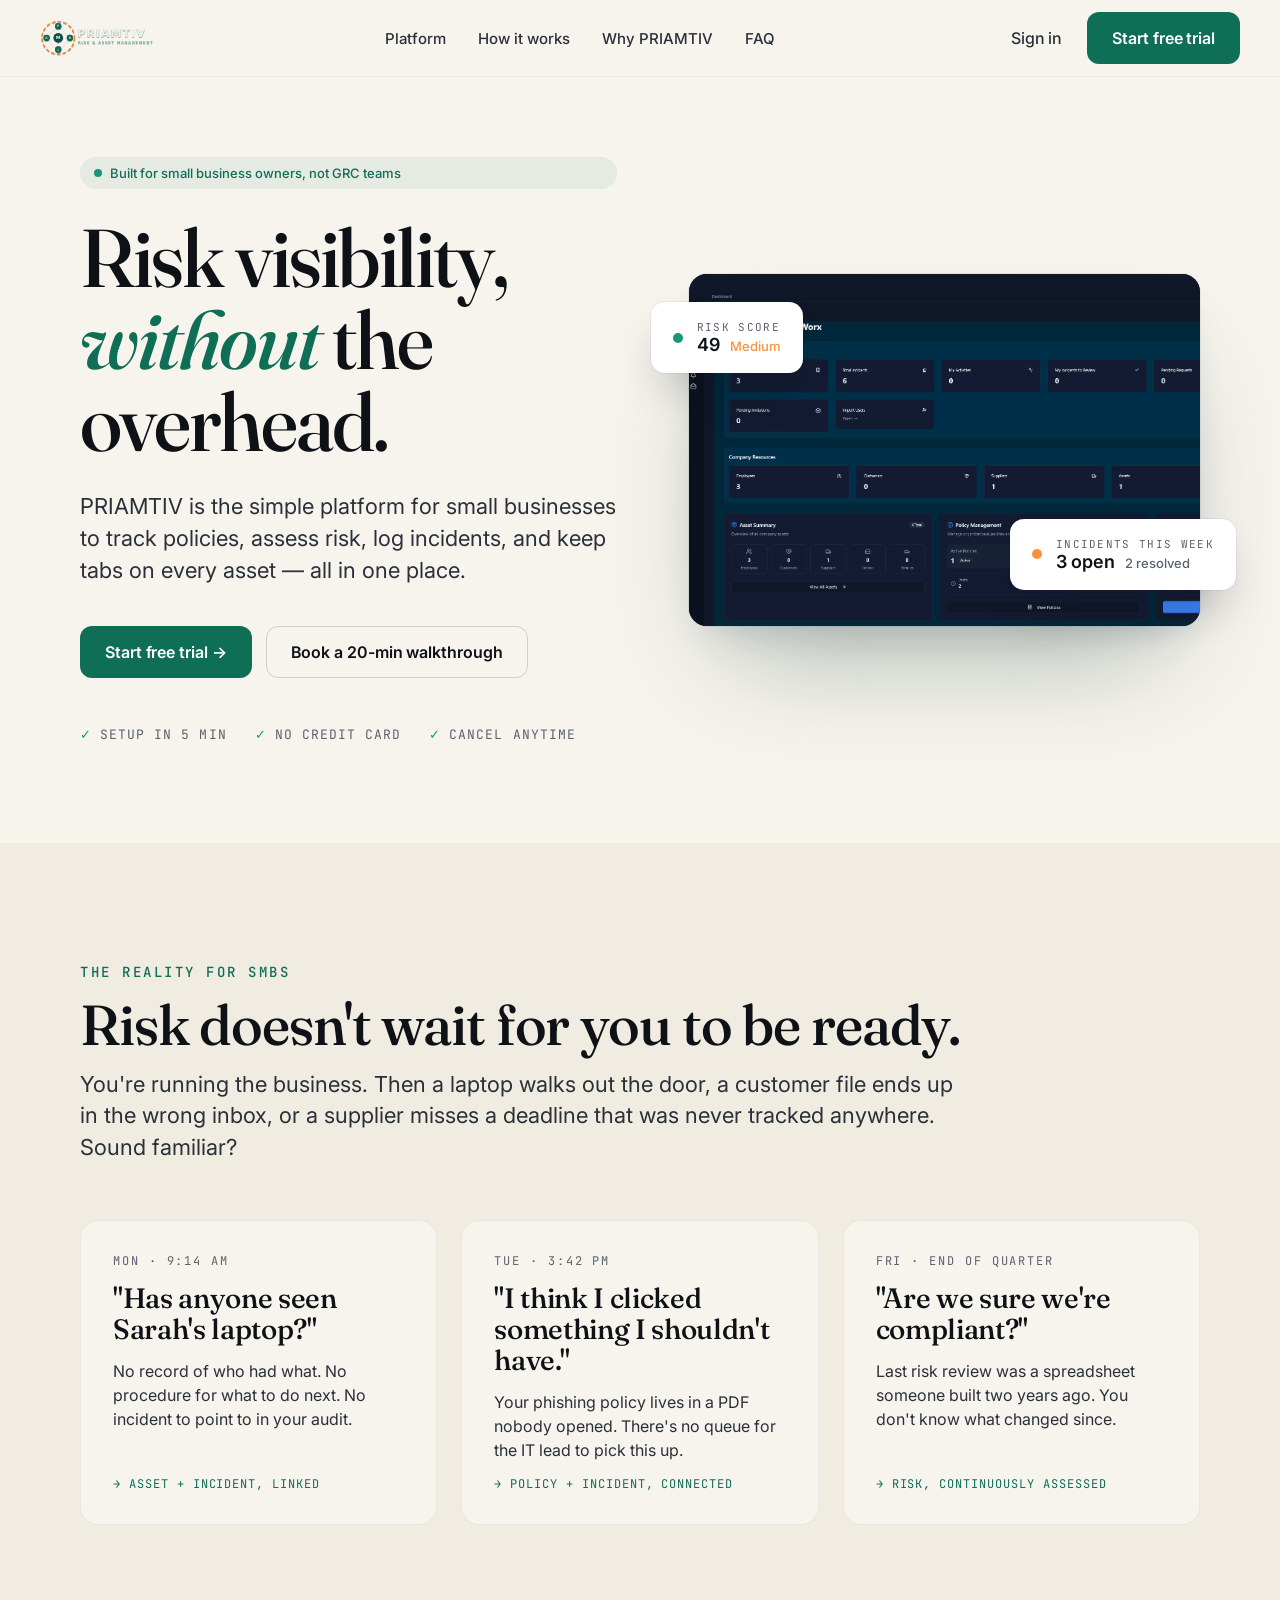
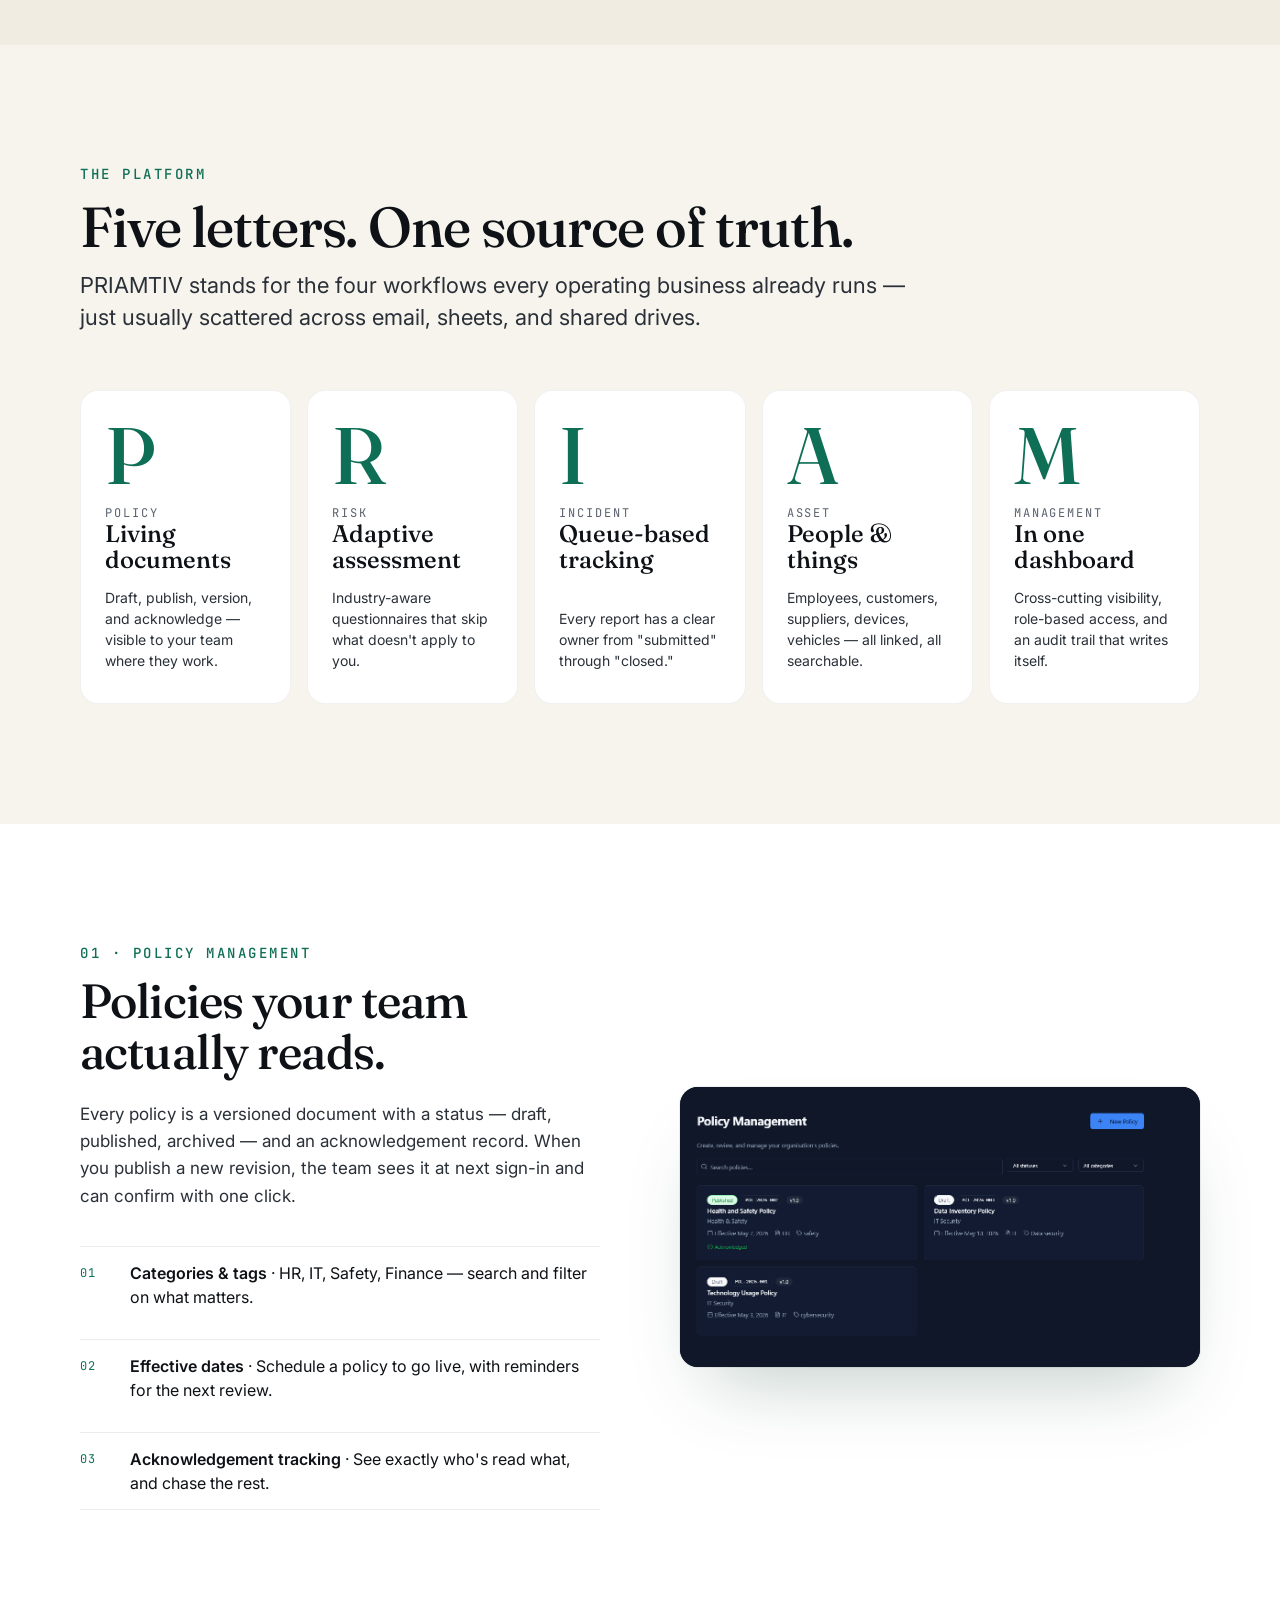
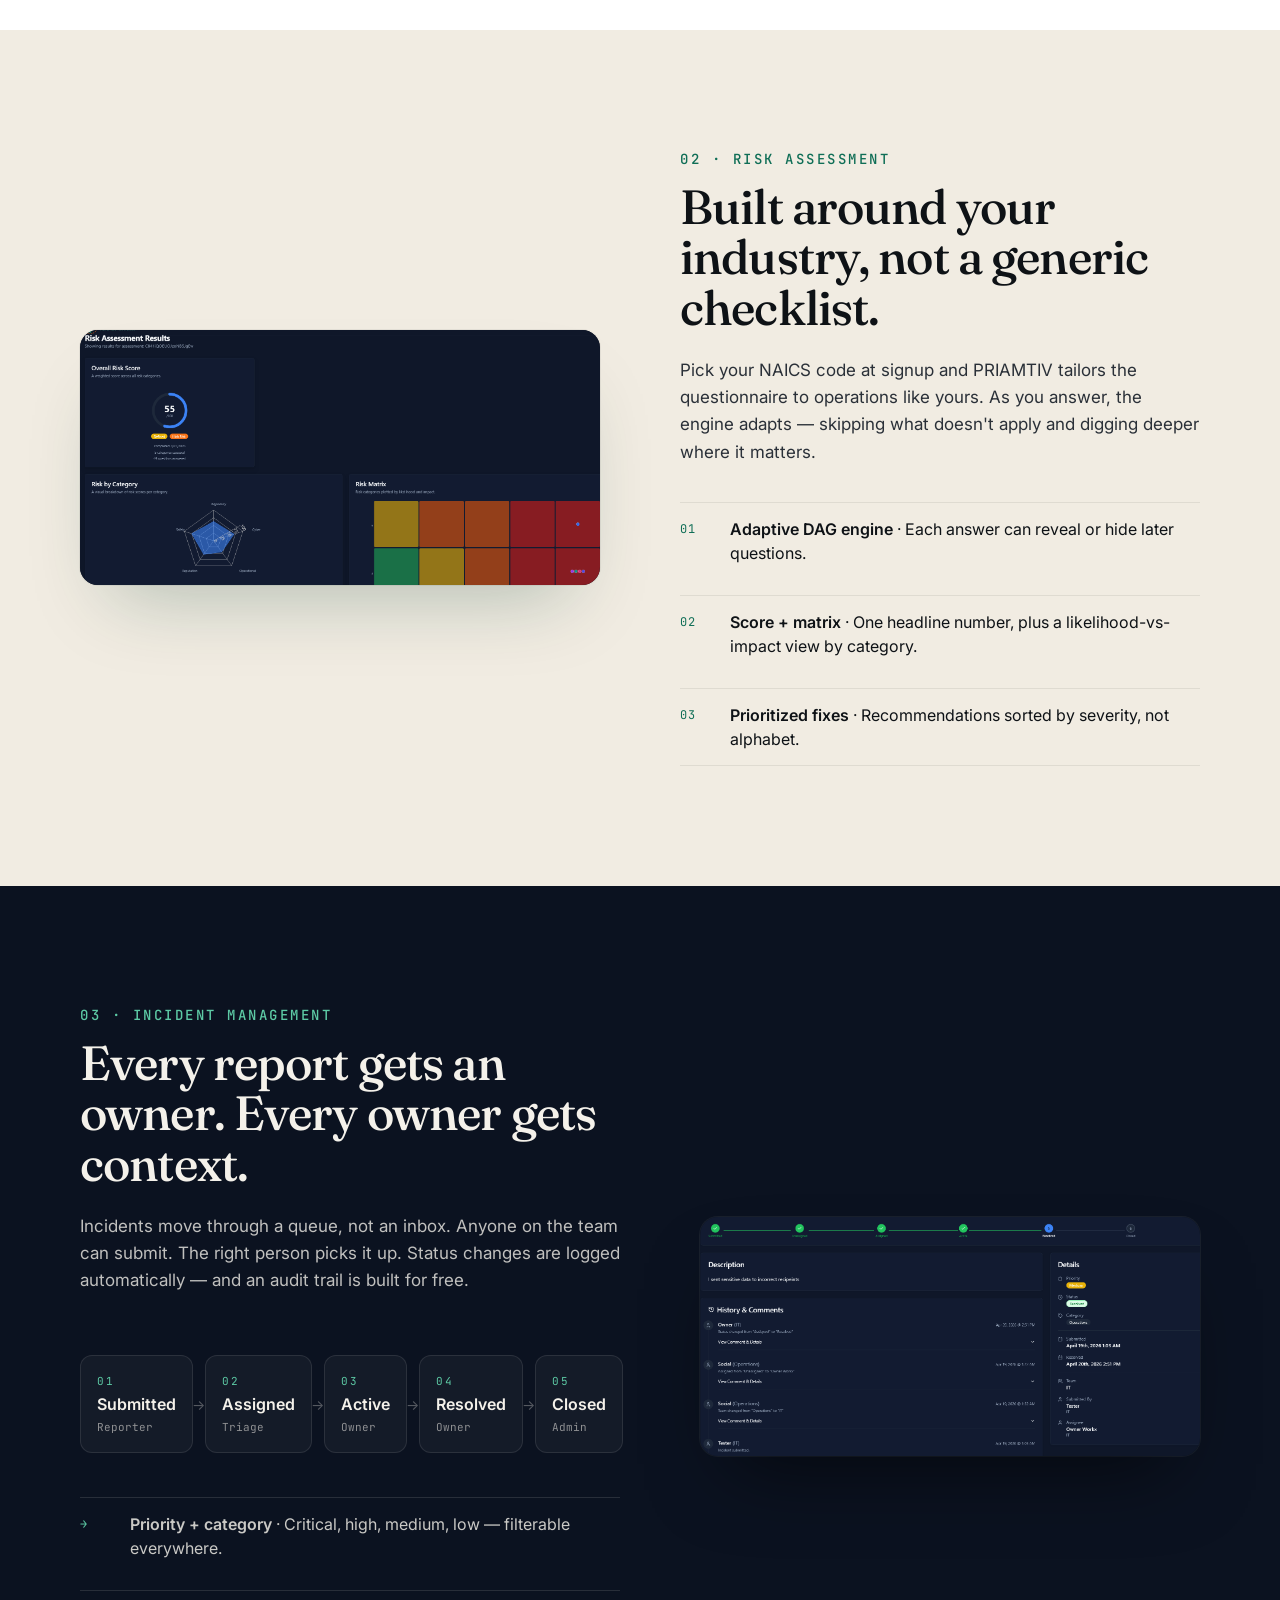
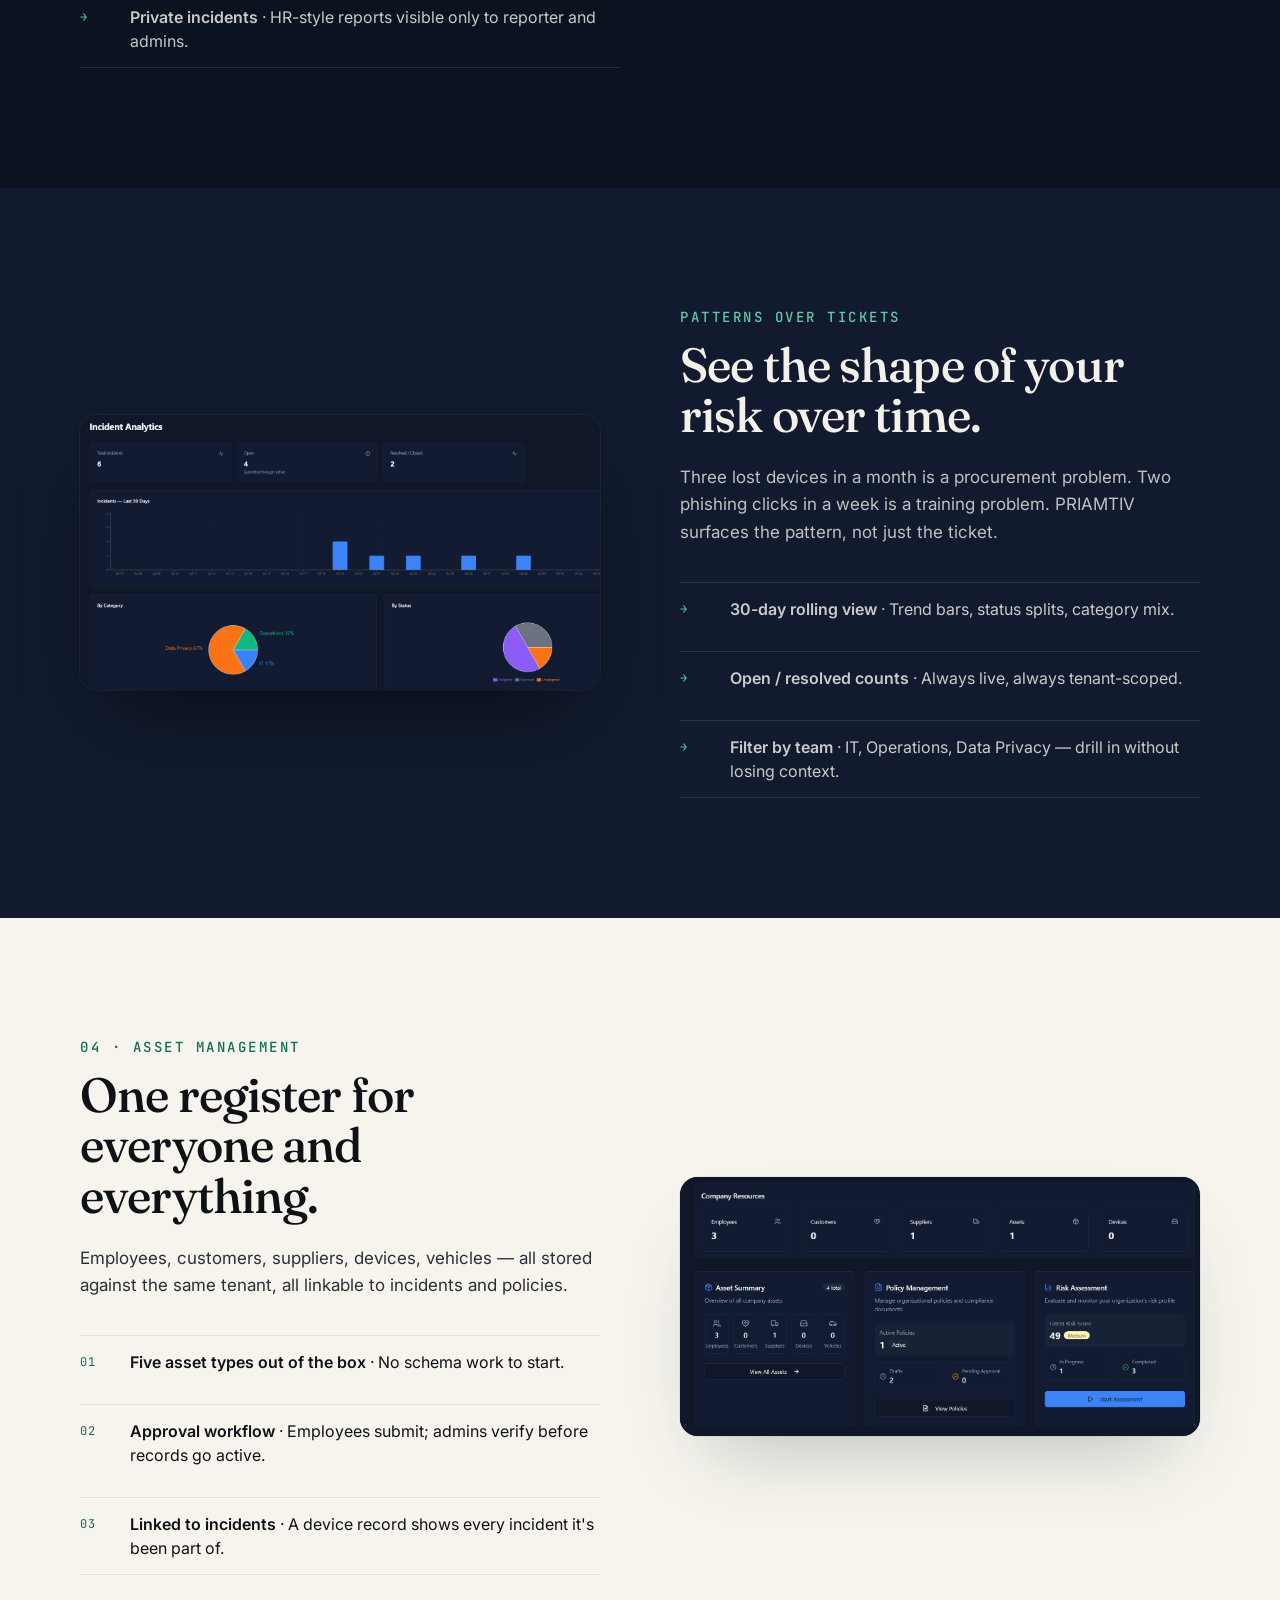
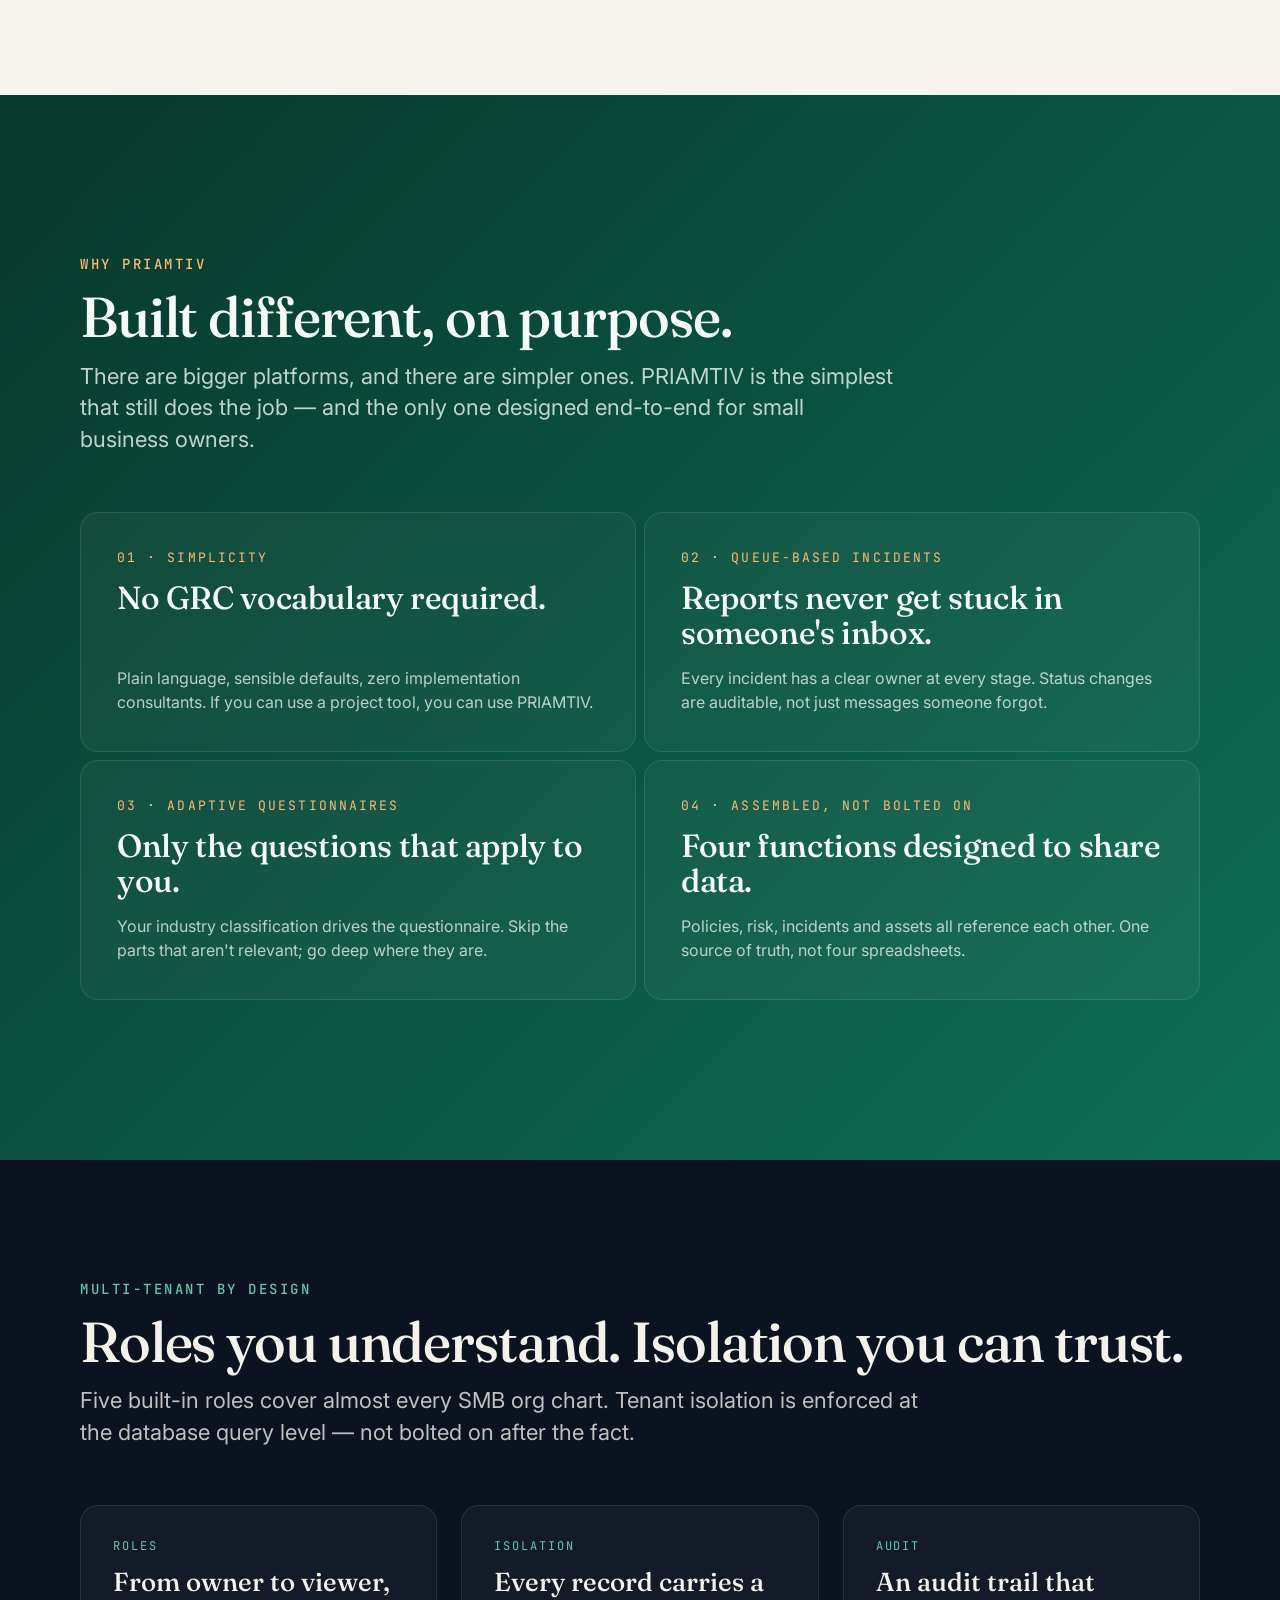
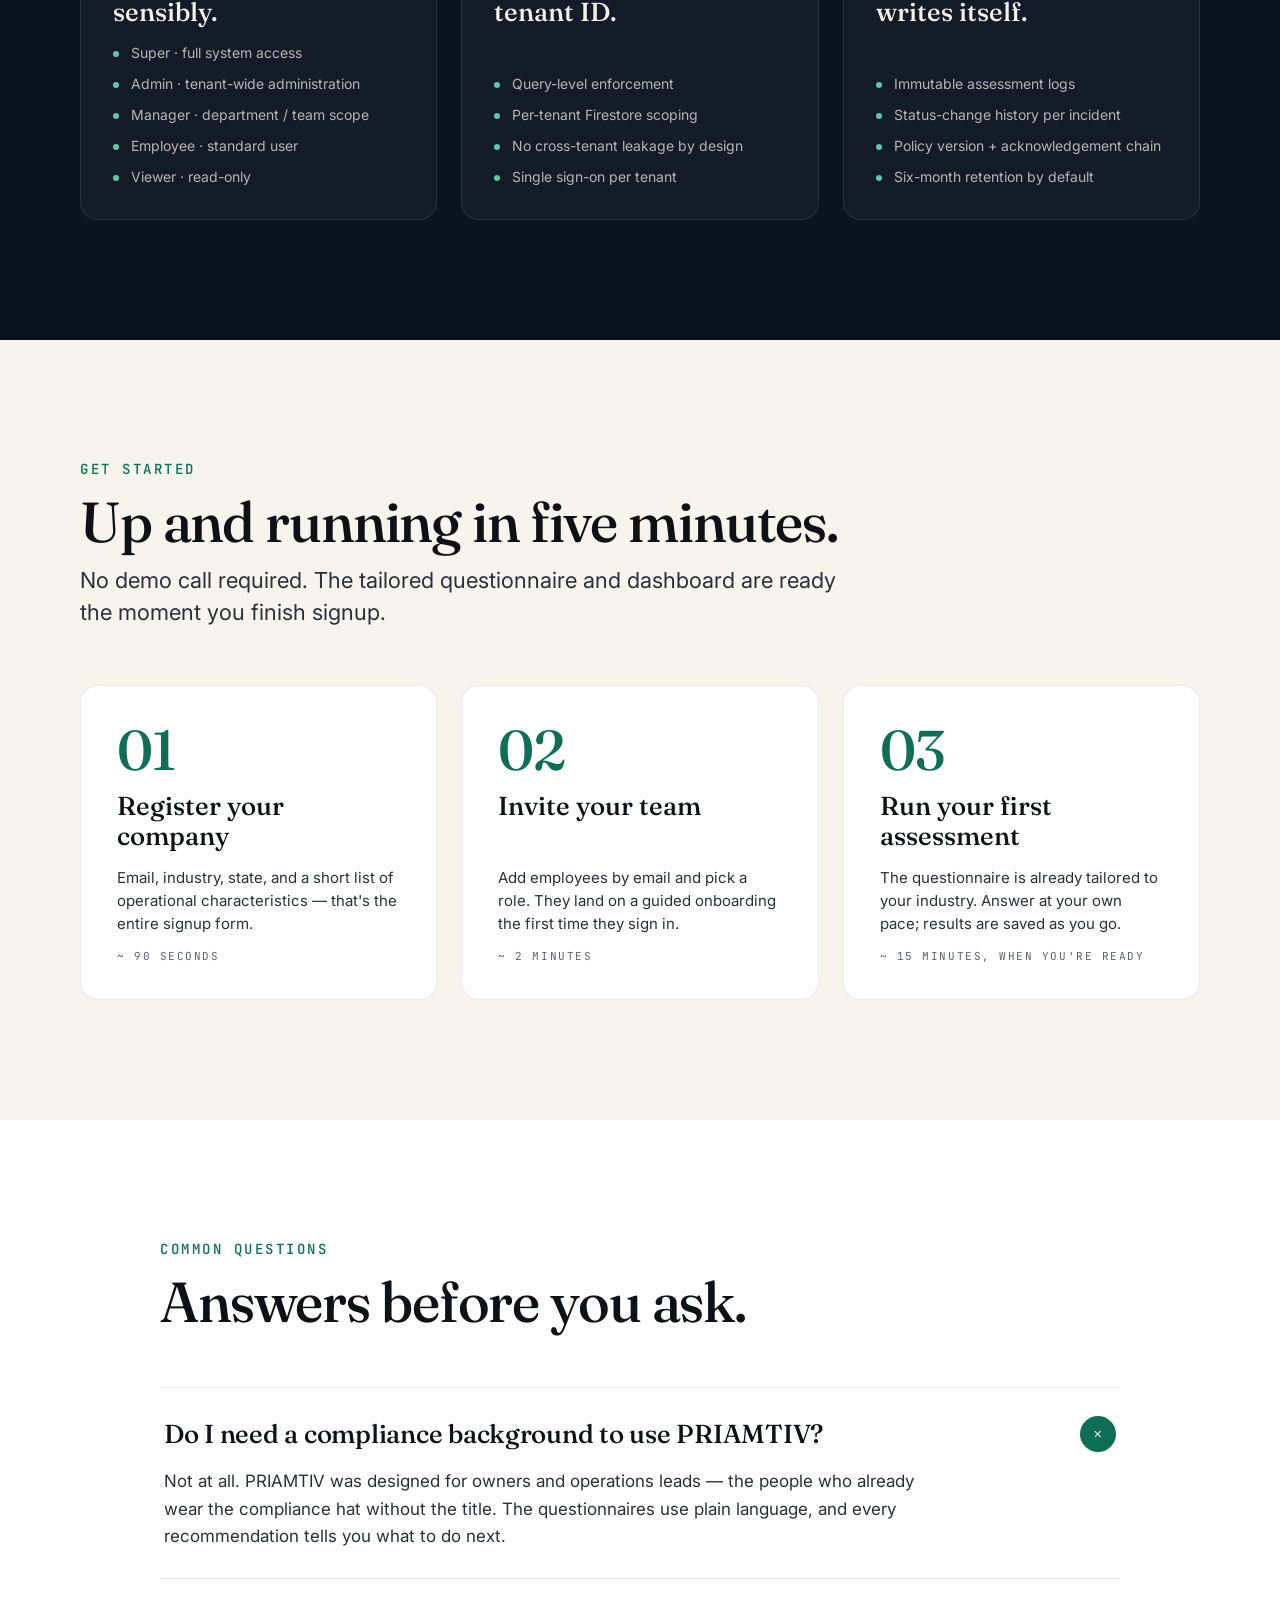
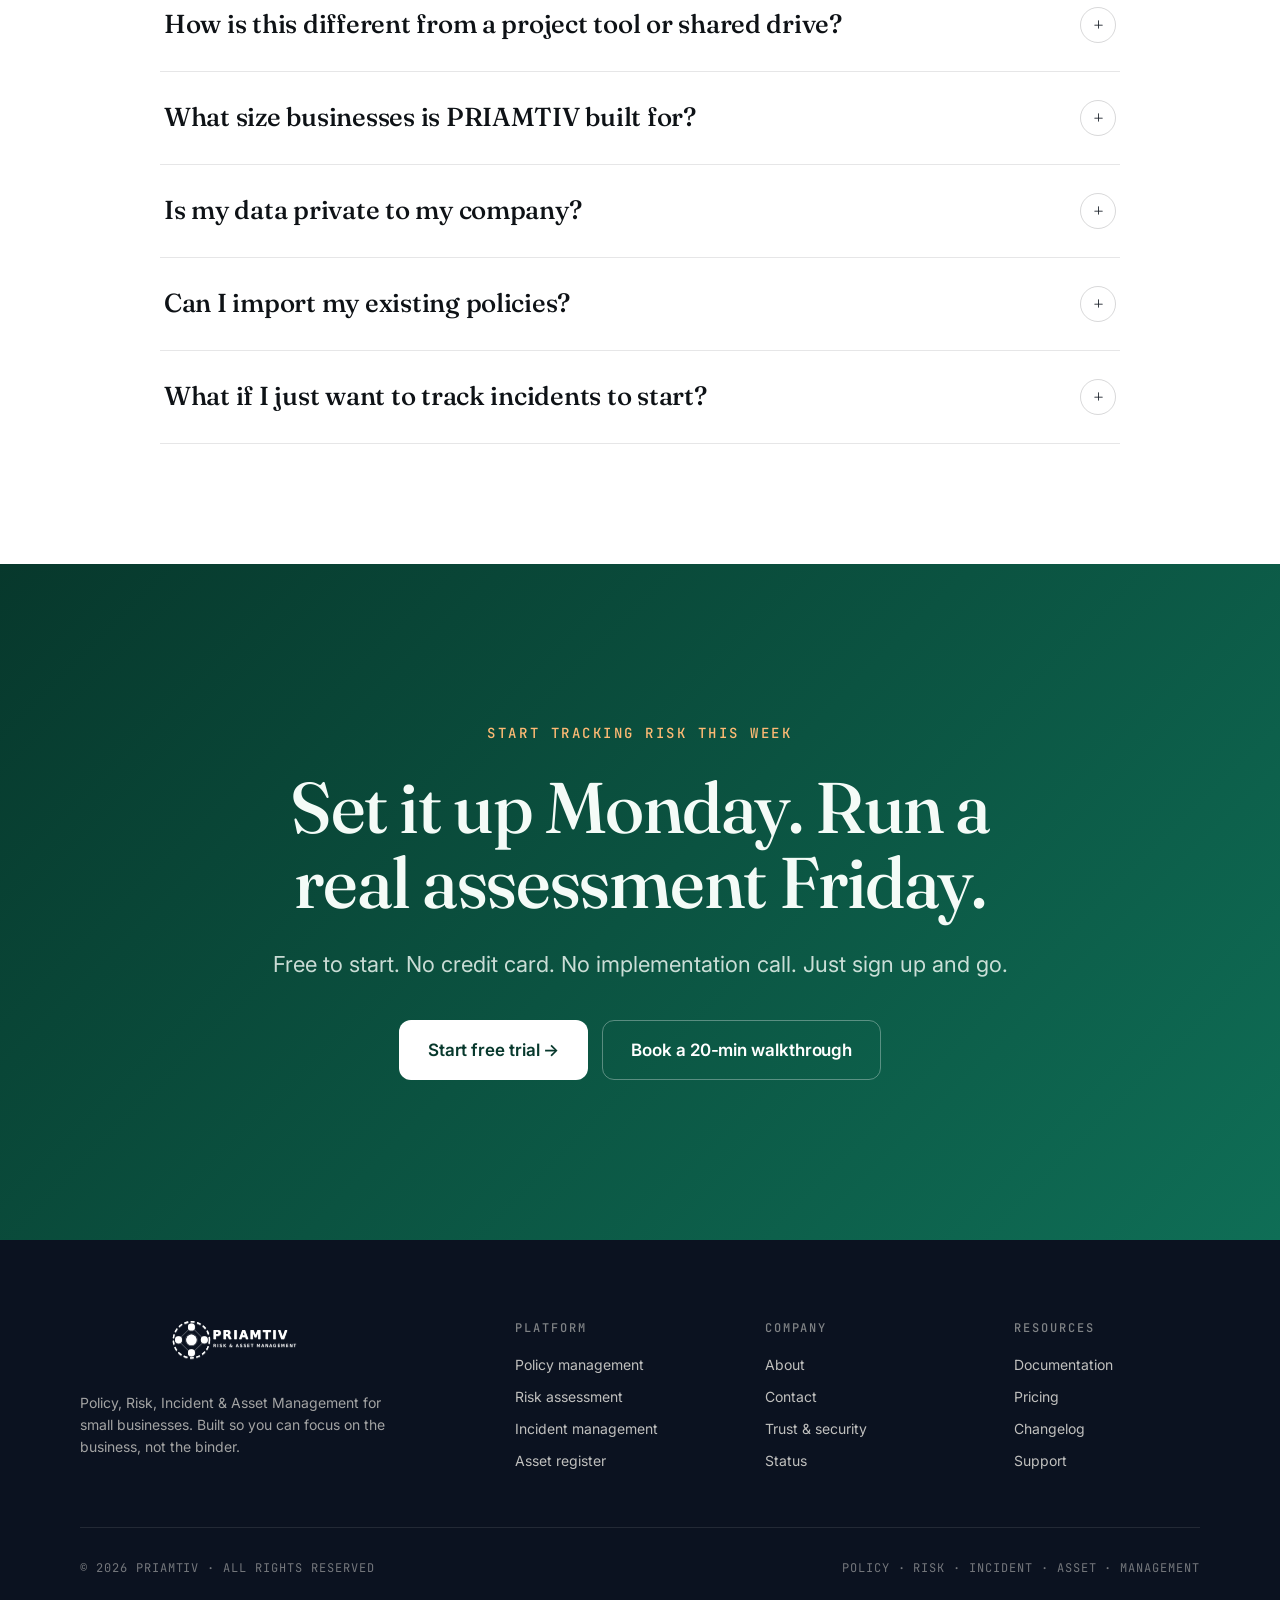
==== index.html @ 68c25b56 "Add production landing page and assets for priamtiv.com Converts the design handoff prototype into a" ====
<!DOCTYPE html>
<html lang="en">
<head>
<meta charset="UTF-8">
<title>PRIAMTIV — Risk visibility, without the GRC team</title>
<meta name="viewport" content="width=device-width, initial-scale=1">
<meta name="description" content="PRIAMTIV is the simple platform for small businesses to track policies, assess risk, log incidents, and keep tabs on every asset — all in one place.">
<link rel="preconnect" href="https://fonts.googleapis.com">
<link rel="preconnect" href="https://fonts.gstatic.com" crossorigin>
<link href="https://fonts.googleapis.com/css2?family=Inter:wght@400;500;600;700;800&family=Fraunces:opsz,wght@9..144,400;9..144,500;9..144,600;9..144,700&family=JetBrains+Mono:wght@400;500&display=swap" rel="stylesheet">

<style>
  :root {
    --font-sans: 'Inter', system-ui, -apple-system, sans-serif;
    --font-display: 'Fraunces', Georgia, serif;
    --font-mono: 'JetBrains Mono', ui-monospace, monospace;

    --teal-900: #07382C;
    --teal-700: #0F6E56;
    --teal-500: #1B9678;
    --teal-300: #5DCAA5;
    --teal-100: #C4ECDC;
    --mint-50:  #E9F7F1;

    --orange-500: #FB923C;
    --orange-400: #FDBA74;

    --navy-900: #0B1220;
    --navy-800: #111A2E;
    --navy-700: #18233D;

    --cream-50:  #F7F4EE;
    --cream-100: #F1ECE2;
    --cream-200: #E6DFCF;
    --ink-900: #0E1216;
    --ink-700: #2A3038;
    --ink-500: #5A626E;
    --ink-300: #8E96A2;

    --accent: var(--teal-700);
    --accent-soft: var(--teal-100);
    --accent-bright: var(--teal-500);
    --accent-on-dark: var(--teal-300);
    --warm: var(--orange-500);
  }

  * { box-sizing: border-box; }
  html, body { margin: 0; padding: 0; }
  body {
    font-family: var(--font-sans);
    background: var(--cream-50);
    color: var(--ink-900);
    -webkit-font-smoothing: antialiased;
    text-rendering: optimizeLegibility;
  }
  img { display: block; max-width: 100%; }
  a { color: inherit; text-decoration: none; }

  /* === SECTION CHROME === */
  .section { padding: 120px 80px; }
  .section.tight { padding: 80px 80px; }
  .section.huge { padding: 160px 80px; }
  .container { max-width: 1280px; margin: 0 auto; }

  .bg-cream { background: var(--cream-50); color: var(--ink-900); }
  .bg-cream-deep { background: var(--cream-100); color: var(--ink-900); }
  .bg-mint { background: var(--mint-50); color: var(--ink-900); }
  .bg-white { background: #FFFFFF; color: var(--ink-900); }
  .bg-navy { background: var(--navy-900); color: #F4F1EA; }
  .bg-navy-soft { background: var(--navy-800); color: #F4F1EA; }
  .bg-teal {
    background: linear-gradient(135deg, var(--teal-900) 0%, var(--teal-700) 100%);
    color: #F4FBF7;
  }

  /* === TYPOGRAPHY === */
  .eyebrow {
    font-family: var(--font-mono);
    font-size: 14px;
    font-weight: 500;
    letter-spacing: 0.18em;
    text-transform: uppercase;
    color: var(--accent);
    margin: 0;
  }
  .bg-navy .eyebrow, .bg-navy-soft .eyebrow { color: var(--accent-on-dark); }
  .bg-teal .eyebrow { color: var(--orange-400); }

  h1.display {
    font-family: var(--font-display);
    font-weight: 500;
    font-size: clamp(56px, 6.4vw, 96px);
    line-height: 1.0;
    letter-spacing: -0.025em;
    margin: 0;
    text-wrap: balance;
  }
  h2.title {
    font-family: var(--font-display);
    font-weight: 500;
    font-size: clamp(40px, 4.4vw, 64px);
    line-height: 1.05;
    letter-spacing: -0.02em;
    margin: 0;
    text-wrap: balance;
  }
  h3.heading {
    font-family: var(--font-display);
    font-weight: 500;
    font-size: 32px;
    line-height: 1.15;
    letter-spacing: -0.012em;
    margin: 0;
  }
  h4.subheading {
    font-family: var(--font-sans);
    font-weight: 600;
    font-size: 19px;
    line-height: 1.3;
    letter-spacing: -0.005em;
    margin: 0;
  }
  p.lead {
    font-size: 22px;
    line-height: 1.45;
    color: var(--ink-700);
    margin: 0;
    text-wrap: pretty;
  }
  .bg-navy p.lead, .bg-navy-soft p.lead, .bg-teal p.lead { color: rgba(244,241,234,0.78); }
  p.body {
    font-size: 17px;
    line-height: 1.6;
    color: var(--ink-700);
    margin: 0;
    text-wrap: pretty;
  }
  .bg-navy p.body, .bg-navy-soft p.body, .bg-teal p.body { color: rgba(244,241,234,0.72); }

  /* === SECTION HEADER === */
  .section-header { display: flex; flex-direction: column; gap: 14px; margin-bottom: 56px; }
  .section-header .eyebrow-row { display: flex; align-items: center; gap: 14px; }

  /* === BUTTONS === */
  .btn {
    display: inline-flex;
    align-items: center;
    justify-content: center;
    gap: 10px;
    height: 52px;
    padding: 0 24px;
    border-radius: 12px;
    font-family: var(--font-sans);
    font-size: 16px;
    font-weight: 600;
    letter-spacing: -0.005em;
    cursor: pointer;
    border: 1px solid transparent;
    transition: transform .15s ease, background .15s ease, border-color .15s ease, color .15s ease;
  }
  .btn:hover { transform: translateY(-1px); }
  .btn-primary { background: var(--accent); color: #FFFFFF; }
  .btn-primary:hover { background: var(--teal-900); }
  .btn-secondary {
    background: transparent;
    color: var(--ink-900);
    border-color: rgba(14,18,22,0.16);
  }
  .btn-secondary:hover { background: rgba(14,18,22,0.04); border-color: rgba(14,18,22,0.32); }
  .bg-navy .btn-secondary, .bg-navy-soft .btn-secondary, .bg-teal .btn-secondary {
    color: #F4F1EA;
    border-color: rgba(244,241,234,0.24);
  }
  .bg-navy .btn-secondary:hover { background: rgba(244,241,234,0.06); }
  .btn-ghost {
    height: 40px;
    padding: 0 14px;
    border-radius: 8px;
    background: transparent;
    color: var(--ink-700);
    font-weight: 500;
  }
  .btn-ghost:hover { background: rgba(14,18,22,0.05); }

  /* === NAV === */
  nav.top {
    position: sticky;
    top: 0;
    z-index: 50;
    background: rgba(247,244,238,0.85);
    backdrop-filter: saturate(140%) blur(12px);
    -webkit-backdrop-filter: saturate(140%) blur(12px);
    border-bottom: 1px solid rgba(14,18,22,0.06);
  }
  nav.top .row {
    max-width: 1440px;
    margin: 0 auto;
    height: 76px;
    padding: 0 40px;
    display: flex;
    align-items: center;
    justify-content: space-between;
  }
  nav.top .brand { display: flex; align-items: center; gap: 12px; }
  nav.top .brand img { height: 36px; }
  nav.top .links { display: flex; align-items: center; gap: 4px; }
  nav.top .links a { font-size: 15px; color: var(--ink-700); padding: 8px 14px; border-radius: 8px; font-weight: 500; }
  nav.top .links a:hover { background: rgba(14,18,22,0.05); color: var(--ink-900); }
  nav.top .cta { display: flex; gap: 10px; align-items: center; }

  /* === HERO === */
  .hero {
    padding: 80px 80px 0;
    position: relative;
    overflow: hidden;
  }
  .hero-inner {
    max-width: 1440px;
    margin: 0 auto;
    display: grid;
    grid-template-columns: 1.05fr 1fr;
    gap: 72px;
    align-items: center;
    padding-bottom: 100px;
  }
  .hero-copy { display: flex; flex-direction: column; gap: 28px; max-width: 640px; }
  .hero h1 .accent { color: var(--accent); font-style: italic; }
  .hero-cta { display: flex; gap: 14px; margin-top: 12px; }
  .hero-meta {
    display: flex; gap: 28px; margin-top: 20px;
    font-family: var(--font-mono); font-size: 13px; letter-spacing: 0.08em; text-transform: uppercase;
    color: var(--ink-500);
  }
  .hero-meta span::before { content: "✓"; margin-right: 8px; color: var(--accent-bright); }

  .hero-visual {
    position: relative;
    aspect-ratio: 16 / 11;
    border-radius: 18px;
    overflow: visible;
    box-shadow:
      0 60px 120px -40px rgba(7,56,44,0.35),
      0 20px 40px -20px rgba(11,18,32,0.18),
      0 0 0 1px rgba(14,18,22,0.06);
    background: var(--navy-900);
  }
  .hero-visual > img {
    width: 100%; height: 100%; object-fit: cover; object-position: top left;
    border-radius: 18px;
    display: block;
  }
  .hero-visual .float-card {
    position: absolute;
    background: #FFFFFF;
    border-radius: 14px;
    padding: 18px 22px;
    box-shadow: 0 24px 48px -16px rgba(11,18,32,0.32), 0 0 0 1px rgba(14,18,22,0.05);
    display: flex; align-items: center; gap: 14px;
    z-index: 2;
  }
  .hero-visual .float-card.tl { top: 28px; left: -38px; }
  .hero-visual .float-card.br { bottom: 36px; right: -36px; }
  .hero-visual .float-card .dot {
    width: 10px; height: 10px; border-radius: 999px;
  }
  .hero-visual .float-card .label {
    font-family: var(--font-mono); font-size: 11px; letter-spacing: 0.12em; text-transform: uppercase;
    color: var(--ink-500);
  }
  .hero-visual .float-card .val { font-size: 18px; font-weight: 600; color: var(--ink-900); }

  /* === PROBLEM STRIP === */
  .problem-grid {
    display: grid;
    grid-template-columns: repeat(3, 1fr);
    gap: 24px;
    margin-top: 48px;
  }
  .problem-card {
    background: var(--cream-50);
    border-radius: 18px;
    padding: 32px;
    border: 1px solid rgba(14,18,22,0.06);
    display: flex; flex-direction: column; gap: 14px;
    min-height: 220px;
  }
  .problem-card .glyph {
    font-family: var(--font-mono);
    font-size: 12px; letter-spacing: 0.16em; text-transform: uppercase; color: var(--ink-500);
  }
  .problem-card .head { font-family: var(--font-display); font-weight: 500; font-size: 28px; line-height: 1.1; letter-spacing: -0.012em; }
  .problem-card .sub { font-size: 16px; line-height: 1.5; color: var(--ink-700); }
  .problem-card .stat { margin-top: auto; font-family: var(--font-mono); font-size: 12px; color: var(--accent); letter-spacing: 0.08em; text-transform: uppercase; }

  /* === ACRONYM === */
  .acronym-row {
    display: grid;
    grid-template-columns: repeat(5, 1fr);
    gap: 16px;
    margin-top: 56px;
  }
  .acronym-card {
    background: #FFFFFF;
    border: 1px solid rgba(14,18,22,0.06);
    border-radius: 18px;
    padding: 28px 24px 32px;
    display: flex; flex-direction: column; gap: 14px;
    min-height: 280px;
    transition: transform .2s ease, box-shadow .2s ease;
  }
  .acronym-card:hover {
    transform: translateY(-4px);
    box-shadow: 0 24px 48px -20px rgba(7,56,44,0.18);
  }
  .acronym-card .letter {
    font-family: var(--font-display);
    font-weight: 500;
    font-size: 80px;
    line-height: 0.9;
    color: var(--accent);
    letter-spacing: -0.03em;
  }
  .acronym-card .word {
    font-family: var(--font-mono);
    font-size: 12px; letter-spacing: 0.16em; text-transform: uppercase; color: var(--ink-500);
  }
  .acronym-card .name { font-family: var(--font-display); font-size: 24px; font-weight: 500; line-height: 1.1; }
  .acronym-card .desc { font-size: 14px; line-height: 1.5; color: var(--ink-700); margin-top: auto; }

  /* === MODULE BLOCK === */
  .module {
    display: grid;
    grid-template-columns: 1fr 1fr;
    gap: 80px;
    align-items: center;
  }
  .module.flip .module-copy { order: 2; }
  .module-copy { display: flex; flex-direction: column; gap: 24px; max-width: 540px; }
  .module-copy .features { display: flex; flex-direction: column; gap: 16px; margin-top: 12px; }
  .module-copy .feature {
    display: flex; gap: 14px; align-items: flex-start;
    padding: 14px 0;
    border-top: 1px solid rgba(14,18,22,0.08);
  }
  .module-copy .feature:last-child { border-bottom: 1px solid rgba(14,18,22,0.08); }
  .bg-navy .module-copy .feature, .bg-navy-soft .module-copy .feature { border-color: rgba(244,241,234,0.12); }
  .bg-navy .module-copy .feature:last-child, .bg-navy-soft .module-copy .feature:last-child { border-color: rgba(244,241,234,0.12); }
  .module-copy .feature .num {
    font-family: var(--font-mono); font-size: 12px; letter-spacing: 0.12em; color: var(--accent);
    min-width: 36px; padding-top: 4px;
  }
  .bg-navy .module-copy .feature .num, .bg-navy-soft .module-copy .feature .num { color: var(--accent-on-dark); }
  .module-copy .feature .body { font-size: 16px; line-height: 1.5; color: inherit; }
  .module-copy .feature strong { font-weight: 600; }

  .module-visual {
    border-radius: 18px;
    overflow: hidden;
    background: var(--navy-900);
    box-shadow: 0 40px 80px -32px rgba(7,56,44,0.28), 0 0 0 1px rgba(14,18,22,0.06);
  }
  .bg-navy .module-visual, .bg-navy-soft .module-visual {
    box-shadow: 0 40px 80px -32px rgba(0,0,0,0.6), 0 0 0 1px rgba(244,241,234,0.06);
  }
  .module-visual img { width: 100%; height: auto; display: block; }

  /* === QUEUE DIAGRAM === */
  .queue {
    display: grid;
    grid-template-columns: repeat(5, 1fr);
    gap: 12px;
    margin-top: 36px;
  }
  .queue-step {
    background: rgba(244,241,234,0.04);
    border: 1px solid rgba(244,241,234,0.10);
    border-radius: 12px;
    padding: 18px 16px;
    display: flex; flex-direction: column; gap: 6px;
    position: relative;
  }
  .queue-step .num { font-family: var(--font-mono); font-size: 11px; letter-spacing: 0.14em; color: var(--accent-on-dark); }
  .queue-step .label { font-size: 16px; font-weight: 600; }
  .queue-step .who { font-family: var(--font-mono); font-size: 11px; color: rgba(244,241,234,0.55); }
  .queue-step + .queue-step::before {
    content: "→"; position: absolute; left: -14px; top: 50%; transform: translateY(-50%);
    color: rgba(244,241,234,0.32); font-size: 14px;
  }

  /* === DIFFERENTIATORS === */
  .diff-grid {
    display: grid;
    grid-template-columns: repeat(2, 1fr);
    gap: 8px;
    margin-top: 56px;
  }
  .diff-card {
    padding: 36px;
    border-radius: 18px;
    background: rgba(244,251,247,0.04);
    border: 1px solid rgba(244,251,247,0.10);
    display: flex; flex-direction: column; gap: 14px;
    min-height: 240px;
  }
  .diff-card .num {
    font-family: var(--font-mono); font-size: 13px; letter-spacing: 0.16em; color: var(--orange-400);
  }
  .diff-card .head { font-family: var(--font-display); font-size: 32px; font-weight: 500; line-height: 1.1; letter-spacing: -0.012em; }
  .diff-card .desc { font-size: 16px; line-height: 1.55; color: rgba(244,251,247,0.74); margin-top: auto; }

  /* === ROLES + SECURITY === */
  .pillars {
    display: grid;
    grid-template-columns: repeat(3, 1fr);
    gap: 24px;
    margin-top: 56px;
  }
  .pillar {
    background: rgba(244,241,234,0.04);
    border: 1px solid rgba(244,241,234,0.10);
    border-radius: 18px;
    padding: 32px;
    display: flex; flex-direction: column; gap: 14px;
    min-height: 280px;
  }
  .pillar .label { font-family: var(--font-mono); font-size: 12px; letter-spacing: 0.16em; text-transform: uppercase; color: var(--accent-on-dark); }
  .pillar .head { font-family: var(--font-display); font-size: 26px; font-weight: 500; line-height: 1.15; }
  .pillar ul { list-style: none; padding: 0; margin: 0; display: flex; flex-direction: column; gap: 10px; margin-top: auto; }
  .pillar li { font-size: 14px; line-height: 1.5; color: rgba(244,241,234,0.72); padding-left: 18px; position: relative; }
  .pillar li::before { content: ""; position: absolute; left: 0; top: 9px; width: 6px; height: 6px; background: var(--accent-on-dark); border-radius: 999px; }

  /* === SETUP STEPS === */
  .steps { display: grid; grid-template-columns: repeat(3, 1fr); gap: 24px; margin-top: 56px; }
  .step {
    background: #FFFFFF;
    border: 1px solid rgba(14,18,22,0.08);
    border-radius: 18px;
    padding: 36px;
    display: flex; flex-direction: column; gap: 14px;
    min-height: 280px;
  }
  .step .num {
    font-family: var(--font-display); font-size: 56px; font-weight: 500; line-height: 1;
    color: var(--accent); letter-spacing: -0.02em;
  }
  .step .head { font-family: var(--font-display); font-size: 26px; font-weight: 500; line-height: 1.15; }
  .step .desc { font-size: 15px; line-height: 1.55; color: var(--ink-700); margin-top: auto; }
  .step .time { font-family: var(--font-mono); font-size: 11px; letter-spacing: 0.14em; color: var(--ink-500); text-transform: uppercase; }

  /* === FAQ === */
  .faq-list { display: flex; flex-direction: column; gap: 0; margin-top: 56px; }
  .faq {
    border-top: 1px solid rgba(14,18,22,0.10);
    padding: 28px 4px;
    cursor: pointer;
  }
  .faq:last-child { border-bottom: 1px solid rgba(14,18,22,0.10); }
  .faq summary {
    list-style: none;
    display: flex; align-items: center; justify-content: space-between; gap: 24px;
    font-family: var(--font-display); font-size: 26px; font-weight: 500; line-height: 1.2;
    letter-spacing: -0.01em;
  }
  .faq summary::-webkit-details-marker { display: none; }
  .faq summary .plus {
    width: 36px; height: 36px; border-radius: 999px;
    border: 1px solid rgba(14,18,22,0.16);
    display: flex; align-items: center; justify-content: center;
    font-size: 20px; font-weight: 400; color: var(--ink-700);
    transition: transform .2s ease, background .2s ease;
    flex-shrink: 0;
  }
  .faq[open] summary .plus { transform: rotate(45deg); background: var(--accent); color: #FFFFFF; border-color: transparent; }
  .faq .answer {
    font-size: 17px; line-height: 1.6; color: var(--ink-700);
    max-width: 760px;
    margin-top: 16px;
  }

  /* === FINAL CTA === */
  .cta-block {
    text-align: center;
    display: flex; flex-direction: column; align-items: center; gap: 28px;
  }
  .cta-block h2 { max-width: 18ch; }
  .cta-block .cta-row { display: flex; gap: 14px; margin-top: 12px; }
  .cta-block .btn-primary { background: #FFFFFF; color: var(--teal-900); }
  .cta-block .btn-primary:hover { background: var(--cream-50); }
  .cta-block .btn-secondary { color: #FFFFFF; border-color: rgba(255,255,255,0.32); }

  /* === FOOTER === */
  footer.foot {
    background: var(--navy-900);
    color: rgba(244,241,234,0.7);
    padding: 80px 80px 40px;
  }
  footer.foot .row {
    max-width: 1280px; margin: 0 auto;
    display: grid; grid-template-columns: 2fr 1fr 1fr 1fr; gap: 64px;
    padding-bottom: 56px;
    border-bottom: 1px solid rgba(244,241,234,0.10);
  }
  footer.foot .brand { display: flex; flex-direction: column; gap: 18px; max-width: 320px; }
  footer.foot .brand img { height: 40px; filter: brightness(0) invert(1); }
  footer.foot .brand p { font-size: 14px; line-height: 1.55; color: rgba(244,241,234,0.65); }
  footer.foot h5 { font-family: var(--font-mono); font-size: 12px; letter-spacing: 0.16em; text-transform: uppercase; color: rgba(244,241,234,0.5); margin: 0 0 18px; font-weight: 500; }
  footer.foot ul { list-style: none; padding: 0; margin: 0; display: flex; flex-direction: column; gap: 12px; }
  footer.foot a { font-size: 14px; color: rgba(244,241,234,0.78); }
  footer.foot a:hover { color: #FFFFFF; }
  footer.foot .legal {
    max-width: 1280px; margin: 0 auto;
    padding-top: 32px;
    display: flex; justify-content: space-between; align-items: center;
    font-family: var(--font-mono); font-size: 12px; letter-spacing: 0.08em; color: rgba(244,241,234,0.45);
  }

  /* === MISC === */
  .chip {
    display: inline-flex; align-items: center; gap: 8px;
    height: 32px; padding: 0 14px;
    border-radius: 999px;
    background: var(--accent-soft);
    color: var(--teal-900);
    font-family: var(--font-mono); font-size: 12px; letter-spacing: 0.08em; text-transform: uppercase; font-weight: 500;
  }
  .pill {
    display: inline-flex; align-items: center; gap: 8px;
    padding: 8px 14px; border-radius: 999px;
    background: rgba(15,110,86,0.08); color: var(--accent);
    font-size: 13px; font-weight: 500;
  }

  @keyframes pulse {
    0%, 100% { opacity: 1; transform: scale(1); }
    50% { opacity: 0.6; transform: scale(0.92); }
  }
  .pulse { animation: pulse 2.4s ease-in-out infinite; }

  html { scroll-behavior: smooth; }
  section[id] { scroll-margin-top: 100px; }
</style>
</head>
<body>

<!-- ============== NAV ============== -->
<nav class="top">
  <div class="row">
    <div class="brand">
      <img src="assets/PriamLogo_dark.svg" alt="PRIAMTIV">
    </div>
    <div class="links">
      <a href="#platform">Platform</a>
      <a href="#how">How it works</a>
      <a href="#why">Why PRIAMTIV</a>
      <a href="#faq">FAQ</a>
    </div>
    <div class="cta">
      <a class="btn btn-ghost" href="https://powerdatainc.com/hello/">Sign in</a>
      <a class="btn btn-primary" href="https://powerdatainc.com/hello/">Start free trial</a>
    </div>
  </div>
</nav>

<!-- ============== HERO ============== -->
<section class="hero bg-cream">
  <div class="hero-inner">
    <div class="hero-copy">
      <span class="pill">
        <span style="width:8px;height:8px;border-radius:999px;background:var(--accent-bright);" class="pulse"></span>
        Built for small business owners, not GRC teams
      </span>
      <h1 class="display">Risk visibility, <span class="accent">without</span> the overhead.</h1>
      <p class="lead">PRIAMTIV is the simple platform for small businesses to track policies, assess risk, log incidents, and keep tabs on every asset — all in one place.</p>
      <div class="hero-cta">
        <a class="btn btn-primary" href="https://powerdatainc.com/hello/">Start free trial →</a>
        <a class="btn btn-secondary" href="https://powerdatainc.com/hello/">Book a 20-min walkthrough</a>
      </div>
      <div class="hero-meta">
        <span>Setup in 5 min</span>
        <span>No credit card</span>
        <span>Cancel anytime</span>
      </div>
    </div>
    <div class="hero-visual">
      <img src="assets/admin-dashboard.png" alt="PRIAMTIV dashboard">
      <div class="float-card tl">
        <span class="dot pulse" style="background: var(--teal-500);"></span>
        <div>
          <div class="label">Risk score</div>
          <div class="val">49 <span style="font-weight:500; font-size:13px; color:var(--warm); margin-left:6px;">Medium</span></div>
        </div>
      </div>
      <div class="float-card br">
        <span class="dot" style="background: var(--orange-500);"></span>
        <div>
          <div class="label">Incidents this week</div>
          <div class="val">3 open <span style="font-weight:500; font-size:13px; color:var(--ink-500); margin-left:6px;">2 resolved</span></div>
        </div>
      </div>
    </div>
  </div>
</section>

<!-- ============== PROBLEM STRIP ============== -->
<section class="section bg-cream-deep" id="problem">
  <div class="container">
    <div class="section-header">
      <div class="eyebrow-row"><span class="eyebrow">The reality for SMBs</span></div>
      <h2 class="title">Risk doesn't wait for you to be ready.</h2>
      <p class="lead" style="max-width: 64ch;">You're running the business. Then a laptop walks out the door, a customer file ends up in the wrong inbox, or a supplier misses a deadline that was never tracked anywhere. Sound familiar?</p>
    </div>
    <div class="problem-grid">
      <div class="problem-card">
        <div class="glyph">Mon · 9:14 AM</div>
        <div class="head">"Has anyone seen Sarah's laptop?"</div>
        <div class="sub">No record of who had what. No procedure for what to do next. No incident to point to in your audit.</div>
        <div class="stat">→ Asset + Incident, linked</div>
      </div>
      <div class="problem-card">
        <div class="glyph">Tue · 3:42 PM</div>
        <div class="head">"I think I clicked something I shouldn't have."</div>
        <div class="sub">Your phishing policy lives in a PDF nobody opened. There's no queue for the IT lead to pick this up.</div>
        <div class="stat">→ Policy + Incident, connected</div>
      </div>
      <div class="problem-card">
        <div class="glyph">Fri · End of quarter</div>
        <div class="head">"Are we sure we're compliant?"</div>
        <div class="sub">Last risk review was a spreadsheet someone built two years ago. You don't know what changed since.</div>
        <div class="stat">→ Risk, continuously assessed</div>
      </div>
    </div>
  </div>
</section>

<!-- ============== ACRONYM ============== -->
<section class="section bg-cream" id="platform">
  <div class="container">
    <div class="section-header">
      <div class="eyebrow-row"><span class="eyebrow">The platform</span></div>
      <h2 class="title">Five letters. One source of truth.</h2>
      <p class="lead" style="max-width: 60ch;">PRIAMTIV stands for the four workflows every operating business already runs — just usually scattered across email, sheets, and shared drives.</p>
    </div>
    <div class="acronym-row">
      <div class="acronym-card">
        <div class="letter">P</div>
        <div>
          <div class="word">Policy</div>
          <div class="name">Living documents</div>
        </div>
        <div class="desc">Draft, publish, version, and acknowledge — visible to your team where they work.</div>
      </div>
      <div class="acronym-card">
        <div class="letter">R</div>
        <div>
          <div class="word">Risk</div>
          <div class="name">Adaptive assessment</div>
        </div>
        <div class="desc">Industry-aware questionnaires that skip what doesn't apply to you.</div>
      </div>
      <div class="acronym-card">
        <div class="letter">I</div>
        <div>
          <div class="word">Incident</div>
          <div class="name">Queue-based tracking</div>
        </div>
        <div class="desc">Every report has a clear owner from "submitted" through "closed."</div>
      </div>
      <div class="acronym-card">
        <div class="letter">A</div>
        <div>
          <div class="word">Asset</div>
          <div class="name">People &amp; things</div>
        </div>
        <div class="desc">Employees, customers, suppliers, devices, vehicles — all linked, all searchable.</div>
      </div>
      <div class="acronym-card">
        <div class="letter">M</div>
        <div>
          <div class="word">Management</div>
          <div class="name">In one dashboard</div>
        </div>
        <div class="desc">Cross-cutting visibility, role-based access, and an audit trail that writes itself.</div>
      </div>
    </div>
  </div>
</section>

<!-- ============== MODULE: POLICY ============== -->
<section class="section bg-white" id="how">
  <div class="container">
    <div class="module">
      <div class="module-copy">
        <div class="section-header" style="margin-bottom: 0;">
          <div class="eyebrow-row"><span class="eyebrow">01 · Policy management</span></div>
          <h3 class="heading" style="font-size: 48px; line-height: 1.05; letter-spacing: -0.018em;">Policies your team actually reads.</h3>
        </div>
        <p class="body">Every policy is a versioned document with a status — draft, published, archived — and an acknowledgement record. When you publish a new revision, the team sees it at next sign-in and can confirm with one click.</p>
        <div class="features">
          <div class="feature"><span class="num">01</span><div class="body"><strong>Categories &amp; tags</strong> · HR, IT, Safety, Finance — search and filter on what matters.</div></div>
          <div class="feature"><span class="num">02</span><div class="body"><strong>Effective dates</strong> · Schedule a policy to go live, with reminders for the next review.</div></div>
          <div class="feature"><span class="num">03</span><div class="body"><strong>Acknowledgement tracking</strong> · See exactly who's read what, and chase the rest.</div></div>
        </div>
      </div>
      <div class="module-visual">
        <img src="assets/policy-mgmt-tenant.png" alt="Policy management screen">
      </div>
    </div>
  </div>
</section>

<!-- ============== MODULE: RISK ============== -->
<section class="section bg-cream-deep">
  <div class="container">
    <div class="module flip">
      <div class="module-copy">
        <div class="section-header" style="margin-bottom: 0;">
          <div class="eyebrow-row"><span class="eyebrow">02 · Risk assessment</span></div>
          <h3 class="heading" style="font-size: 48px; line-height: 1.05; letter-spacing: -0.018em;">Built around your industry, not a generic checklist.</h3>
        </div>
        <p class="body">Pick your NAICS code at signup and PRIAMTIV tailors the questionnaire to operations like yours. As you answer, the engine adapts — skipping what doesn't apply and digging deeper where it matters.</p>
        <div class="features">
          <div class="feature"><span class="num">01</span><div class="body"><strong>Adaptive DAG engine</strong> · Each answer can reveal or hide later questions.</div></div>
          <div class="feature"><span class="num">02</span><div class="body"><strong>Score + matrix</strong> · One headline number, plus a likelihood-vs-impact view by category.</div></div>
          <div class="feature"><span class="num">03</span><div class="body"><strong>Prioritized fixes</strong> · Recommendations sorted by severity, not alphabet.</div></div>
        </div>
      </div>
      <div class="module-visual">
        <img src="assets/risk-assessment-results-1.png" alt="Risk assessment results">
      </div>
    </div>
  </div>
</section>

<!-- ============== MODULE: INCIDENTS (DARK PROOF) ============== -->
<section class="section bg-navy">
  <div class="container">
    <div class="module">
      <div class="module-copy">
        <div class="section-header" style="margin-bottom: 0;">
          <div class="eyebrow-row"><span class="eyebrow">03 · Incident management</span></div>
          <h3 class="heading" style="font-size: 48px; line-height: 1.05; letter-spacing: -0.018em; color:#F4F1EA;">Every report gets an owner. Every owner gets context.</h3>
        </div>
        <p class="body" style="color: rgba(244,241,234,0.78);">Incidents move through a queue, not an inbox. Anyone on the team can submit. The right person picks it up. Status changes are logged automatically — and an audit trail is built for free.</p>
        <div class="queue">
          <div class="queue-step"><span class="num">01</span><span class="label">Submitted</span><span class="who">Reporter</span></div>
          <div class="queue-step"><span class="num">02</span><span class="label">Assigned</span><span class="who">Triage</span></div>
          <div class="queue-step"><span class="num">03</span><span class="label">Active</span><span class="who">Owner</span></div>
          <div class="queue-step"><span class="num">04</span><span class="label">Resolved</span><span class="who">Owner</span></div>
          <div class="queue-step"><span class="num">05</span><span class="label">Closed</span><span class="who">Admin</span></div>
        </div>
        <div class="features" style="margin-top: 20px;">
          <div class="feature"><span class="num">→</span><div class="body" style="color: rgba(244,241,234,0.82);"><strong>Priority + category</strong> · Critical, high, medium, low — filterable everywhere.</div></div>
          <div class="feature"><span class="num">→</span><div class="body" style="color: rgba(244,241,234,0.82);"><strong>Private incidents</strong> · HR-style reports visible only to reporter and admins.</div></div>
        </div>
      </div>
      <div class="module-visual">
        <img src="assets/individual-incident.png" alt="Incident detail screen">
      </div>
    </div>
  </div>
</section>

<!-- ============== MODULE: ANALYTICS ============== -->
<section class="section bg-navy-soft">
  <div class="container">
    <div class="module flip">
      <div class="module-copy">
        <div class="section-header" style="margin-bottom: 0;">
          <div class="eyebrow-row"><span class="eyebrow">Patterns over tickets</span></div>
          <h3 class="heading" style="font-size: 48px; line-height: 1.05; letter-spacing: -0.018em; color:#F4F1EA;">See the shape of your risk over time.</h3>
        </div>
        <p class="body" style="color: rgba(244,241,234,0.78);">Three lost devices in a month is a procurement problem. Two phishing clicks in a week is a training problem. PRIAMTIV surfaces the pattern, not just the ticket.</p>
        <div class="features">
          <div class="feature"><span class="num">→</span><div class="body" style="color: rgba(244,241,234,0.82);"><strong>30-day rolling view</strong> · Trend bars, status splits, category mix.</div></div>
          <div class="feature"><span class="num">→</span><div class="body" style="color: rgba(244,241,234,0.82);"><strong>Open / resolved counts</strong> · Always live, always tenant-scoped.</div></div>
          <div class="feature"><span class="num">→</span><div class="body" style="color: rgba(244,241,234,0.82);"><strong>Filter by team</strong> · IT, Operations, Data Privacy — drill in without losing context.</div></div>
        </div>
      </div>
      <div class="module-visual">
        <img src="assets/incident-analytics.png" alt="Incident analytics dashboard">
      </div>
    </div>
  </div>
</section>

<!-- ============== MODULE: ASSETS ============== -->
<section class="section bg-cream">
  <div class="container">
    <div class="module">
      <div class="module-copy">
        <div class="section-header" style="margin-bottom: 0;">
          <div class="eyebrow-row"><span class="eyebrow">04 · Asset management</span></div>
          <h3 class="heading" style="font-size: 48px; line-height: 1.05; letter-spacing: -0.018em;">One register for everyone and everything.</h3>
        </div>
        <p class="body">Employees, customers, suppliers, devices, vehicles — all stored against the same tenant, all linkable to incidents and policies.</p>
        <div class="features">
          <div class="feature"><span class="num">01</span><div class="body"><strong>Five asset types out of the box</strong> · No schema work to start.</div></div>
          <div class="feature"><span class="num">02</span><div class="body"><strong>Approval workflow</strong> · Employees submit; admins verify before records go active.</div></div>
          <div class="feature"><span class="num">03</span><div class="body"><strong>Linked to incidents</strong> · A device record shows every incident it's been part of.</div></div>
        </div>
      </div>
      <div class="module-visual">
        <img src="assets/company-resources.png" alt="Asset register">
      </div>
    </div>
  </div>
</section>

<!-- ============== WHY PRIAMTIV ============== -->
<section class="section huge bg-teal" id="why">
  <div class="container">
    <div class="section-header">
      <div class="eyebrow-row"><span class="eyebrow">Why PRIAMTIV</span></div>
      <h2 class="title" style="color:#F4FBF7;">Built different, on purpose.</h2>
      <p class="lead" style="color: rgba(244,251,247,0.78); max-width: 60ch;">There are bigger platforms, and there are simpler ones. PRIAMTIV is the simplest that still does the job — and the only one designed end-to-end for small business owners.</p>
    </div>
    <div class="diff-grid">
      <div class="diff-card">
        <span class="num">01 · SIMPLICITY</span>
        <div class="head">No GRC vocabulary required.</div>
        <div class="desc">Plain language, sensible defaults, zero implementation consultants. If you can use a project tool, you can use PRIAMTIV.</div>
      </div>
      <div class="diff-card">
        <span class="num">02 · QUEUE-BASED INCIDENTS</span>
        <div class="head">Reports never get stuck in someone's inbox.</div>
        <div class="desc">Every incident has a clear owner at every stage. Status changes are auditable, not just messages someone forgot.</div>
      </div>
      <div class="diff-card">
        <span class="num">03 · ADAPTIVE QUESTIONNAIRES</span>
        <div class="head">Only the questions that apply to you.</div>
        <div class="desc">Your industry classification drives the questionnaire. Skip the parts that aren't relevant; go deep where they are.</div>
      </div>
      <div class="diff-card">
        <span class="num">04 · ASSEMBLED, NOT BOLTED ON</span>
        <div class="head">Four functions designed to share data.</div>
        <div class="desc">Policies, risk, incidents and assets all reference each other. One source of truth, not four spreadsheets.</div>
      </div>
    </div>
  </div>
</section>

<!-- ============== ROLES + SECURITY ============== -->
<section class="section bg-navy">
  <div class="container">
    <div class="section-header">
      <div class="eyebrow-row"><span class="eyebrow">Multi-tenant by design</span></div>
      <h2 class="title" style="color:#F4F1EA;">Roles you understand. Isolation you can trust.</h2>
      <p class="lead" style="color: rgba(244,241,234,0.78); max-width: 60ch;">Five built-in roles cover almost every SMB org chart. Tenant isolation is enforced at the database query level — not bolted on after the fact.</p>
    </div>
    <div class="pillars">
      <div class="pillar">
        <span class="label">Roles</span>
        <div class="head">From owner to viewer, sensibly.</div>
        <ul>
          <li>Super · full system access</li>
          <li>Admin · tenant-wide administration</li>
          <li>Manager · department / team scope</li>
          <li>Employee · standard user</li>
          <li>Viewer · read-only</li>
        </ul>
      </div>
      <div class="pillar">
        <span class="label">Isolation</span>
        <div class="head">Every record carries a tenant ID.</div>
        <ul>
          <li>Query-level enforcement</li>
          <li>Per-tenant Firestore scoping</li>
          <li>No cross-tenant leakage by design</li>
          <li>Single sign-on per tenant</li>
        </ul>
      </div>
      <div class="pillar">
        <span class="label">Audit</span>
        <div class="head">An audit trail that writes itself.</div>
        <ul>
          <li>Immutable assessment logs</li>
          <li>Status-change history per incident</li>
          <li>Policy version + acknowledgement chain</li>
          <li>Six-month retention by default</li>
        </ul>
      </div>
    </div>
  </div>
</section>

<!-- ============== SETUP STEPS ============== -->
<section class="section bg-cream" id="setup">
  <div class="container">
    <div class="section-header">
      <div class="eyebrow-row"><span class="eyebrow">Get started</span></div>
      <h2 class="title">Up and running in five minutes.</h2>
      <p class="lead" style="max-width: 56ch;">No demo call required. The tailored questionnaire and dashboard are ready the moment you finish signup.</p>
    </div>
    <div class="steps">
      <div class="step">
        <div class="num">01</div>
        <div class="head">Register your company</div>
        <div class="desc">Email, industry, state, and a short list of operational characteristics — that's the entire signup form.</div>
        <div class="time">~ 90 seconds</div>
      </div>
      <div class="step">
        <div class="num">02</div>
        <div class="head">Invite your team</div>
        <div class="desc">Add employees by email and pick a role. They land on a guided onboarding the first time they sign in.</div>
        <div class="time">~ 2 minutes</div>
      </div>
      <div class="step">
        <div class="num">03</div>
        <div class="head">Run your first assessment</div>
        <div class="desc">The questionnaire is already tailored to your industry. Answer at your own pace; results are saved as you go.</div>
        <div class="time">~ 15 minutes, when you're ready</div>
      </div>
    </div>
  </div>
</section>

<!-- ============== FAQ ============== -->
<section class="section bg-white" id="faq">
  <div class="container" style="max-width: 960px;">
    <div class="section-header">
      <div class="eyebrow-row"><span class="eyebrow">Common questions</span></div>
      <h2 class="title">Answers before you ask.</h2>
    </div>
    <div class="faq-list">
      <details class="faq" open>
        <summary>Do I need a compliance background to use PRIAMTIV?<span class="plus">+</span></summary>
        <div class="answer">Not at all. PRIAMTIV was designed for owners and operations leads — the people who already wear the compliance hat without the title. The questionnaires use plain language, and every recommendation tells you what to do next.</div>
      </details>
      <details class="faq">
        <summary>How is this different from a project tool or shared drive?<span class="plus">+</span></summary>
        <div class="answer">A shared drive stores documents. A project tool tracks tasks. PRIAMTIV connects policies, risks, incidents, and assets so a change in one updates the others — and gives you an audit trail neither of those produces on its own.</div>
      </details>
      <details class="faq">
        <summary>What size businesses is PRIAMTIV built for?<span class="plus">+</span></summary>
        <div class="answer">PRIAMTIV is built for small and growing businesses — typically 5 to 250 employees. The platform scales gracefully as you add departments, but the experience stays geared toward teams without a dedicated GRC function.</div>
      </details>
      <details class="faq">
        <summary>Is my data private to my company?<span class="plus">+</span></summary>
        <div class="answer">Yes. PRIAMTIV is multi-tenant: every record carries your tenant ID and isolation is enforced at the database query level. No cross-tenant access by design, and private incidents are visible only to the reporter and admins.</div>
      </details>
      <details class="faq">
        <summary>Can I import my existing policies?<span class="plus">+</span></summary>
        <div class="answer">Yes. Bring your existing policies in as drafts, version them inside PRIAMTIV, and publish when you're ready. The acknowledgement chain starts the moment you publish.</div>
      </details>
      <details class="faq">
        <summary>What if I just want to track incidents to start?<span class="plus">+</span></summary>
        <div class="answer">That's a perfectly common starting point. Use the incident queue on its own — when you're ready, layer in policies, the risk assessment, or the asset register. Each module stands on its own and gets richer when combined.</div>
      </details>
    </div>
  </div>
</section>

<!-- ============== FINAL CTA ============== -->
<section class="section huge bg-teal" id="trial">
  <div class="container">
    <div class="cta-block">
      <span class="eyebrow" style="color: var(--orange-400);">Start tracking risk this week</span>
      <h2 class="title" style="color:#F4FBF7; font-size: clamp(48px, 5.6vw, 84px);">Set it up Monday. Run a real assessment Friday.</h2>
      <p class="lead" style="color: rgba(244,251,247,0.82); max-width: 56ch;">Free to start. No credit card. No implementation call. Just sign up and go.</p>
      <div class="cta-row">
        <a class="btn btn-primary" href="https://powerdatainc.com/hello/" style="height: 60px; padding: 0 28px; font-size: 17px;">Start free trial →</a>
        <a class="btn btn-secondary" href="https://powerdatainc.com/hello/" style="height: 60px; padding: 0 28px; font-size: 17px;">Book a 20-min walkthrough</a>
      </div>
    </div>
  </div>
</section>

<!-- ============== FOOTER ============== -->
<footer class="foot">
  <div class="row">
    <div class="brand">
      <img src="assets/PriamLogo_dark.svg" alt="PRIAMTIV">
      <p>Policy, Risk, Incident &amp; Asset Management for small businesses. Built so you can focus on the business, not the binder.</p>
    </div>
    <div>
      <h5>Platform</h5>
      <ul>
        <li><a href="#how">Policy management</a></li>
        <li><a href="#how">Risk assessment</a></li>
        <li><a href="#how">Incident management</a></li>
        <li><a href="#how">Asset register</a></li>
      </ul>
    </div>
    <div>
      <h5>Company</h5>
      <ul>
        <li><a href="https://powerdatainc.com/hello/">About</a></li>
        <li><a href="https://powerdatainc.com/hello/">Contact</a></li>
        <li><a href="https://powerdatainc.com/hello/">Trust &amp; security</a></li>
        <li><a href="https://powerdatainc.com/hello/">Status</a></li>
      </ul>
    </div>
    <div>
      <h5>Resources</h5>
      <ul>
        <li><a href="https://powerdatainc.com/hello/">Documentation</a></li>
        <li><a href="https://powerdatainc.com/hello/">Pricing</a></li>
        <li><a href="https://powerdatainc.com/hello/">Changelog</a></li>
        <li><a href="https://powerdatainc.com/hello/">Support</a></li>
      </ul>
    </div>
  </div>
  <div class="legal">
    <span>© 2026 PRIAMTIV · ALL RIGHTS RESERVED</span>
    <span>POLICY · RISK · INCIDENT · ASSET · MANAGEMENT</span>
  </div>
</footer>

</body>
</html>
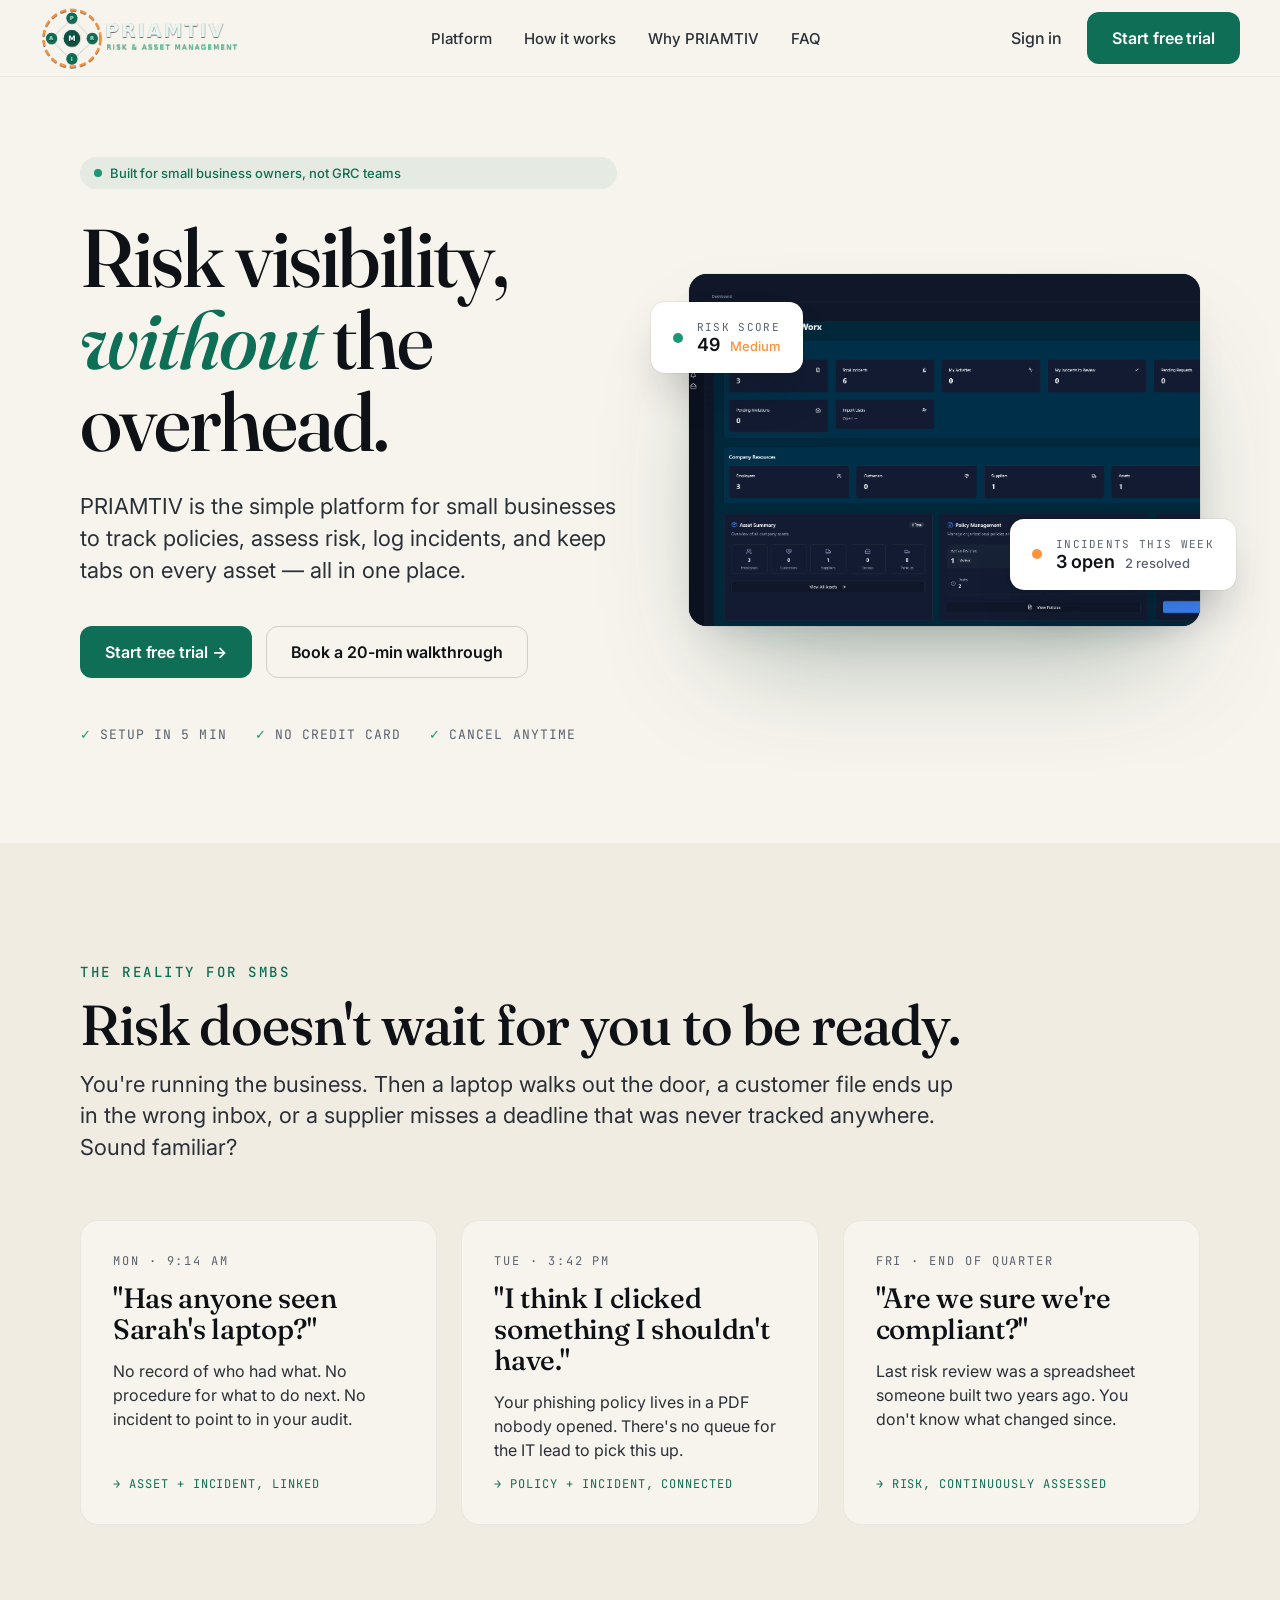
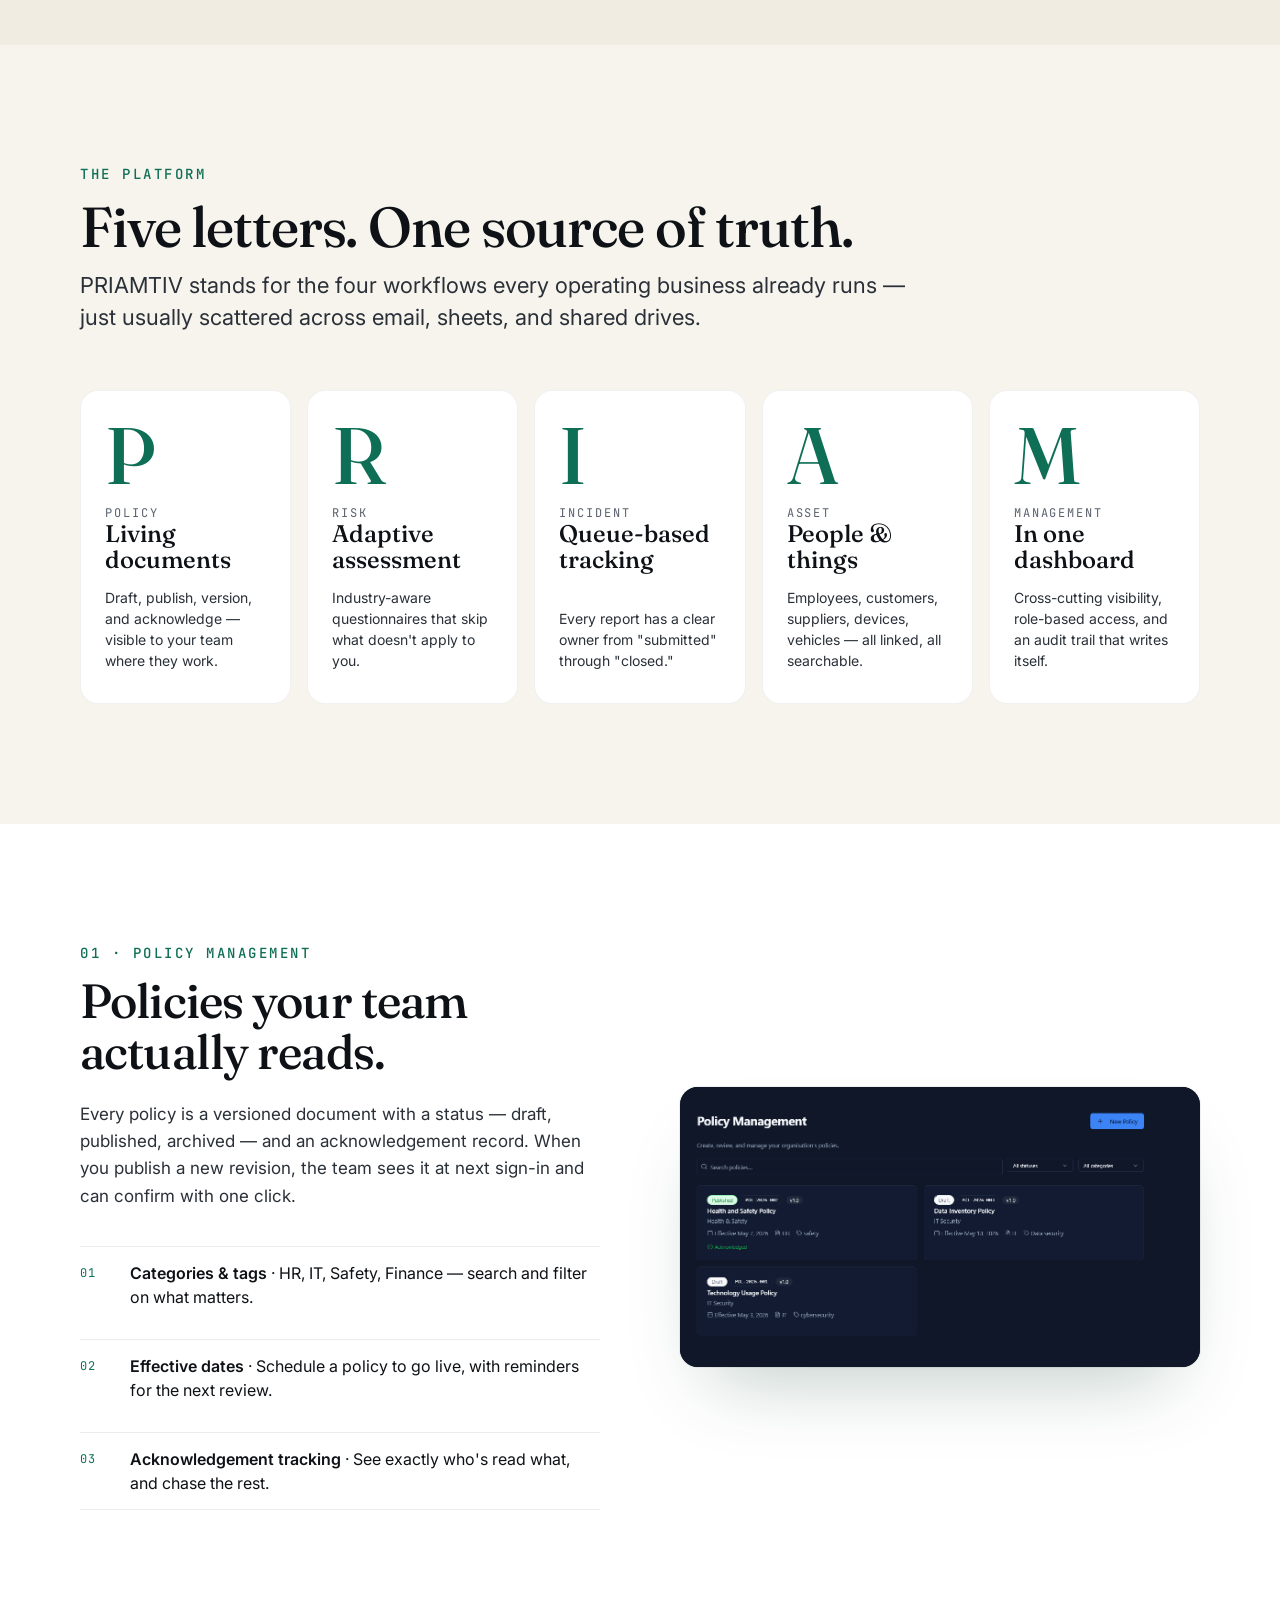
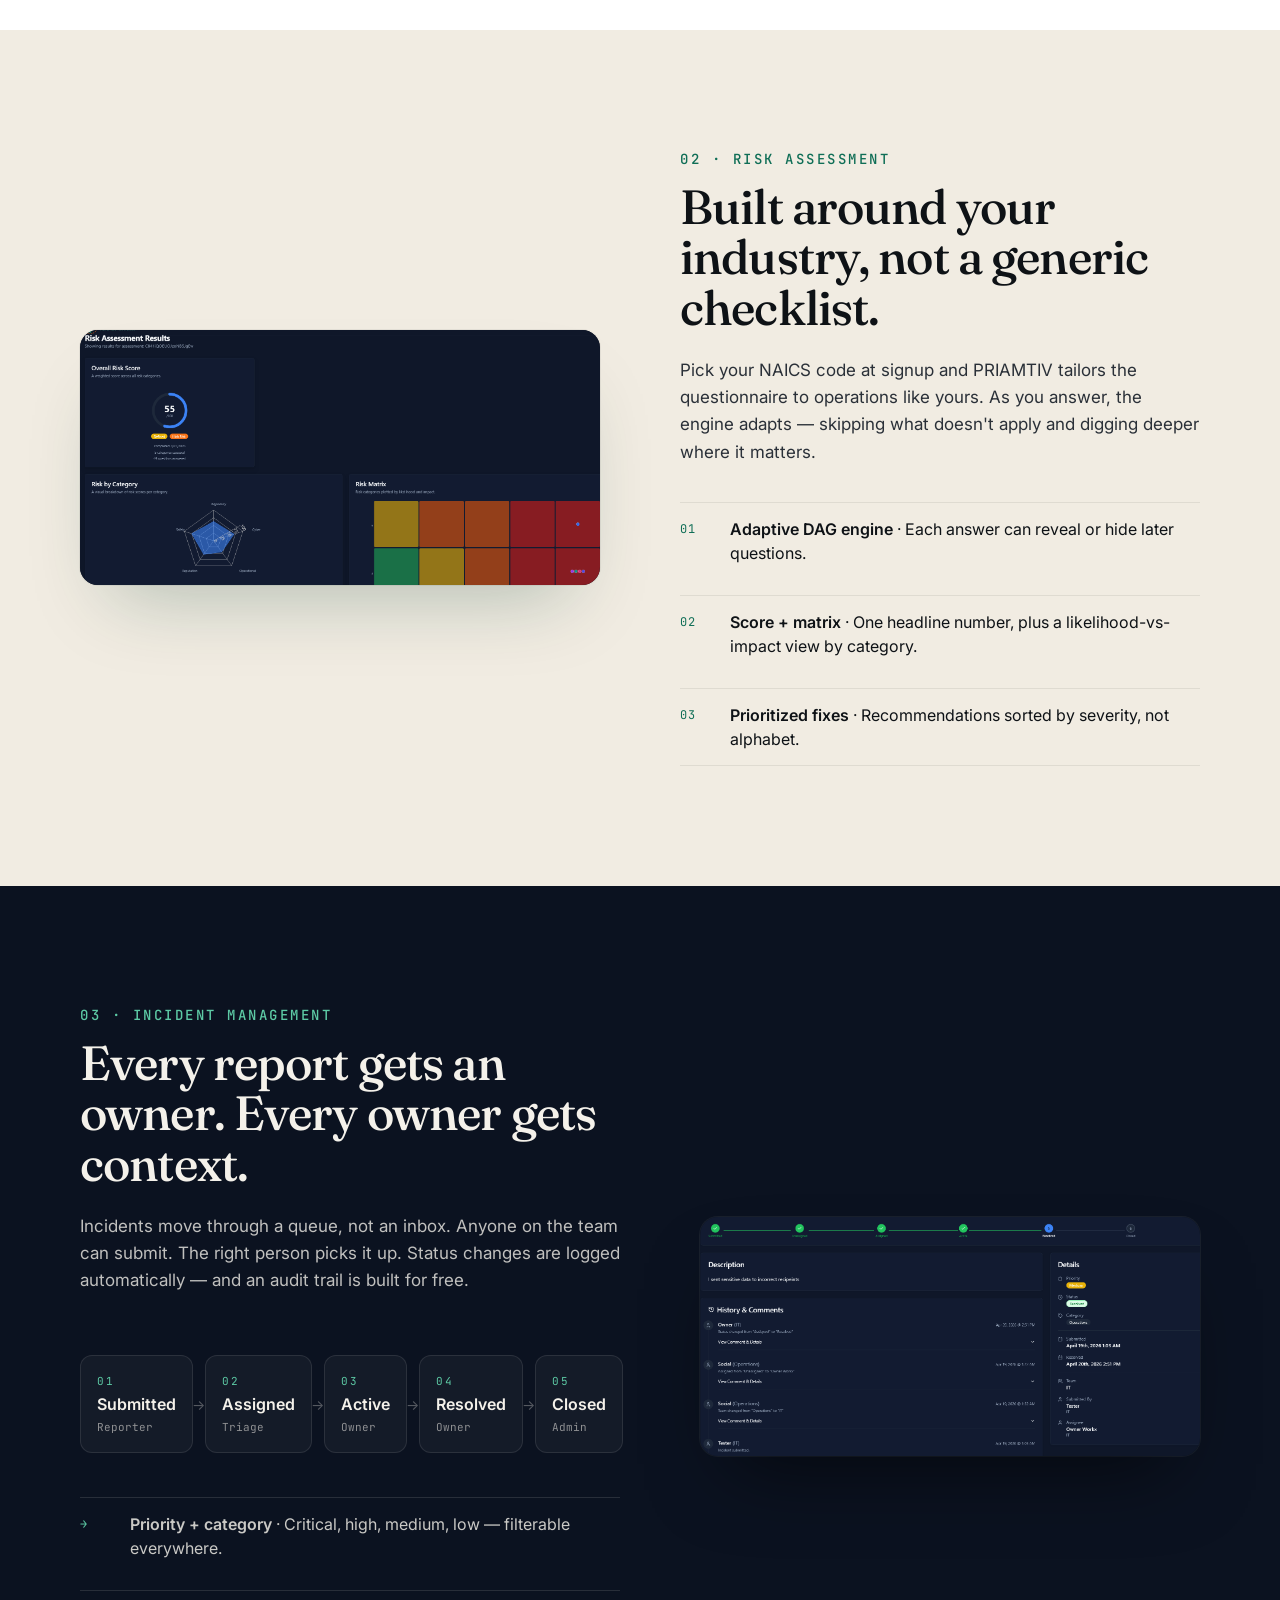
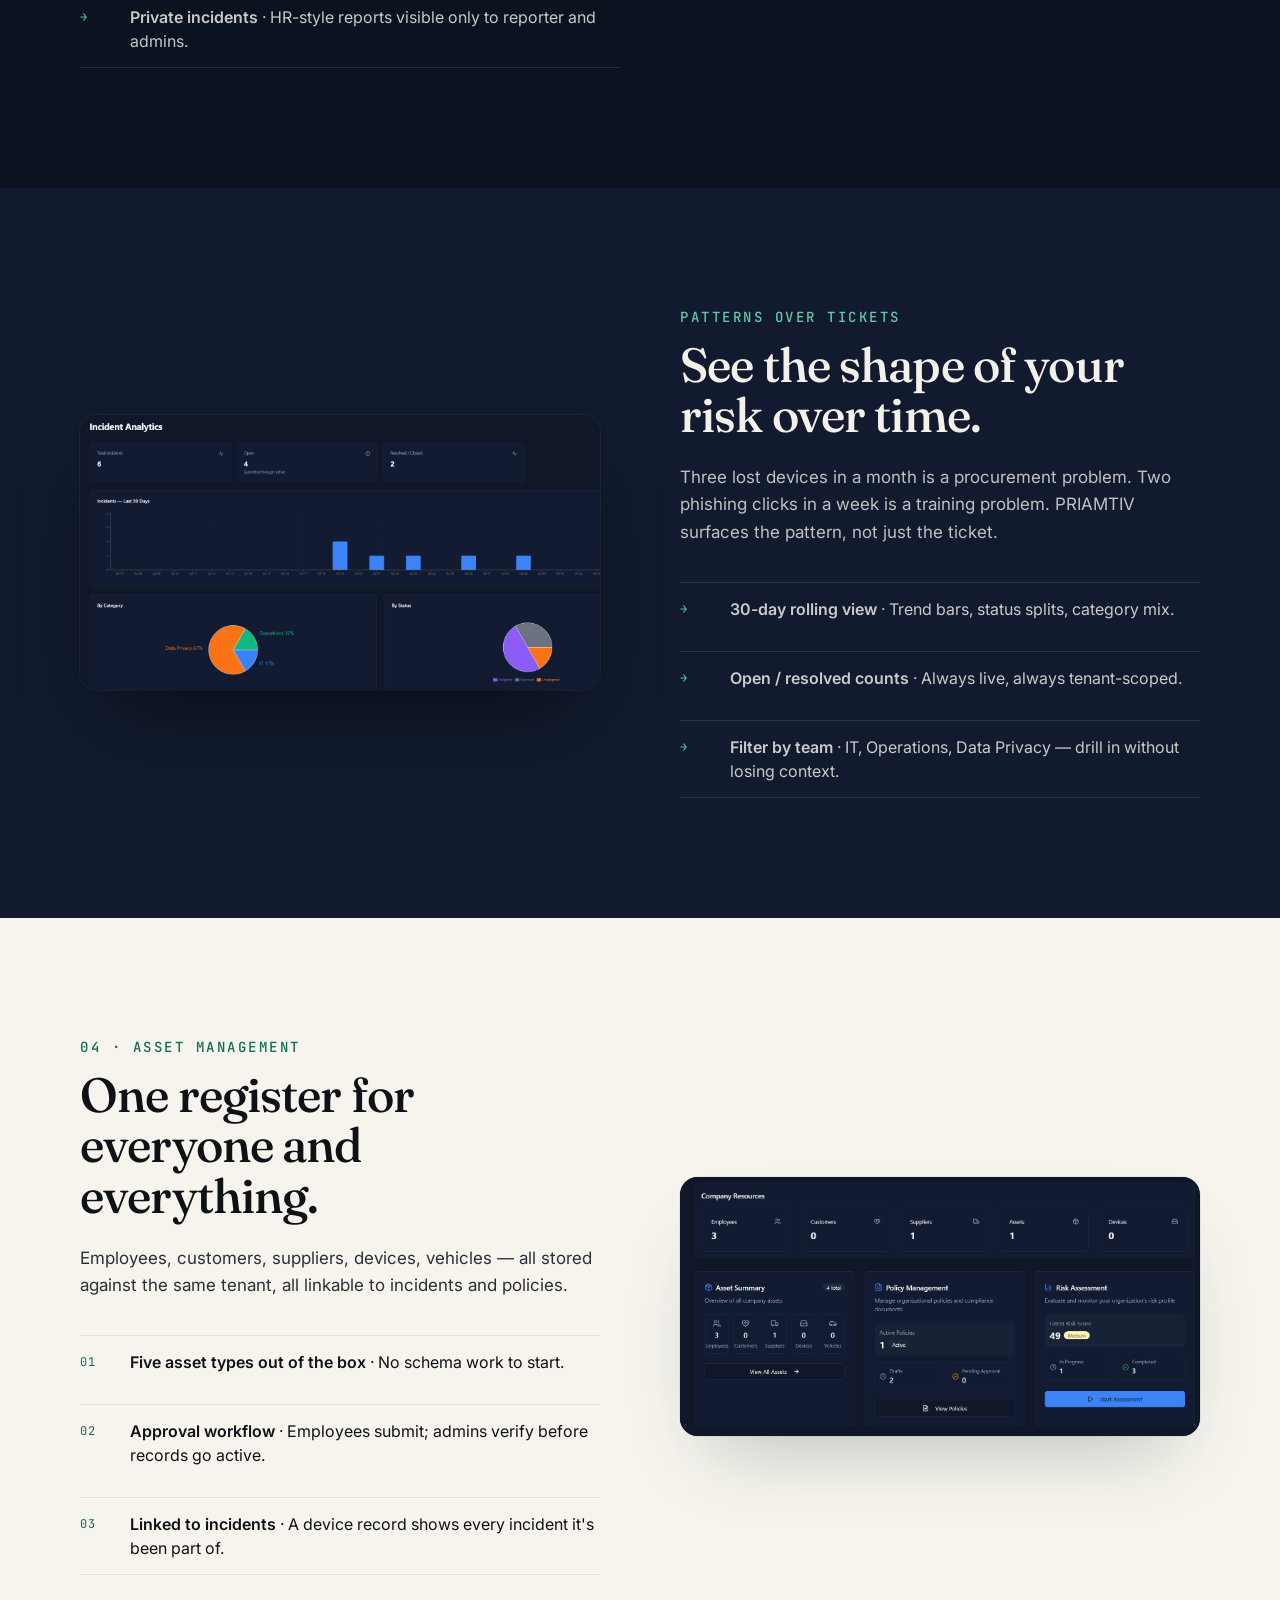
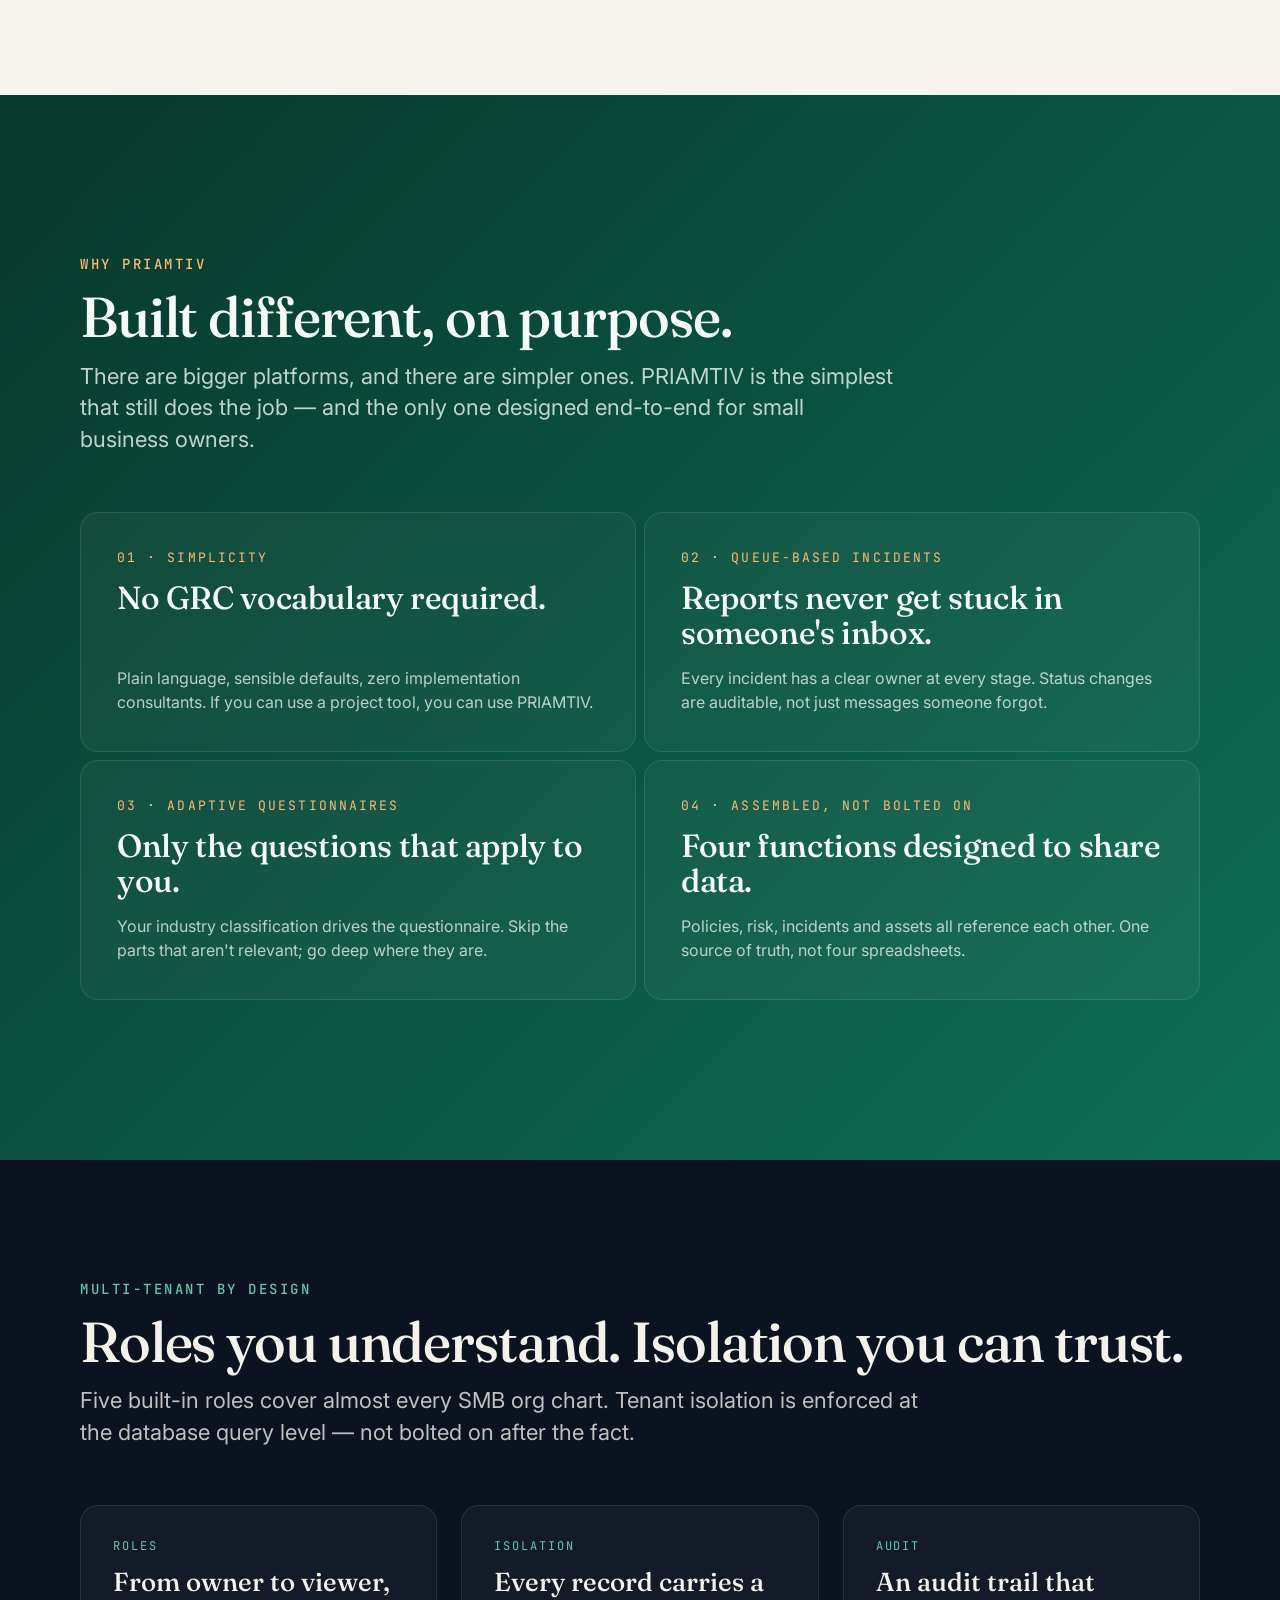
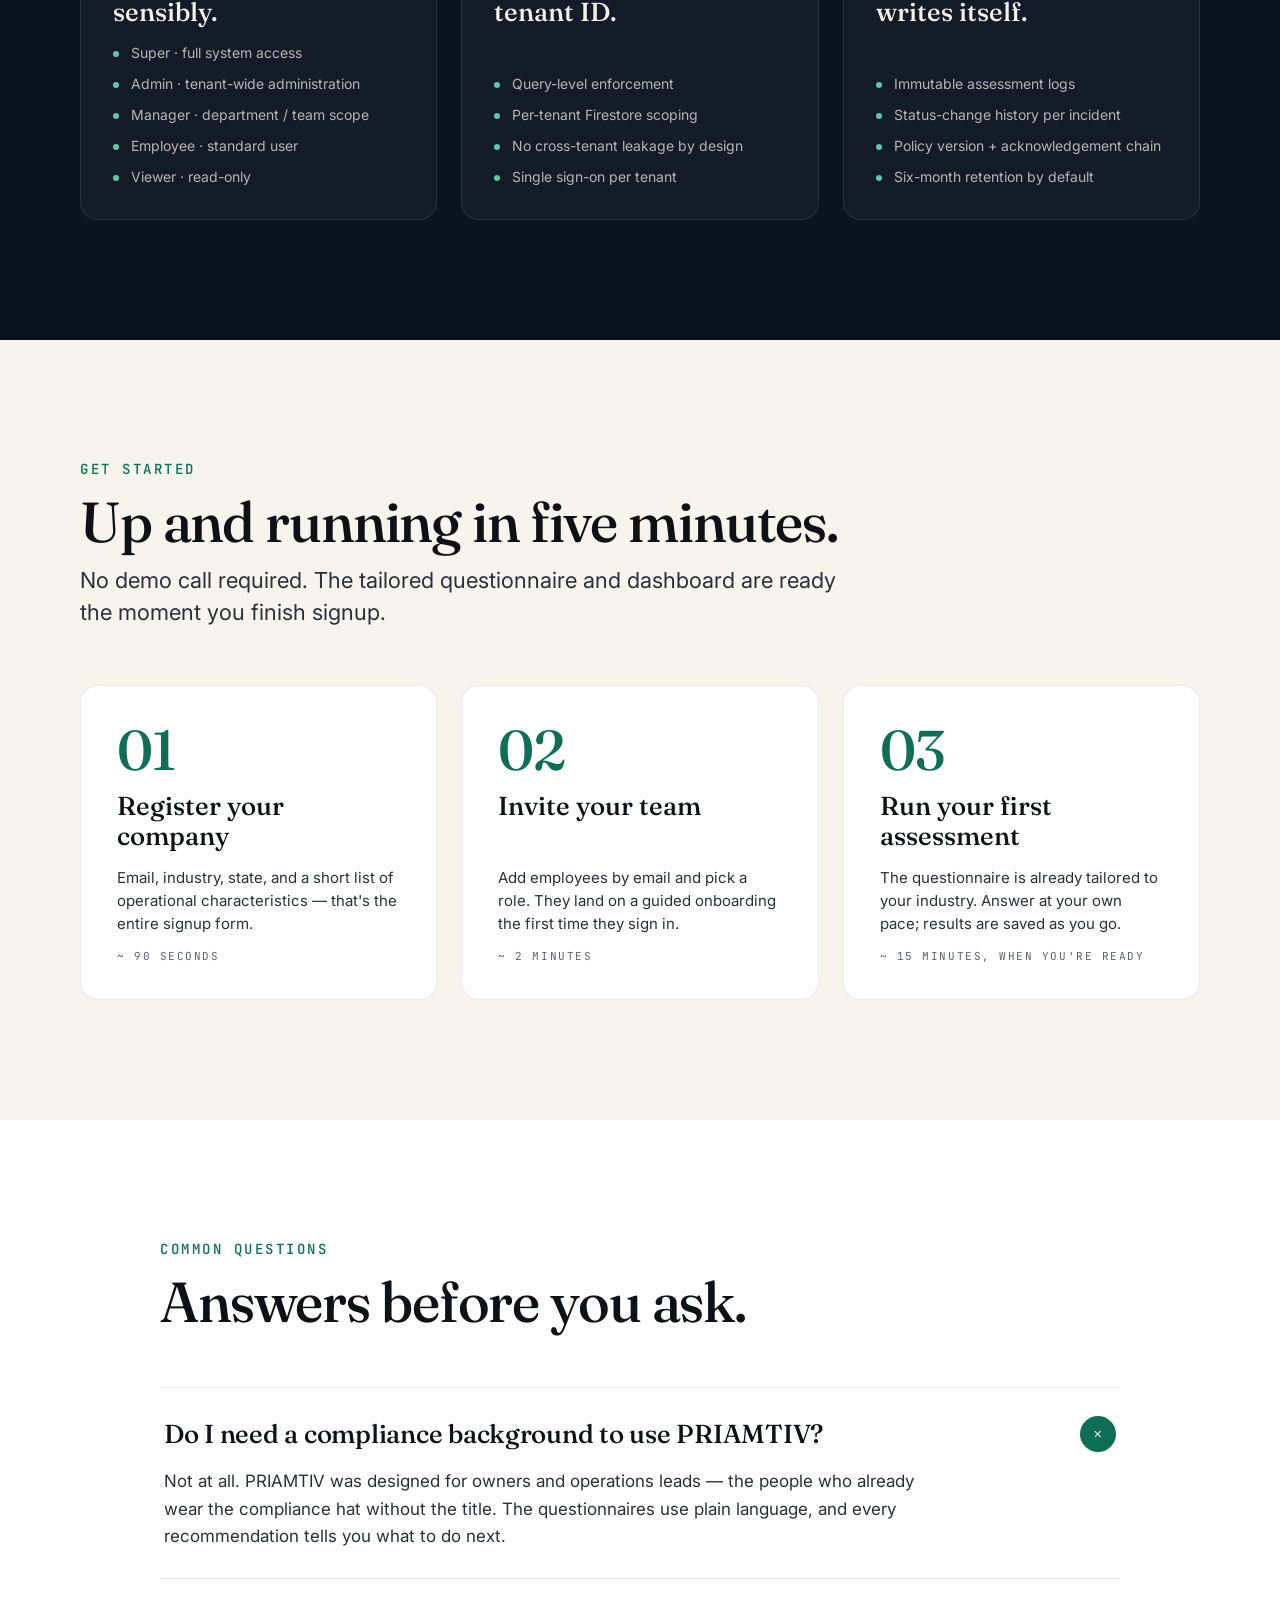
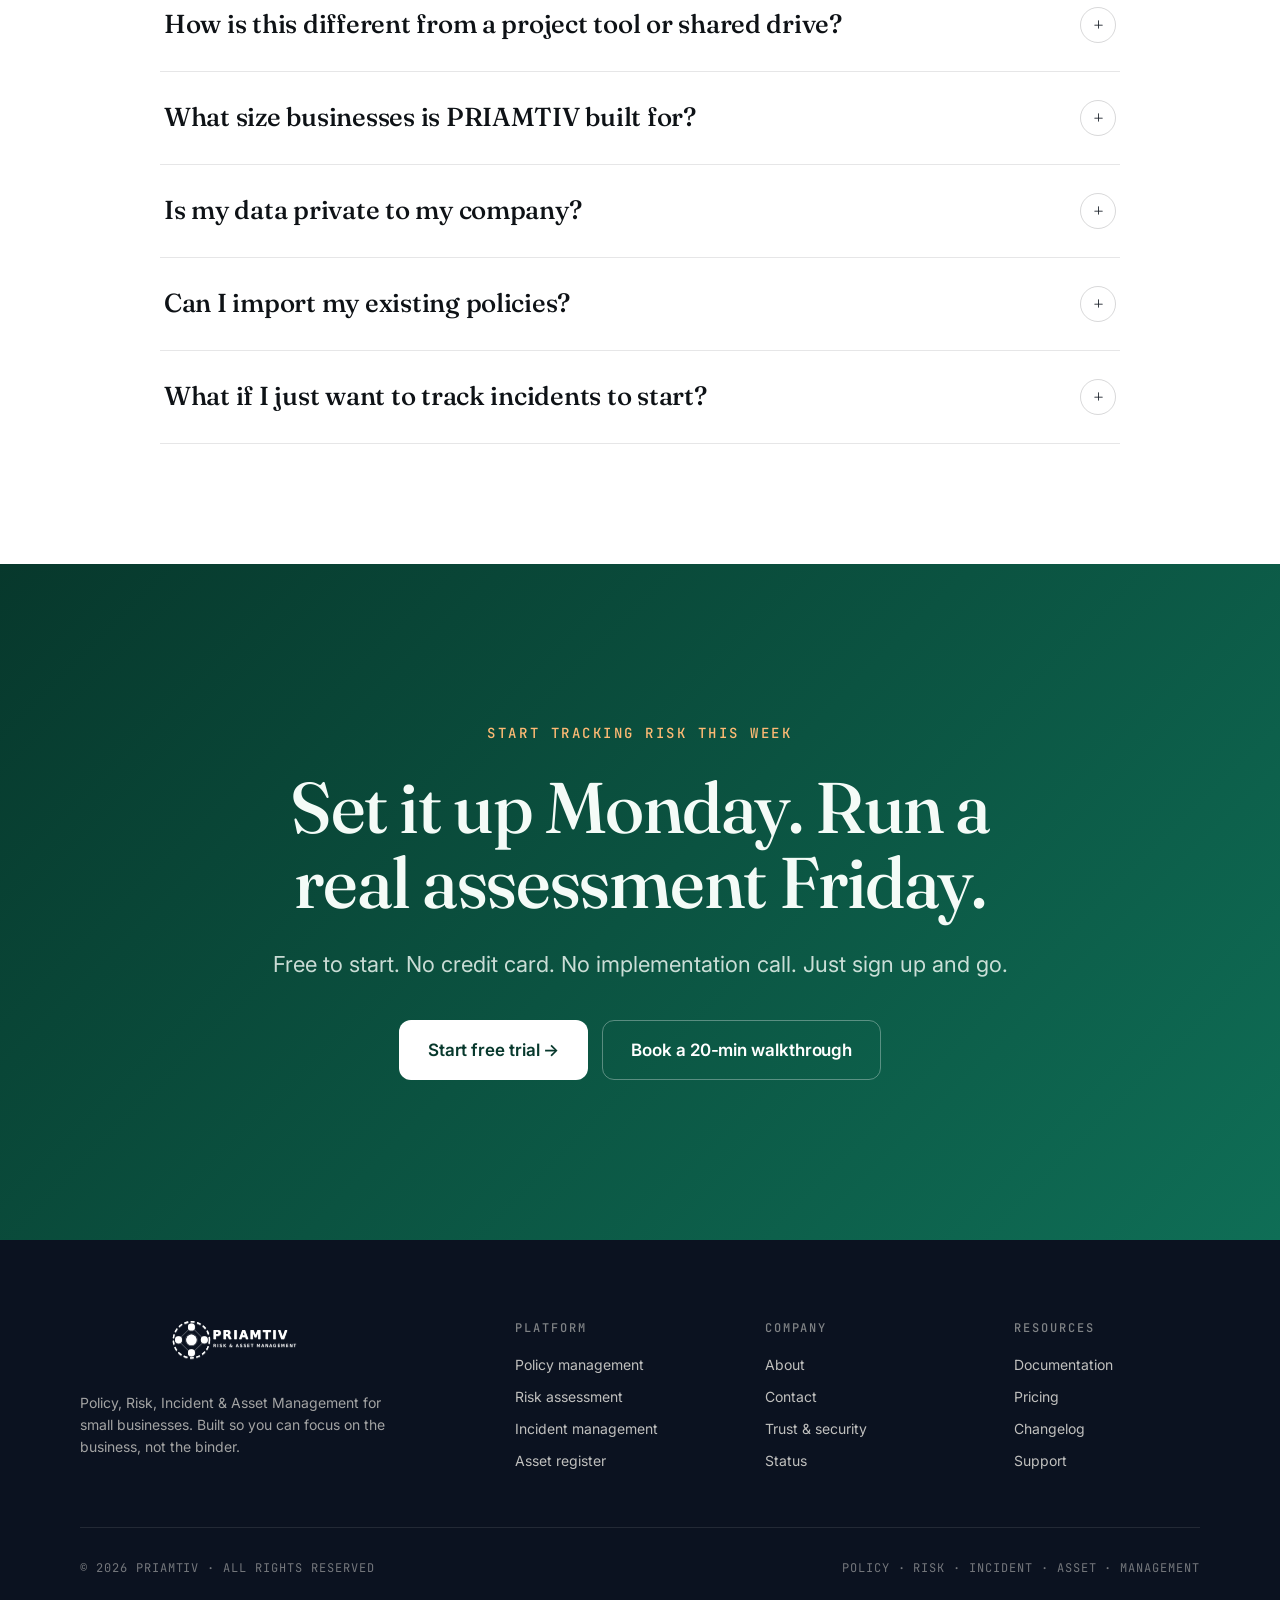
==== commit a2ec8032: "Add mobile responsiveness and increase nav logo size - Full responsive layout at 1024px (tablet) and" ====
--- a/index.html
+++ b/index.html
@@ -202,7 +202,7 @@
     justify-content: space-between;
   }
   nav.top .brand { display: flex; align-items: center; gap: 12px; }
-  nav.top .brand img { height: 36px; }
+  nav.top .brand img { height: 63px; }
   nav.top .links { display: flex; align-items: center; gap: 4px; }
   nav.top .links a { font-size: 15px; color: var(--ink-700); padding: 8px 14px; border-radius: 8px; font-weight: 500; }
   nav.top .links a:hover { background: rgba(14,18,22,0.05); color: var(--ink-900); }
@@ -538,6 +538,164 @@
 
   html { scroll-behavior: smooth; }
   section[id] { scroll-margin-top: 100px; }
+
+  /* === HAMBURGER BUTTON === */
+  .menu-btn {
+    display: none;
+    flex-direction: column;
+    justify-content: center;
+    gap: 5px;
+    width: 40px;
+    height: 40px;
+    background: none;
+    border: none;
+    cursor: pointer;
+    padding: 8px;
+    border-radius: 8px;
+    flex-shrink: 0;
+  }
+  .menu-btn span {
+    display: block;
+    width: 22px;
+    height: 2px;
+    background: var(--ink-900);
+    border-radius: 2px;
+    transition: transform .2s, opacity .2s;
+  }
+  .menu-btn:hover { background: rgba(14,18,22,0.06); }
+
+  /* === MOBILE NAV OVERLAY === */
+  #nav-overlay {
+    display: none;
+    position: fixed;
+    inset: 0;
+    z-index: 200;
+    background: var(--cream-50);
+    flex-direction: column;
+    padding: 0 28px 48px;
+    overflow-y: auto;
+  }
+  #nav-overlay.open { display: flex; }
+  .overlay-head {
+    height: 76px;
+    display: flex;
+    align-items: center;
+    justify-content: space-between;
+    flex-shrink: 0;
+  }
+  .overlay-head img { height: 63px; }
+  .overlay-close {
+    width: 40px; height: 40px;
+    border: none; background: none; cursor: pointer;
+    font-size: 22px; color: var(--ink-700);
+    display: flex; align-items: center; justify-content: center;
+    border-radius: 8px; line-height: 1;
+  }
+  .overlay-close:hover { background: rgba(14,18,22,0.06); }
+  .overlay-links {
+    display: flex;
+    flex-direction: column;
+    margin-top: 12px;
+    flex: 1;
+  }
+  .overlay-links a {
+    font-size: 28px;
+    font-family: var(--font-display);
+    font-weight: 500;
+    color: var(--ink-900);
+    padding: 18px 0;
+    border-bottom: 1px solid rgba(14,18,22,0.07);
+    letter-spacing: -0.012em;
+    transition: color .15s;
+  }
+  .overlay-links a:hover { color: var(--accent); }
+  .overlay-cta {
+    display: flex;
+    flex-direction: column;
+    gap: 12px;
+    margin-top: 32px;
+  }
+  .overlay-cta .btn { height: 56px; font-size: 17px; justify-content: center; width: 100%; }
+
+  /* === RESPONSIVE: TABLET (≤1024px) === */
+  @media (max-width: 1024px) {
+    .hero { padding: 64px 48px 0; }
+    .hero-inner { grid-template-columns: 1fr; gap: 48px; padding-bottom: 72px; }
+    .hero-copy { max-width: 100%; }
+    .hero-visual .float-card.tl { left: 16px; }
+    .hero-visual .float-card.br { right: 16px; }
+
+    .acronym-row { grid-template-columns: repeat(3, 1fr); }
+    .pillars { grid-template-columns: repeat(2, 1fr); }
+
+    footer.foot .row { grid-template-columns: 1fr 1fr; gap: 40px; }
+    footer.foot .brand { grid-column: 1 / -1; }
+  }
+
+  /* === RESPONSIVE: MOBILE (≤768px) === */
+  @media (max-width: 768px) {
+    nav.top .row { padding: 0 20px; }
+    nav.top .links { display: none; }
+    nav.top .cta { display: none; }
+    .menu-btn { display: flex; }
+
+    .section { padding: 72px 24px; }
+    .section.tight { padding: 56px 24px; }
+    .section.huge { padding: 96px 24px; }
+
+    .hero { padding: 48px 24px 0; }
+    .hero-inner { grid-template-columns: 1fr; gap: 36px; padding-bottom: 56px; }
+    .hero-copy { max-width: 100%; gap: 20px; }
+    h1.display { font-size: clamp(38px, 9vw, 56px); }
+    .hero-cta { flex-direction: column; gap: 10px; }
+    .hero-cta .btn { width: 100%; justify-content: center; }
+    .hero-meta { flex-wrap: wrap; gap: 10px 20px; }
+    .hero-visual .float-card { display: none; }
+
+    h2.title { font-size: clamp(30px, 8vw, 44px); }
+    p.lead { font-size: 18px; }
+
+    .problem-grid { grid-template-columns: 1fr; }
+
+    .acronym-row { grid-template-columns: repeat(2, 1fr); }
+    .acronym-card .letter { font-size: 60px; }
+    .acronym-card { min-height: auto; }
+
+    .module { grid-template-columns: 1fr; gap: 36px; }
+    .module.flip .module-copy { order: 0; }
+    .module-copy { max-width: 100%; }
+    .module-copy .feature .body { font-size: 15px; }
+
+    .queue { grid-template-columns: 1fr 1fr; gap: 8px; }
+    .queue-step + .queue-step::before { display: none; }
+    .queue-step .label { font-size: 14px; }
+
+    .diff-grid { grid-template-columns: 1fr; }
+    .diff-card .head { font-size: 26px; }
+
+    .pillars { grid-template-columns: 1fr; }
+    .pillar { min-height: auto; }
+
+    .steps { grid-template-columns: 1fr; }
+    .step { min-height: auto; }
+
+    .faq summary { font-size: 20px; }
+    .faq { padding: 20px 4px; }
+
+    .cta-block .cta-row { flex-direction: column; width: 100%; gap: 10px; }
+    .cta-block .cta-row .btn { width: 100%; justify-content: center; height: 56px; font-size: 16px; padding: 0 20px; }
+
+    footer.foot { padding: 56px 24px 32px; }
+    footer.foot .row { grid-template-columns: 1fr; gap: 36px; }
+    footer.foot .brand { grid-column: auto; max-width: 100%; }
+    footer.foot .legal { flex-direction: column; gap: 8px; text-align: center; }
+  }
+
+  /* === RESPONSIVE: SMALL MOBILE (≤480px) === */
+  @media (max-width: 480px) {
+    .acronym-row { grid-template-columns: 1fr; }
+    .queue { grid-template-columns: 1fr; }
+  }
 </style>
 </head>
 <body>
@@ -558,8 +716,29 @@
       <a class="btn btn-ghost" href="https://powerdatainc.com/hello/">Sign in</a>
       <a class="btn btn-primary" href="https://powerdatainc.com/hello/">Start free trial</a>
     </div>
+    <button class="menu-btn" id="menu-btn" aria-label="Open menu" aria-expanded="false">
+      <span></span><span></span><span></span>
+    </button>
   </div>
 </nav>
+
+<!-- ============== MOBILE NAV OVERLAY ============== -->
+<div id="nav-overlay" role="dialog" aria-modal="true" aria-label="Navigation menu">
+  <div class="overlay-head">
+    <img src="assets/PriamLogo_dark.svg" alt="PRIAMTIV">
+    <button class="overlay-close" id="overlay-close" aria-label="Close menu">✕</button>
+  </div>
+  <nav class="overlay-links">
+    <a href="#platform">Platform</a>
+    <a href="#how">How it works</a>
+    <a href="#why">Why PRIAMTIV</a>
+    <a href="#faq">FAQ</a>
+  </nav>
+  <div class="overlay-cta">
+    <a class="btn btn-secondary" href="https://powerdatainc.com/hello/">Sign in</a>
+    <a class="btn btn-primary" href="https://powerdatainc.com/hello/">Start free trial →</a>
+  </div>
+</div>
 
 <!-- ============== HERO ============== -->
 <section class="hero bg-cream">
@@ -1006,5 +1185,33 @@
   </div>
 </footer>
 
+
+<script>
+  const menuBtn = document.getElementById('menu-btn');
+  const overlay = document.getElementById('nav-overlay');
+  const overlayClose = document.getElementById('overlay-close');
+
+  function openMenu() {
+    overlay.classList.add('open');
+    menuBtn.setAttribute('aria-expanded', 'true');
+    document.body.style.overflow = 'hidden';
+  }
+  function closeMenu() {
+    overlay.classList.remove('open');
+    menuBtn.setAttribute('aria-expanded', 'false');
+    document.body.style.overflow = '';
+  }
+
+  menuBtn.addEventListener('click', openMenu);
+  overlayClose.addEventListener('click', closeMenu);
+
+  overlay.querySelectorAll('a').forEach(link => {
+    link.addEventListener('click', closeMenu);
+  });
+
+  document.addEventListener('keydown', e => {
+    if (e.key === 'Escape') closeMenu();
+  });
+</script>
 </body>
 </html>
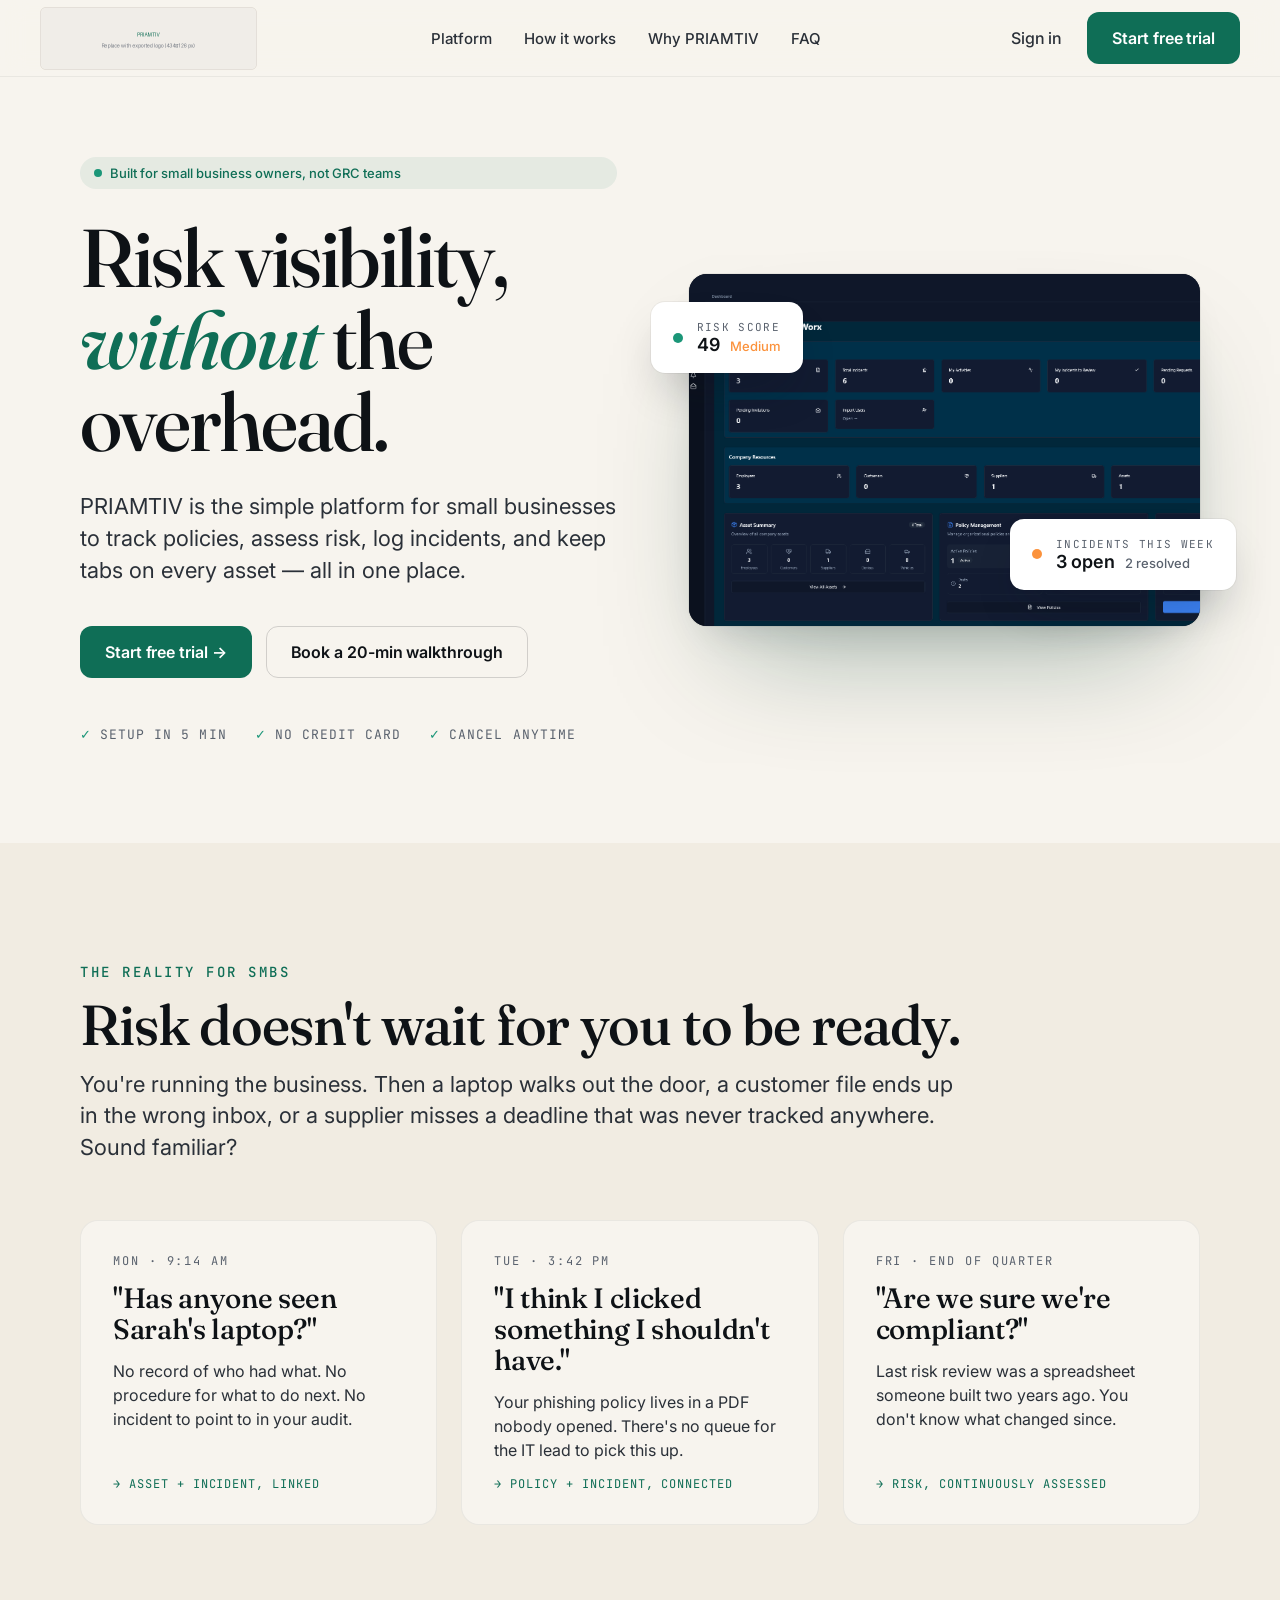
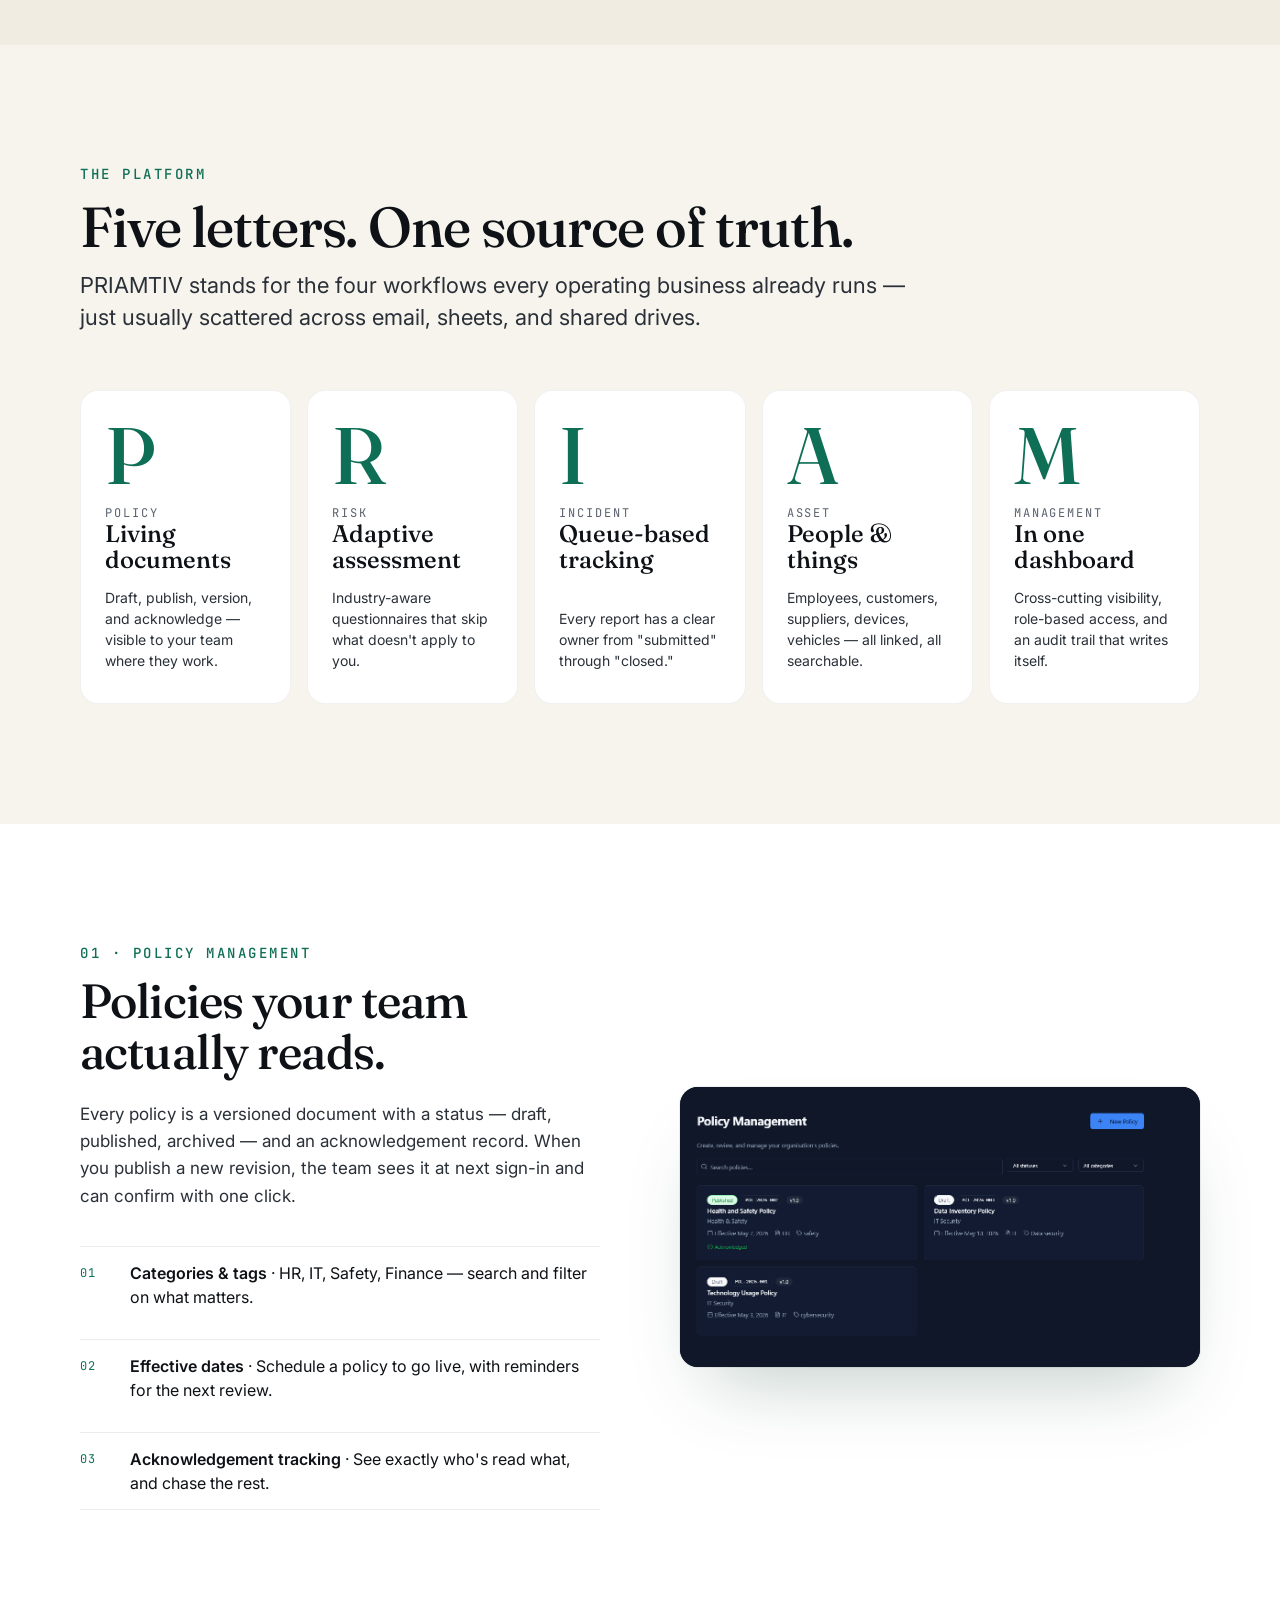
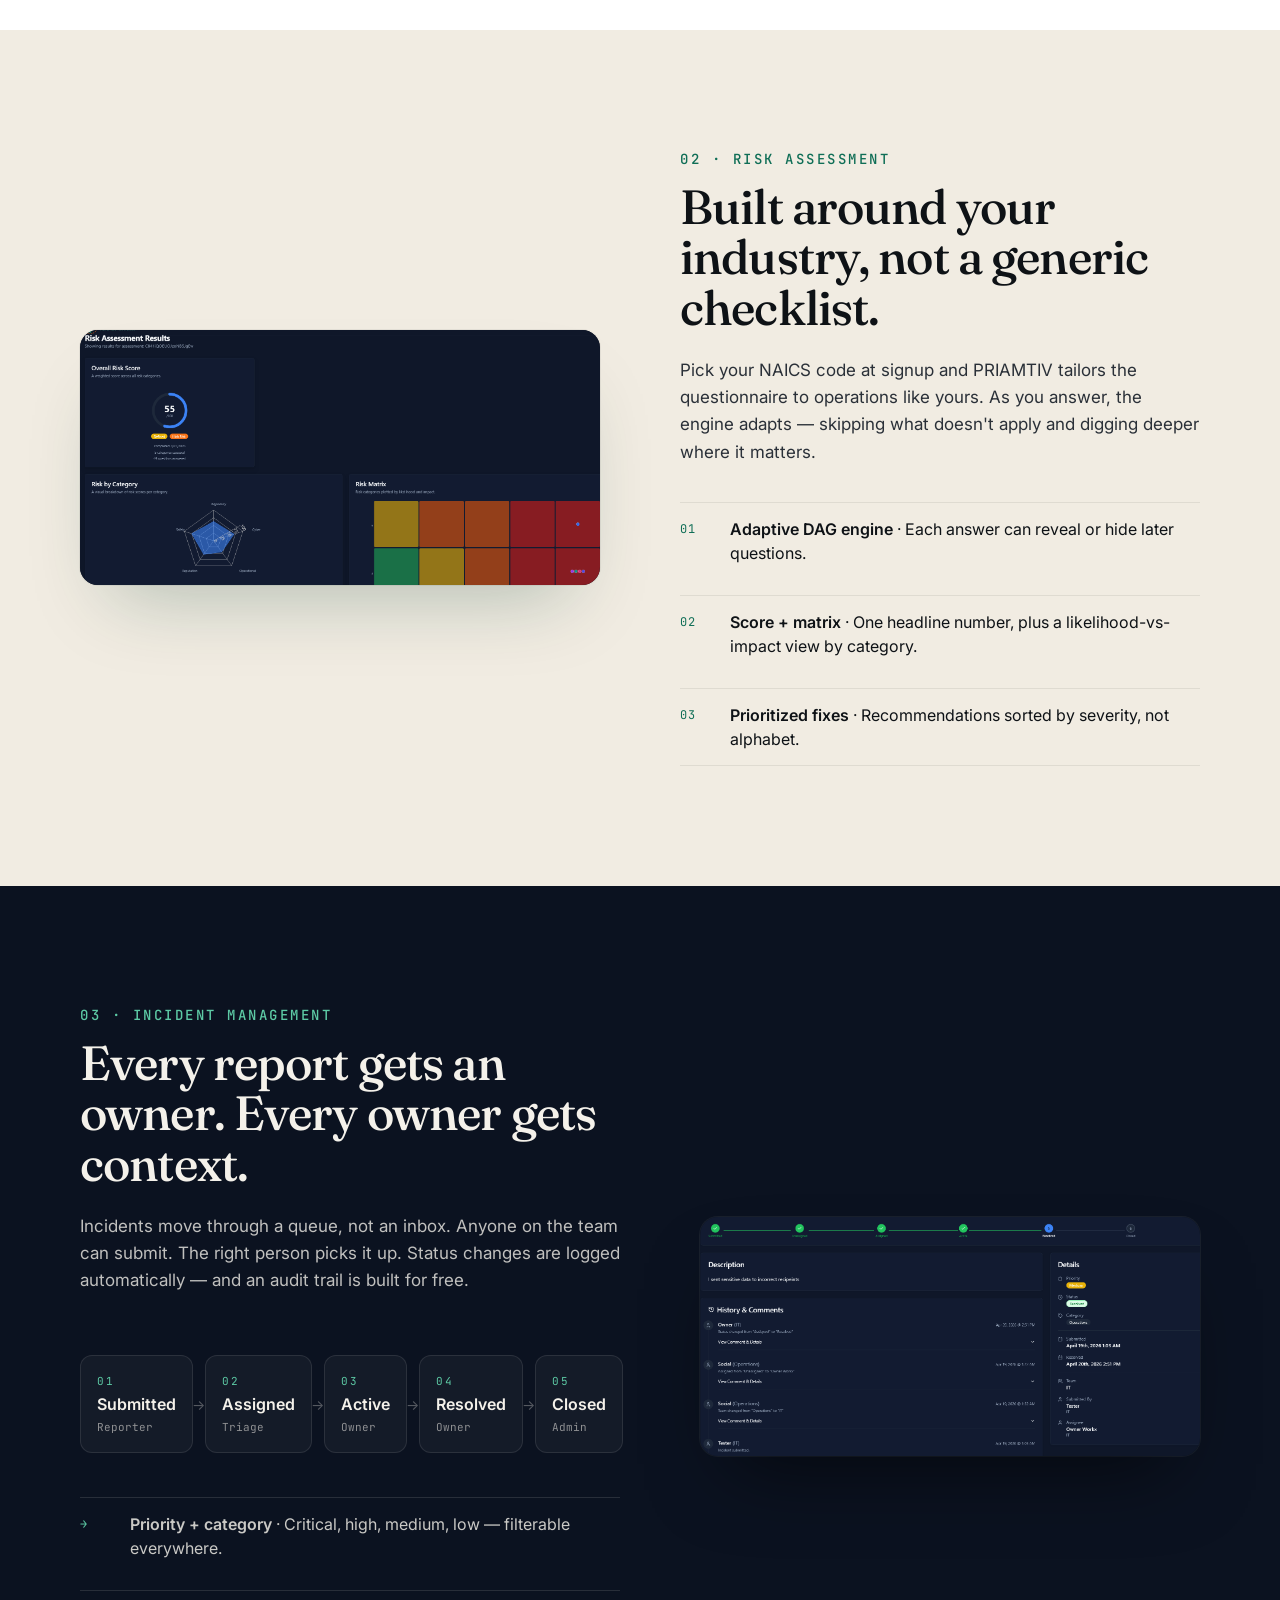
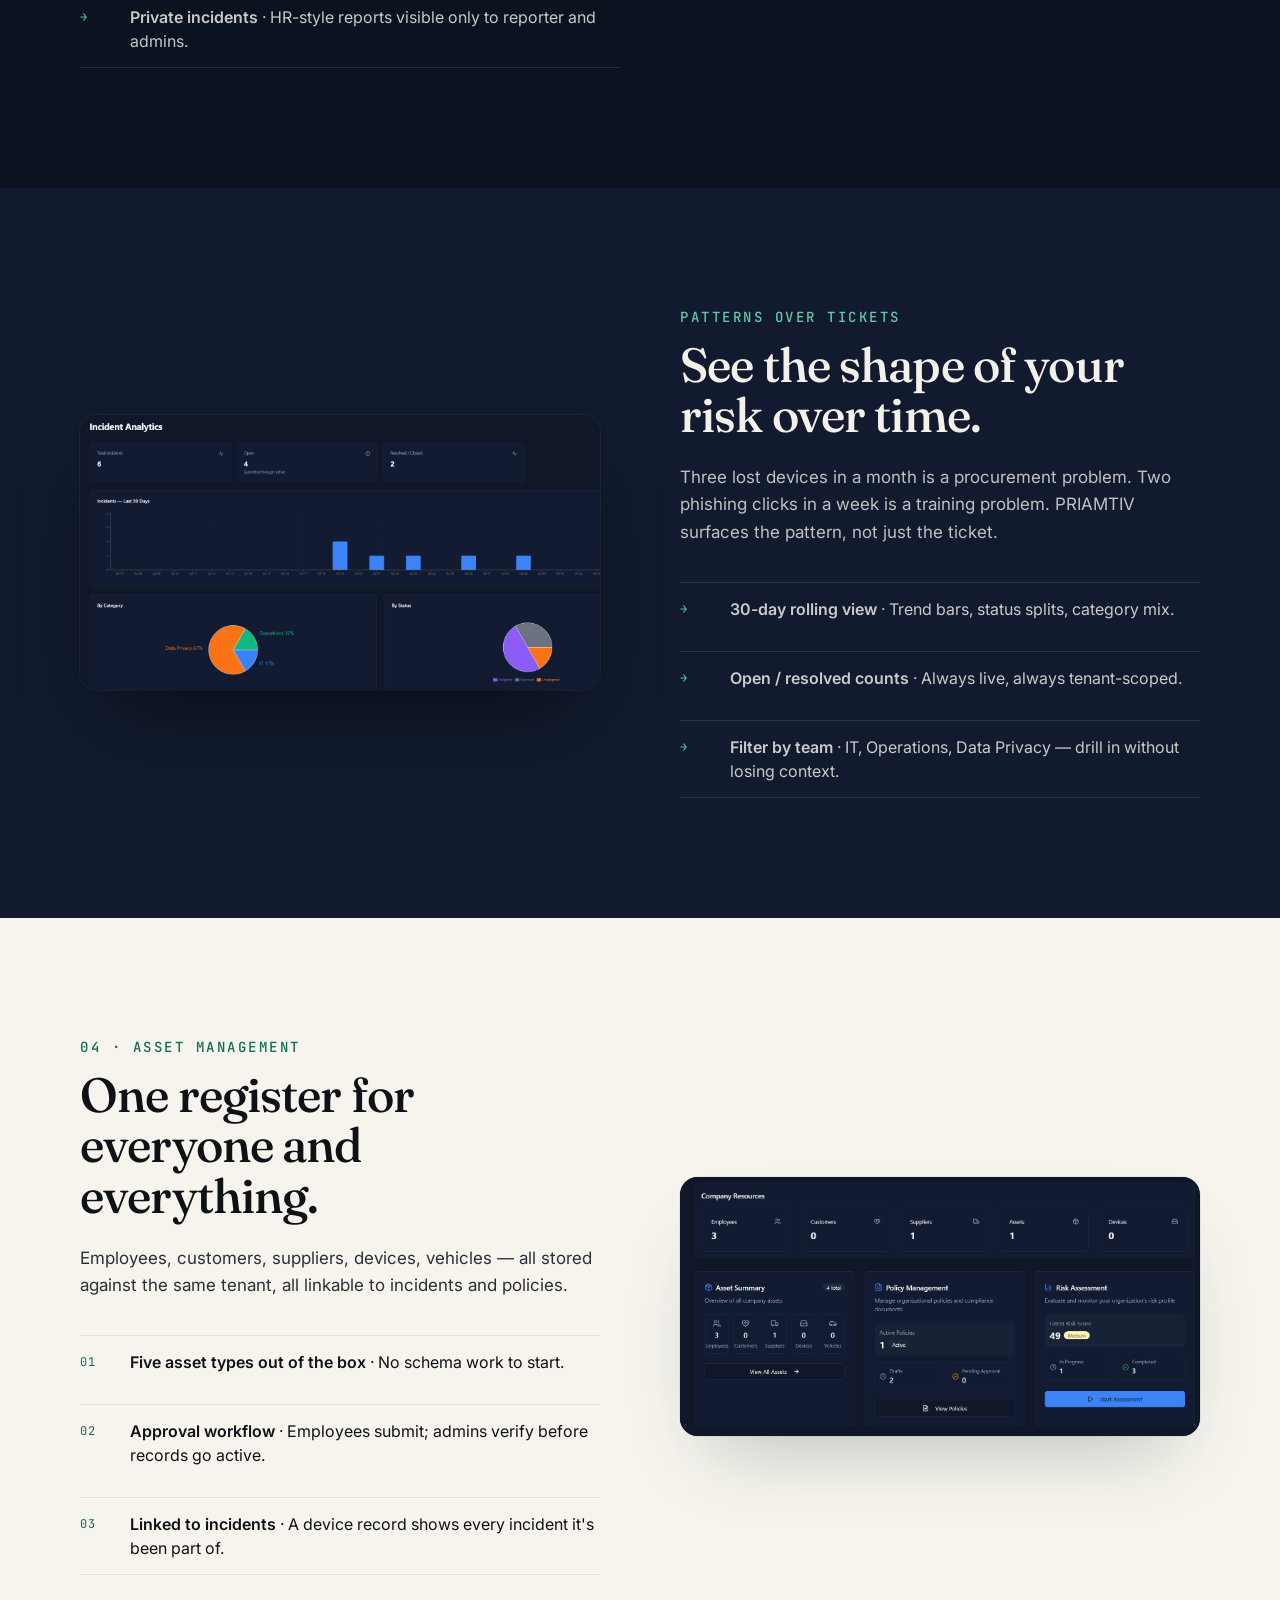
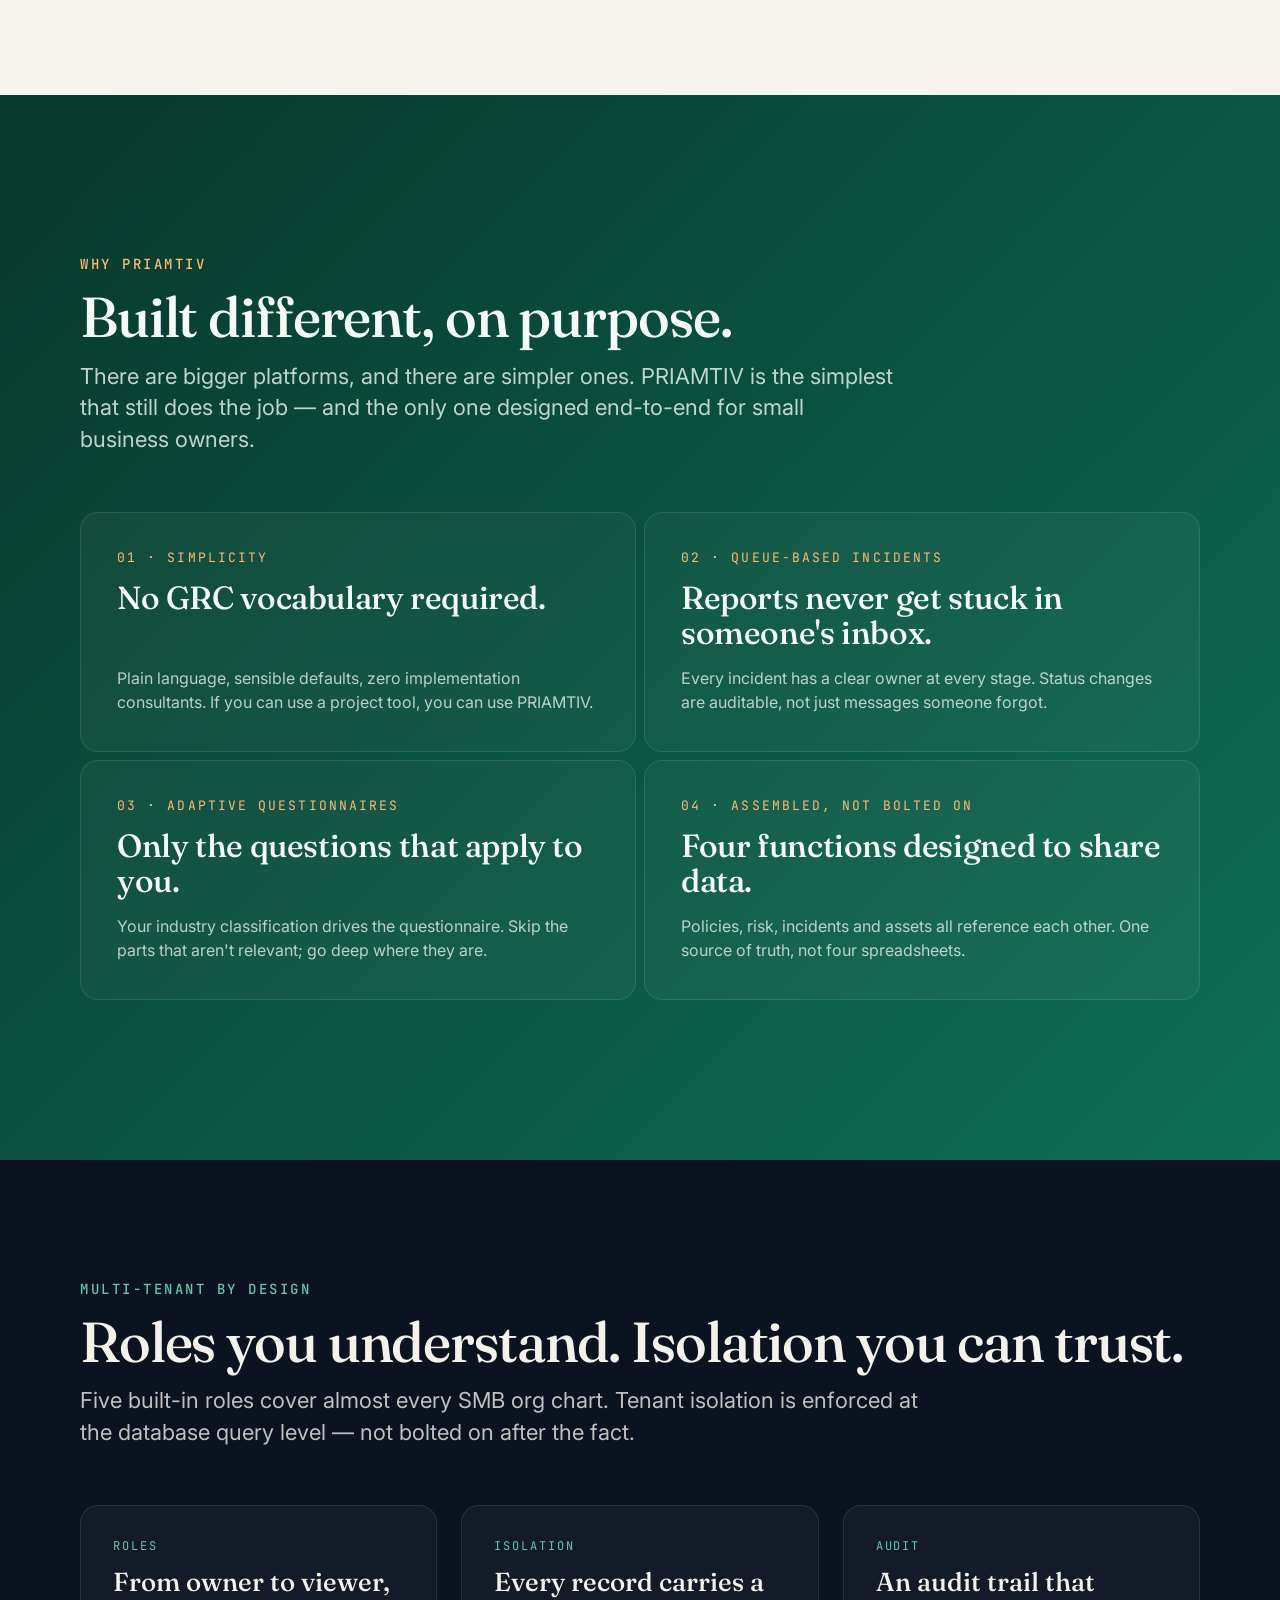
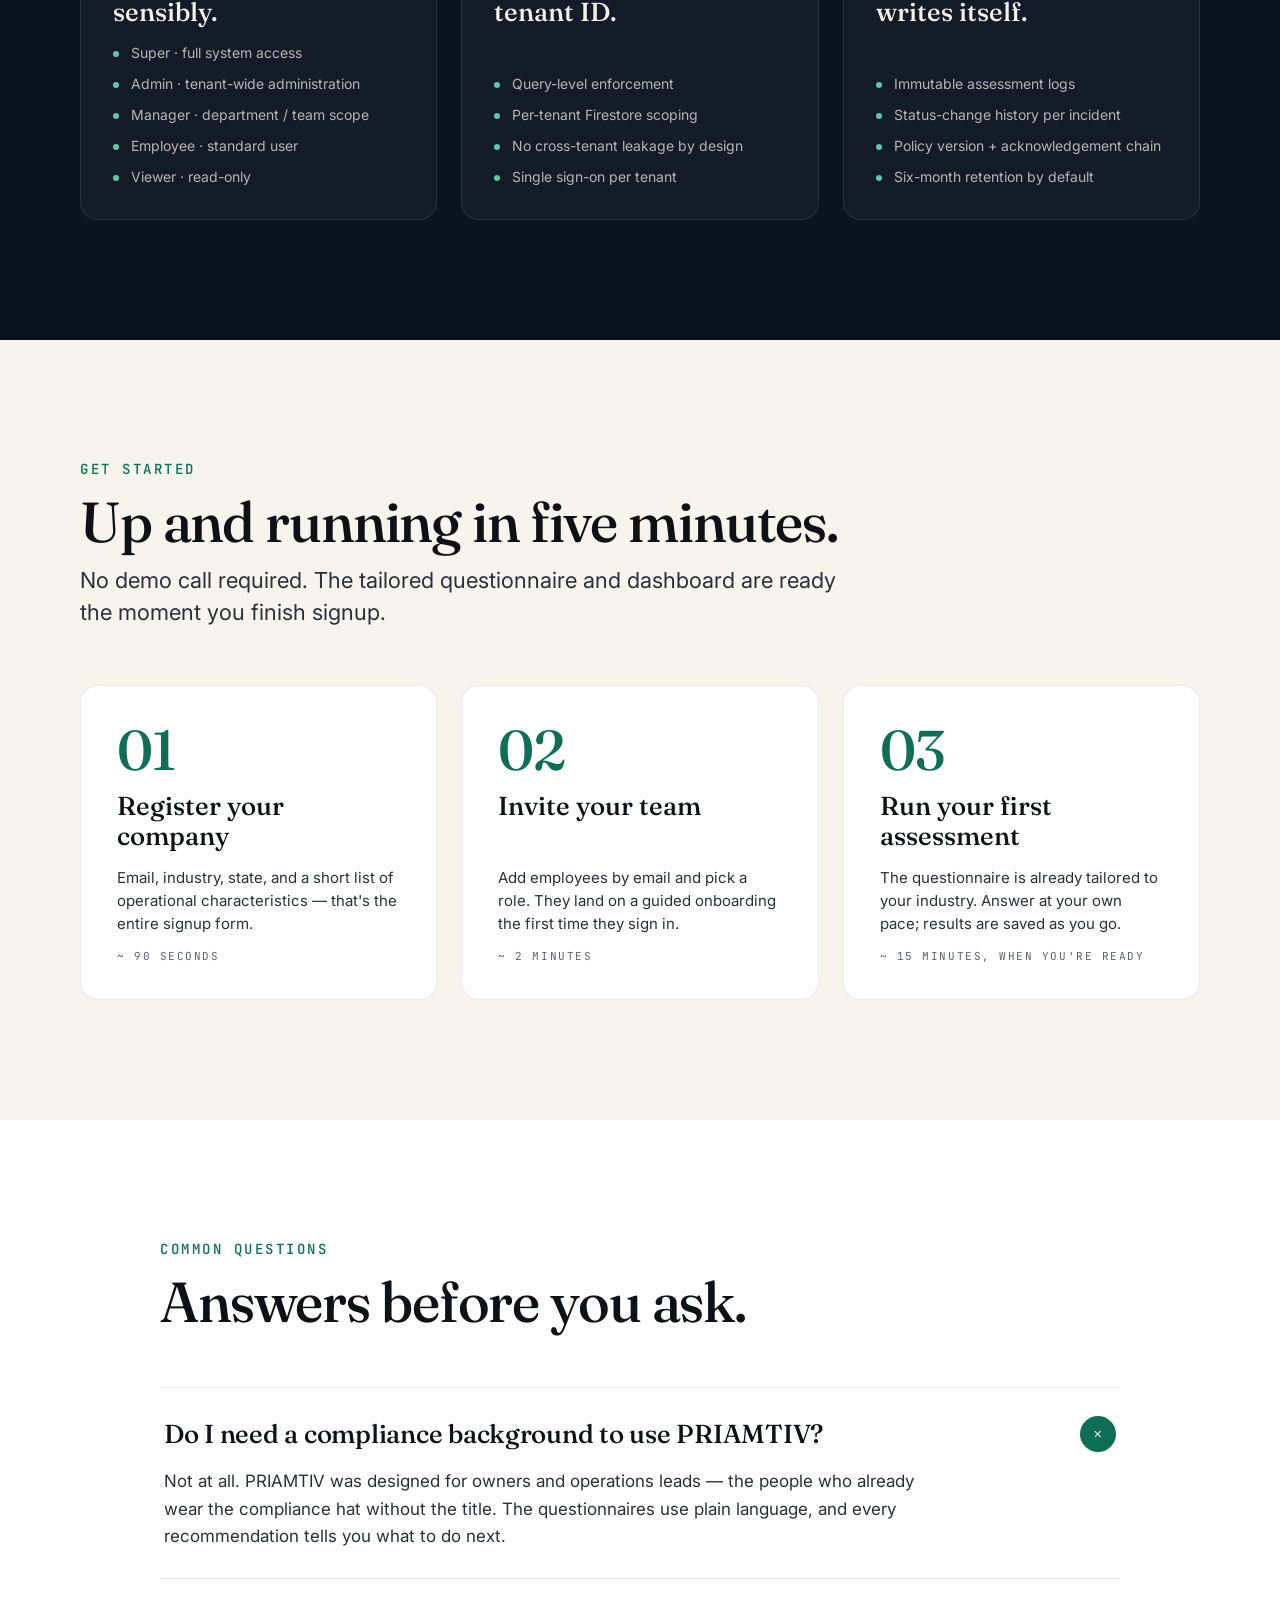
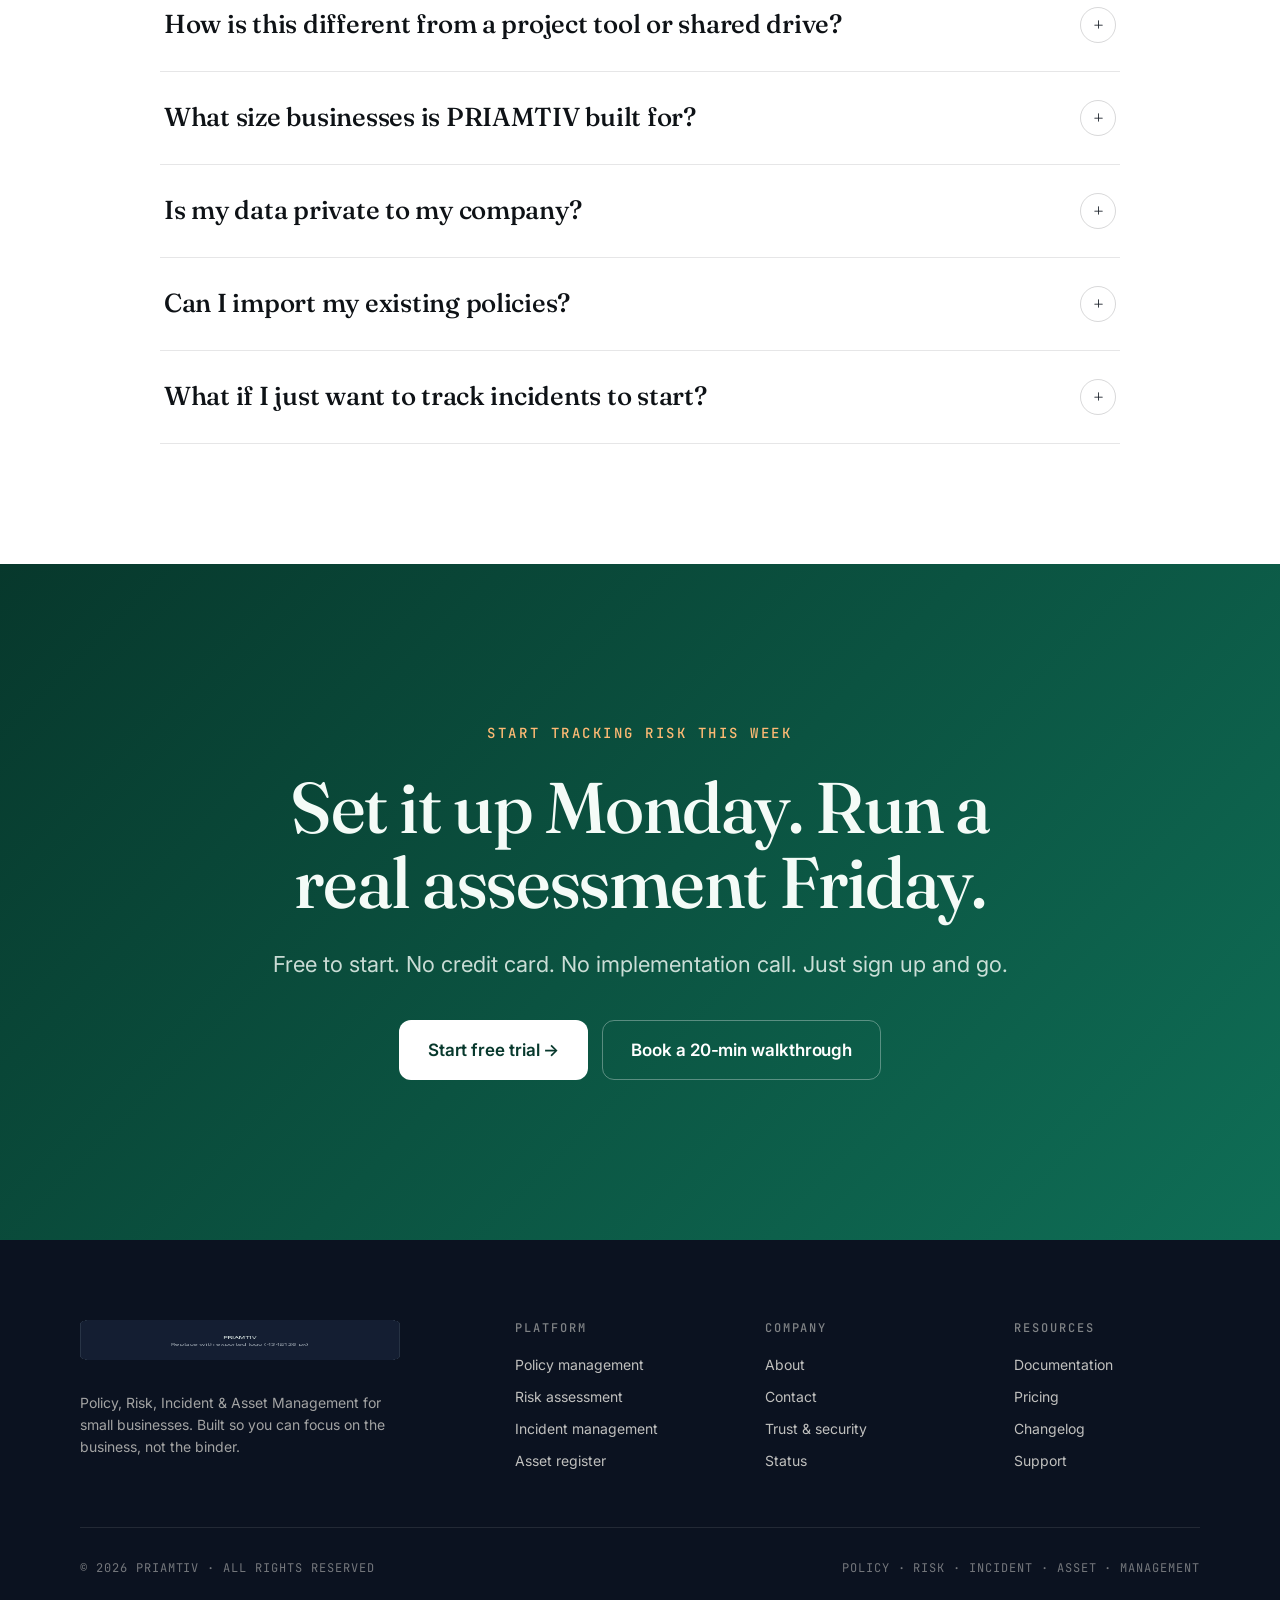
==== commit e5d861b9: "Switch nav/footer to PNG logos, fix footer color filter - Replace SVG references with logo.png (nav," ====
--- a/index.html
+++ b/index.html
@@ -501,7 +501,7 @@
     border-bottom: 1px solid rgba(244,241,234,0.10);
   }
   footer.foot .brand { display: flex; flex-direction: column; gap: 18px; max-width: 320px; }
-  footer.foot .brand img { height: 40px; filter: brightness(0) invert(1); }
+  footer.foot .brand img { height: 40px; }
   footer.foot .brand p { font-size: 14px; line-height: 1.55; color: rgba(244,241,234,0.65); }
   footer.foot h5 { font-family: var(--font-mono); font-size: 12px; letter-spacing: 0.16em; text-transform: uppercase; color: rgba(244,241,234,0.5); margin: 0 0 18px; font-weight: 500; }
   footer.foot ul { list-style: none; padding: 0; margin: 0; display: flex; flex-direction: column; gap: 12px; }
@@ -704,7 +704,7 @@
 <nav class="top">
   <div class="row">
     <div class="brand">
-      <img src="assets/PriamLogo_dark.svg" alt="PRIAMTIV">
+      <img src="assets/logo.png" alt="PRIAMTIV">
     </div>
     <div class="links">
       <a href="#platform">Platform</a>
@@ -725,7 +725,7 @@
 <!-- ============== MOBILE NAV OVERLAY ============== -->
 <div id="nav-overlay" role="dialog" aria-modal="true" aria-label="Navigation menu">
   <div class="overlay-head">
-    <img src="assets/PriamLogo_dark.svg" alt="PRIAMTIV">
+    <img src="assets/logo.png" alt="PRIAMTIV">
     <button class="overlay-close" id="overlay-close" aria-label="Close menu">✕</button>
   </div>
   <nav class="overlay-links">
@@ -1148,7 +1148,7 @@
 <footer class="foot">
   <div class="row">
     <div class="brand">
-      <img src="assets/PriamLogo_dark.svg" alt="PRIAMTIV">
+      <img src="assets/logo-light.png" alt="PRIAMTIV">
       <p>Policy, Risk, Incident &amp; Asset Management for small businesses. Built so you can focus on the business, not the binder.</p>
     </div>
     <div>
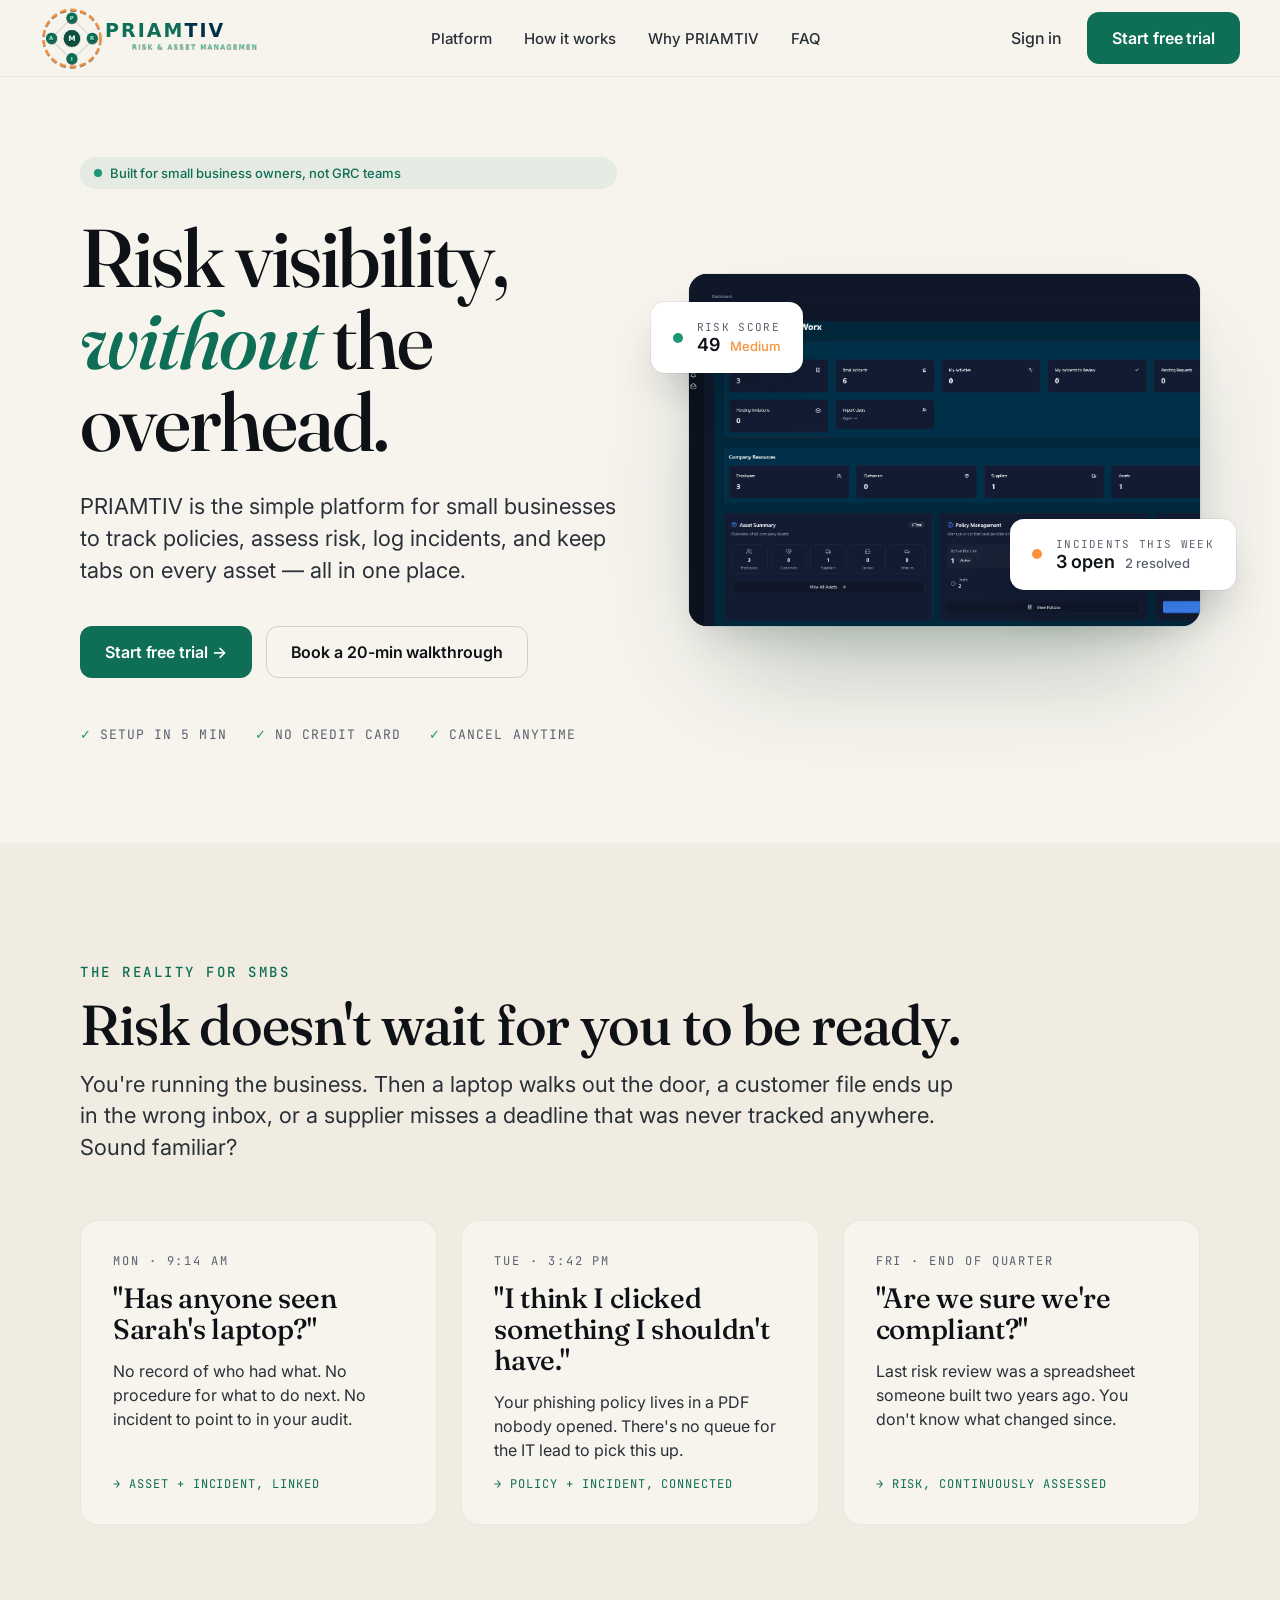
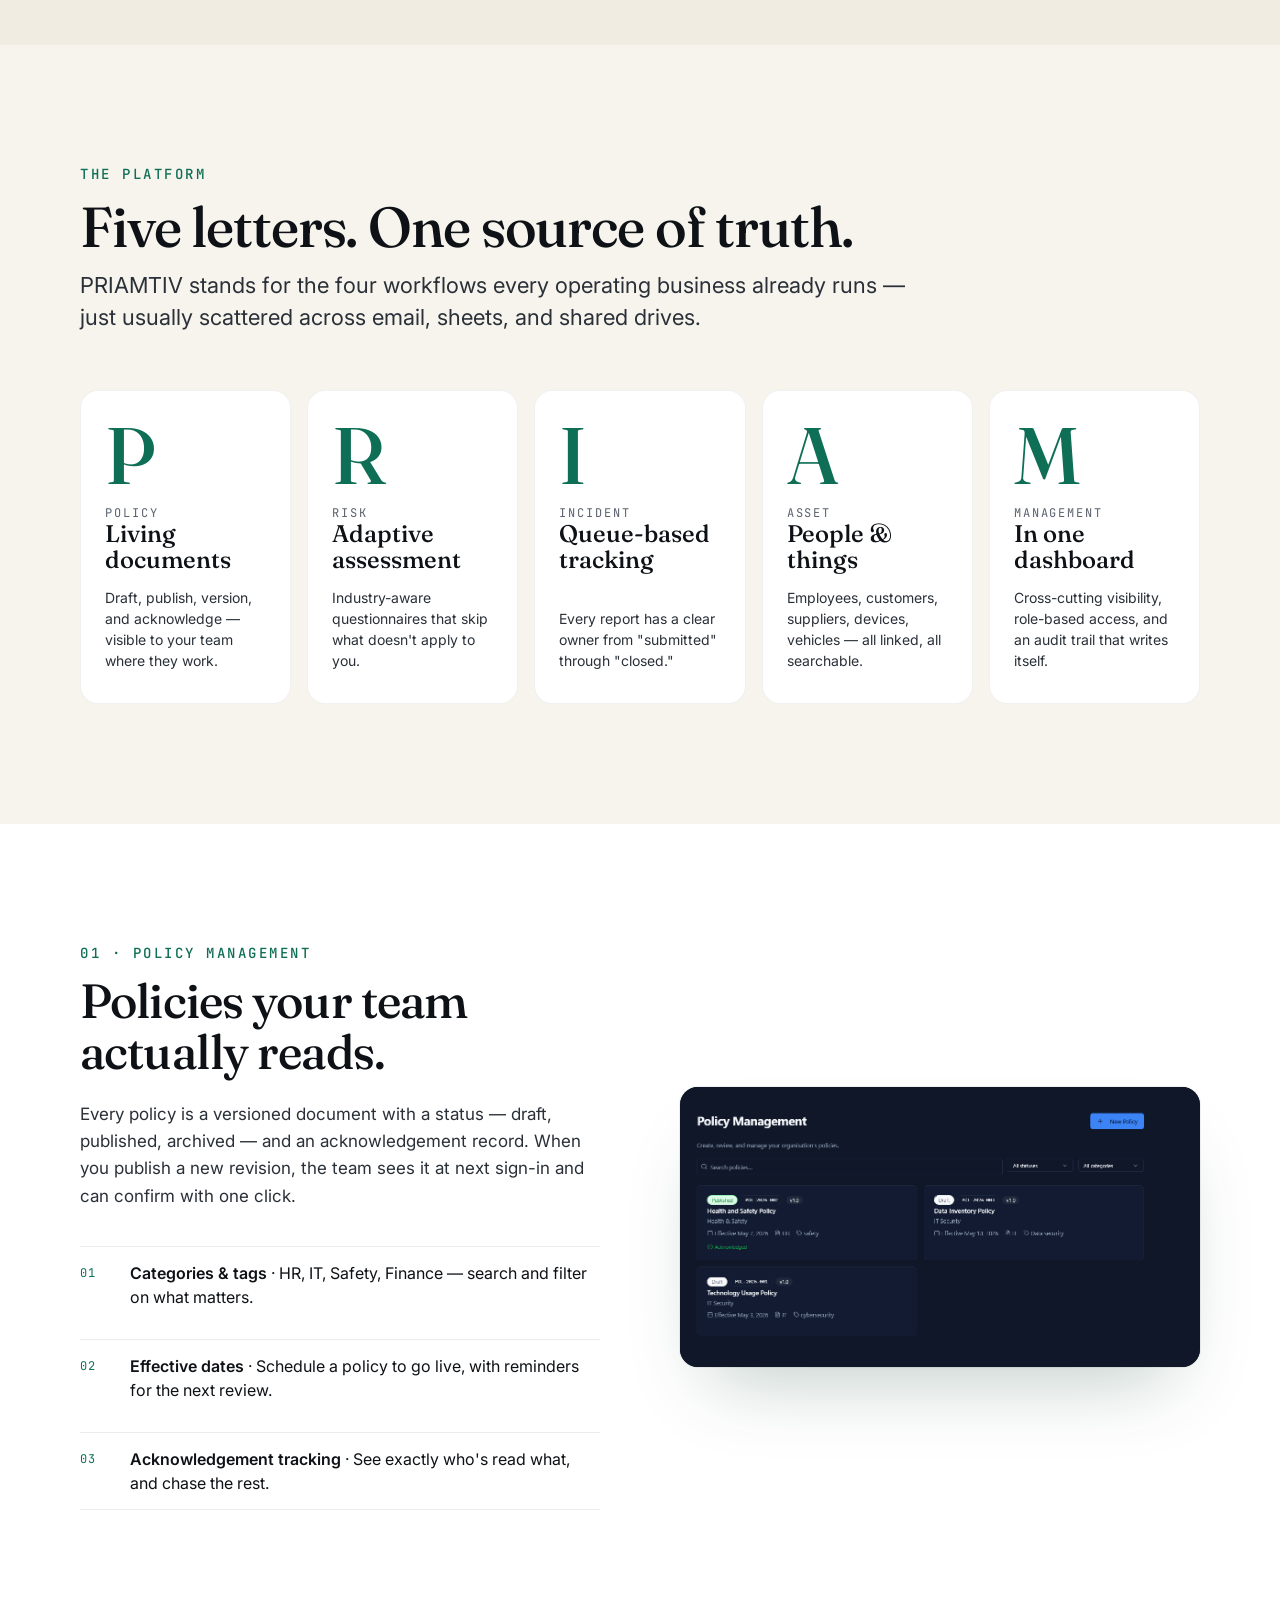
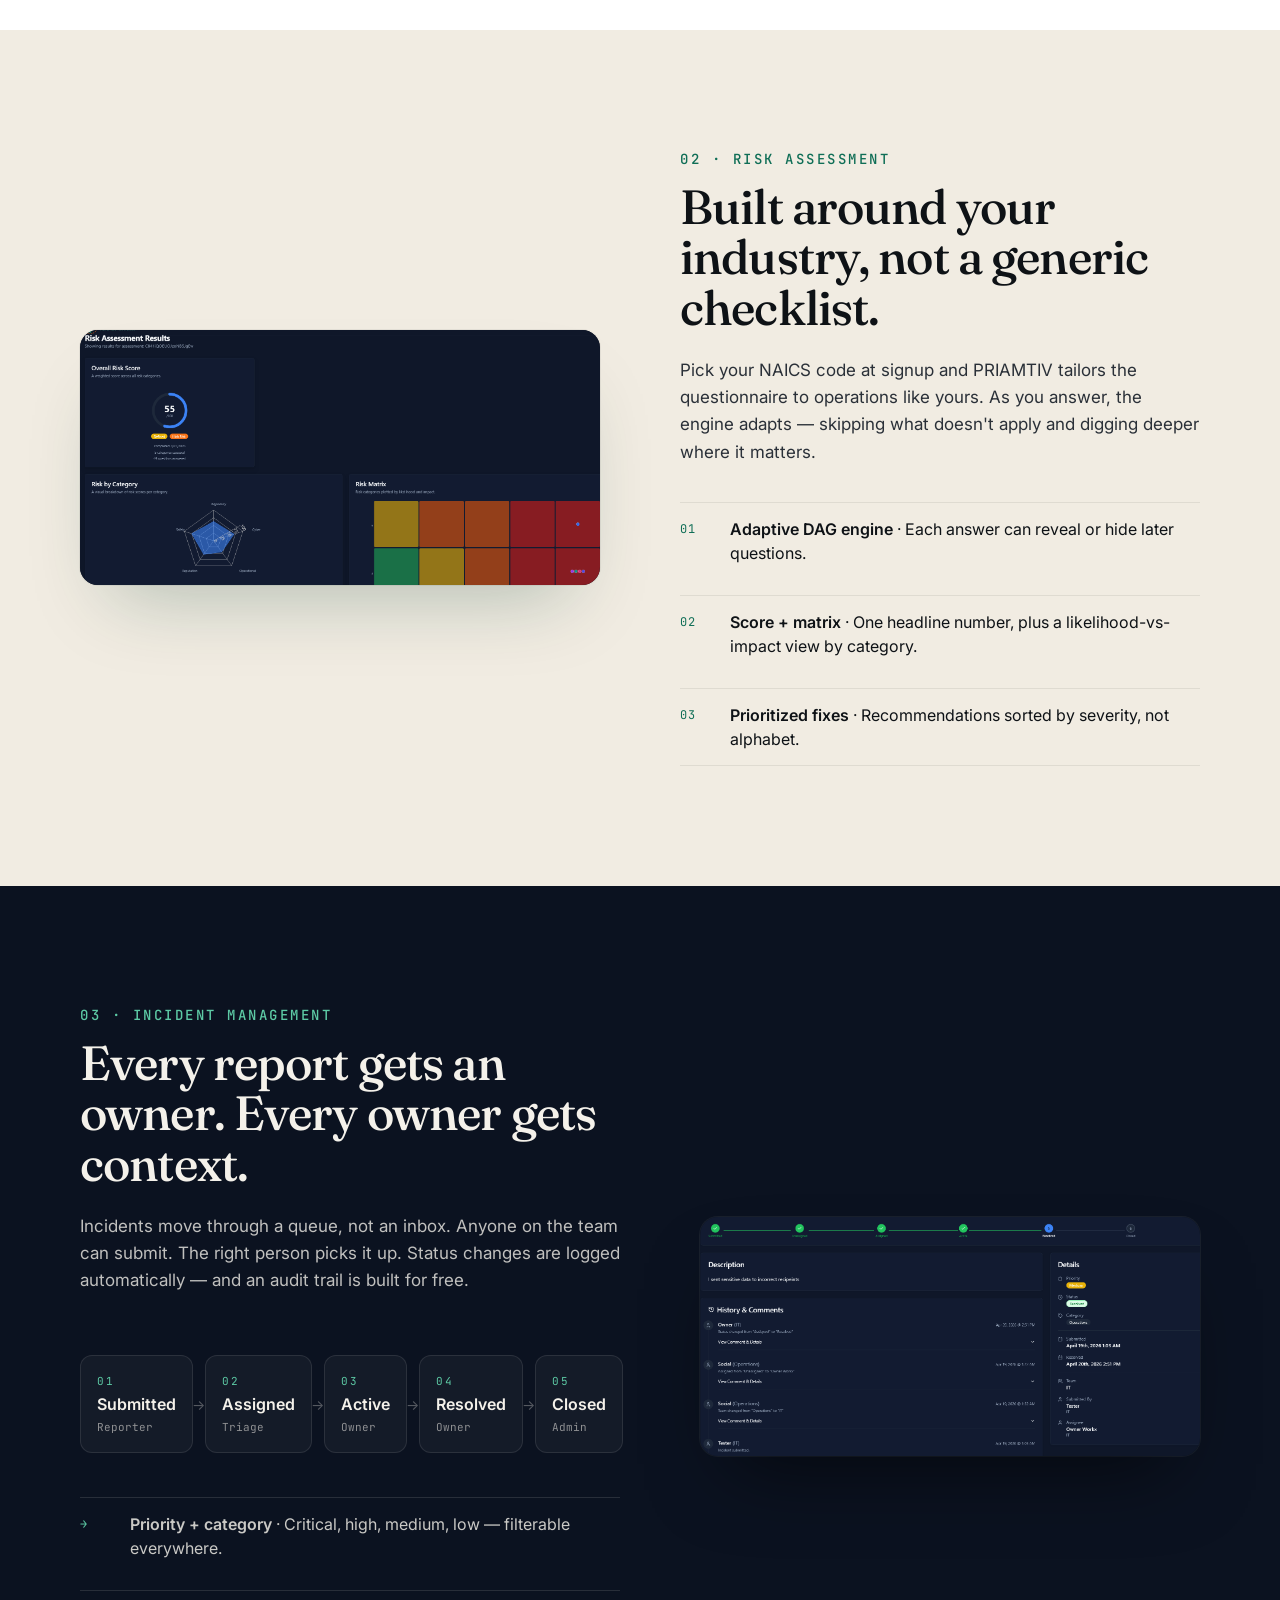
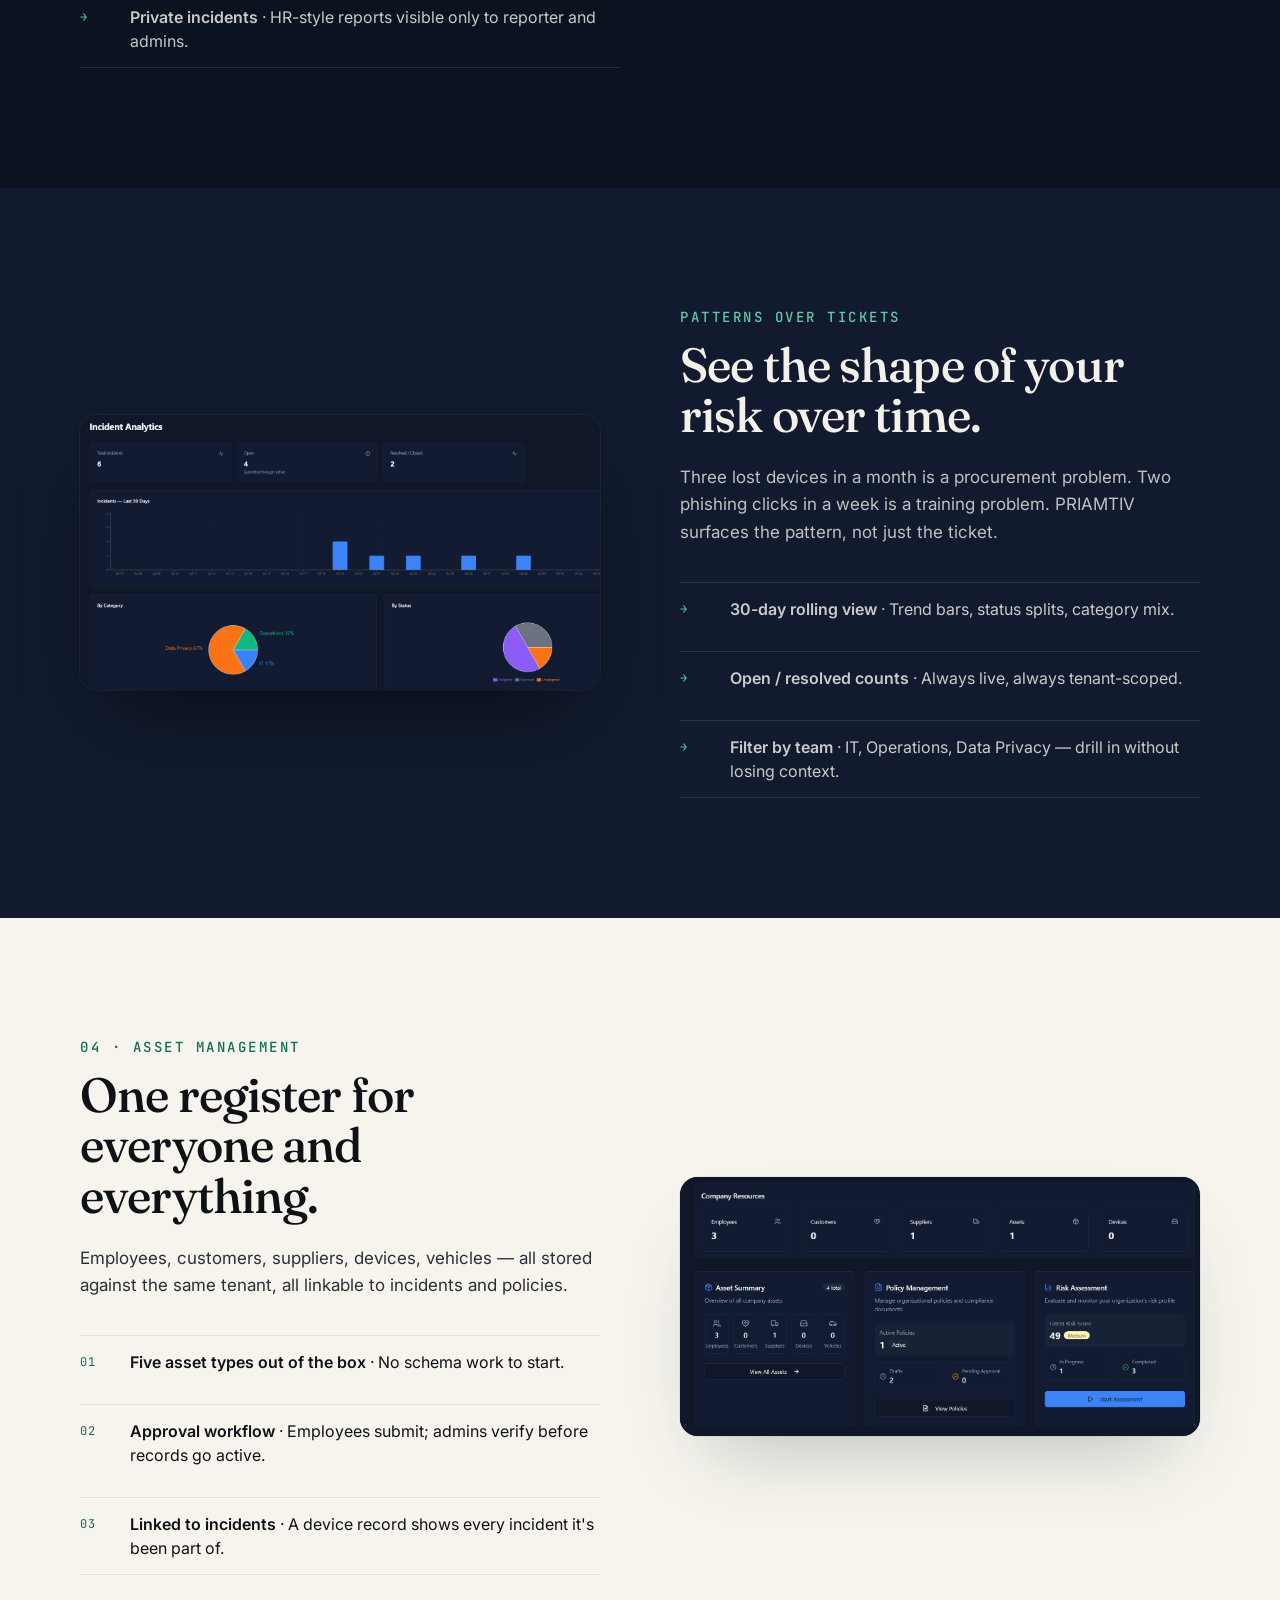
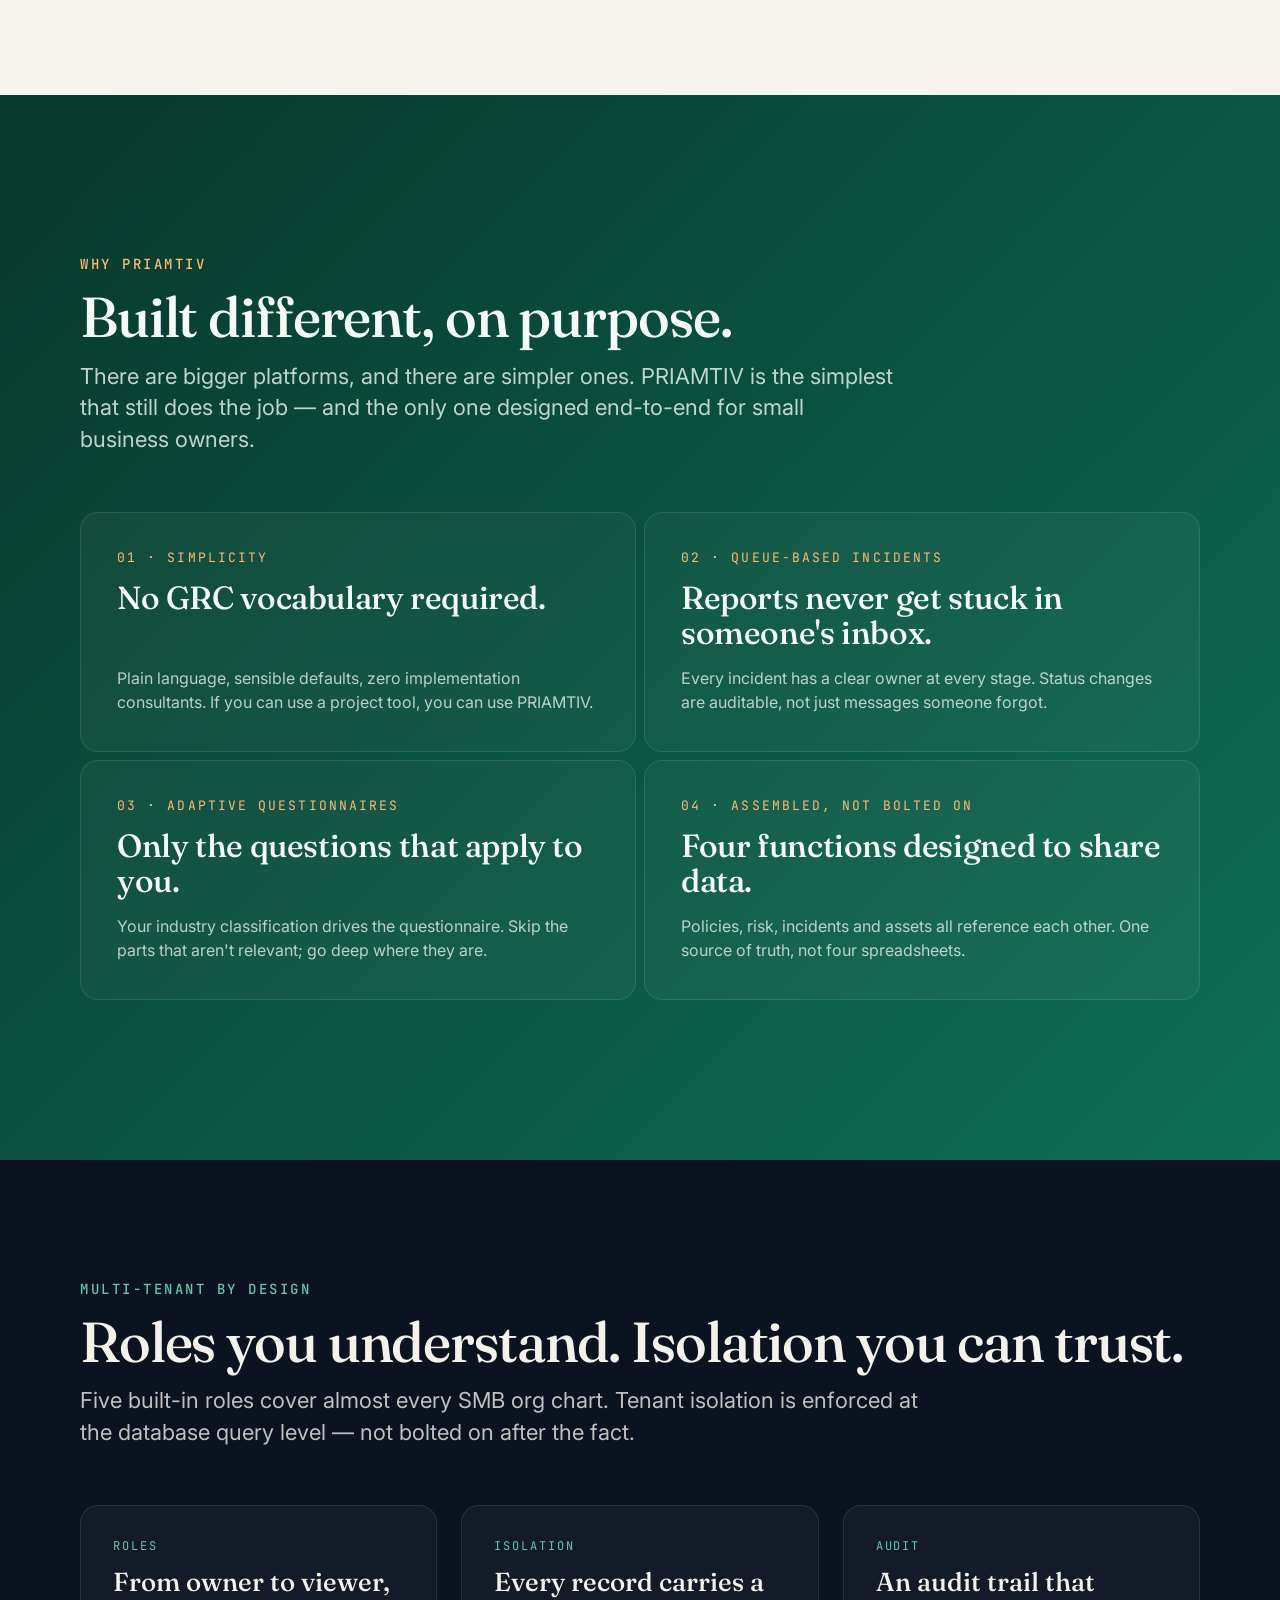
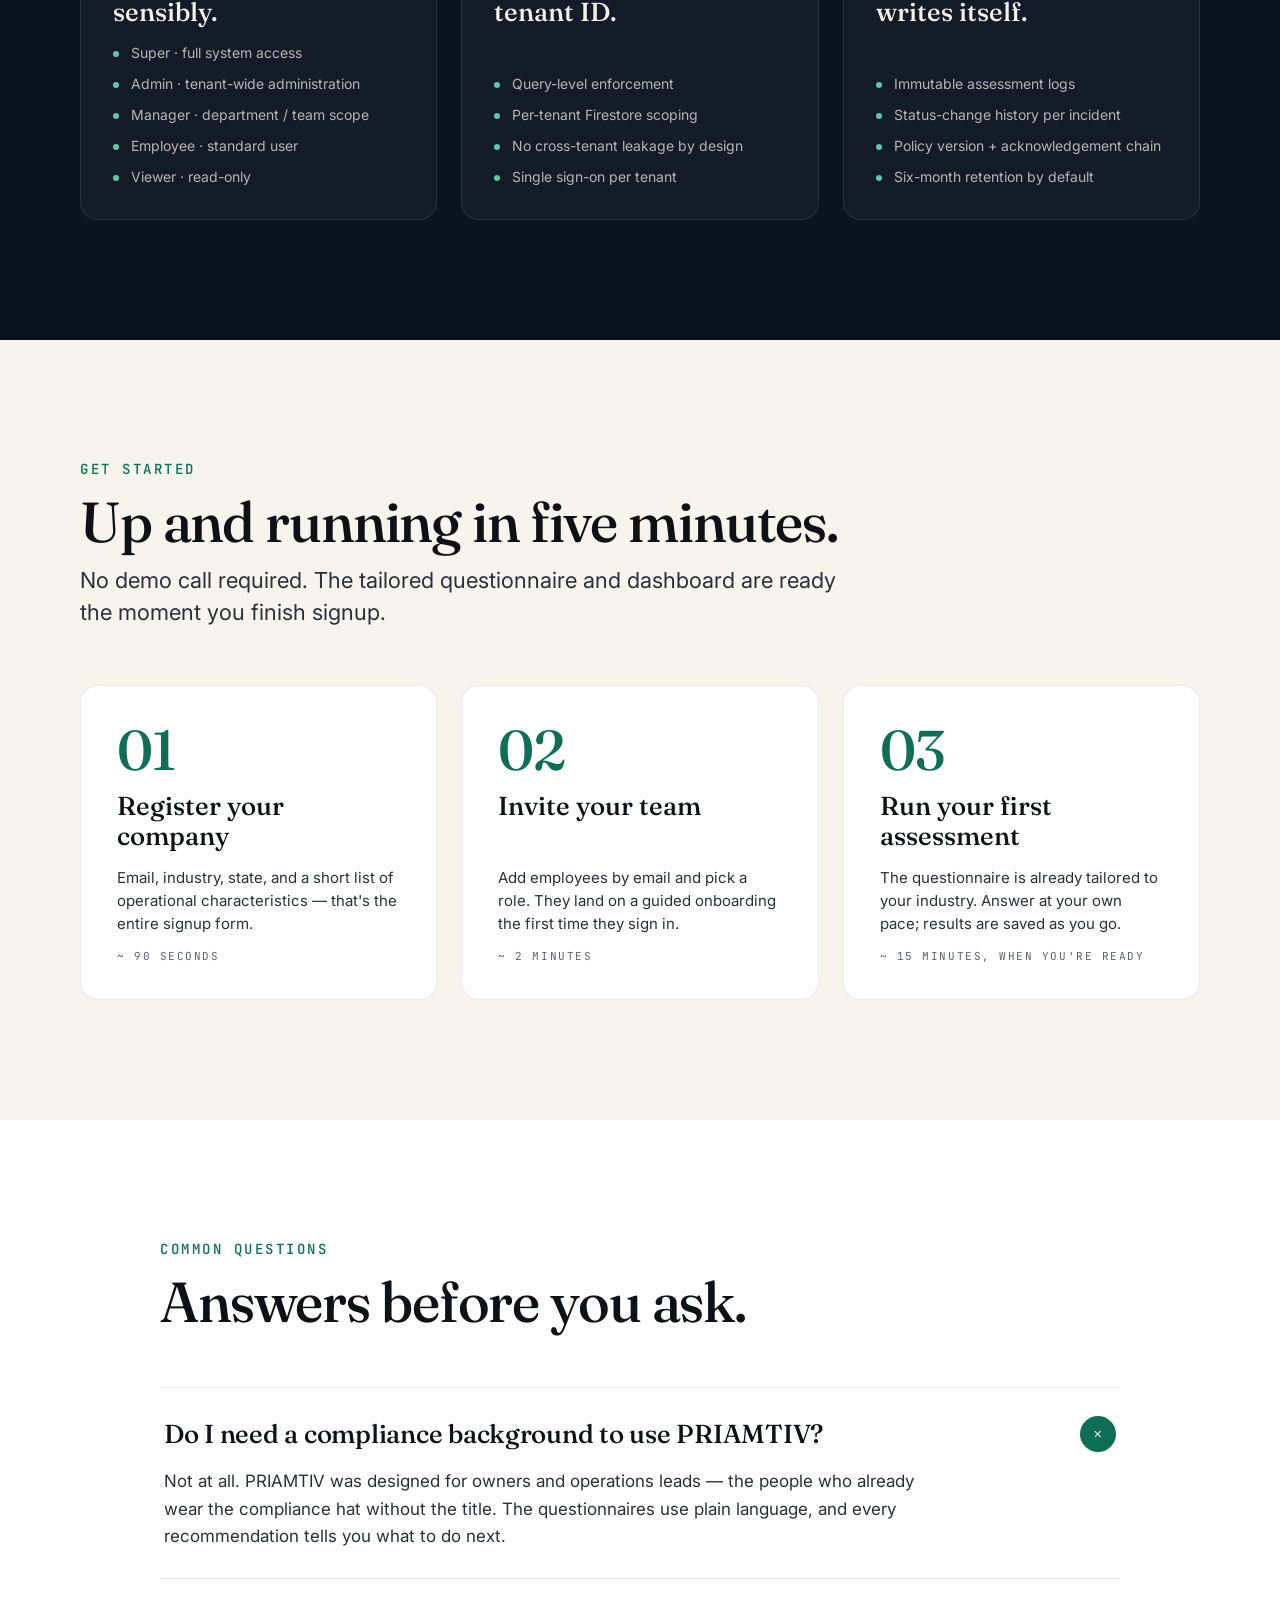
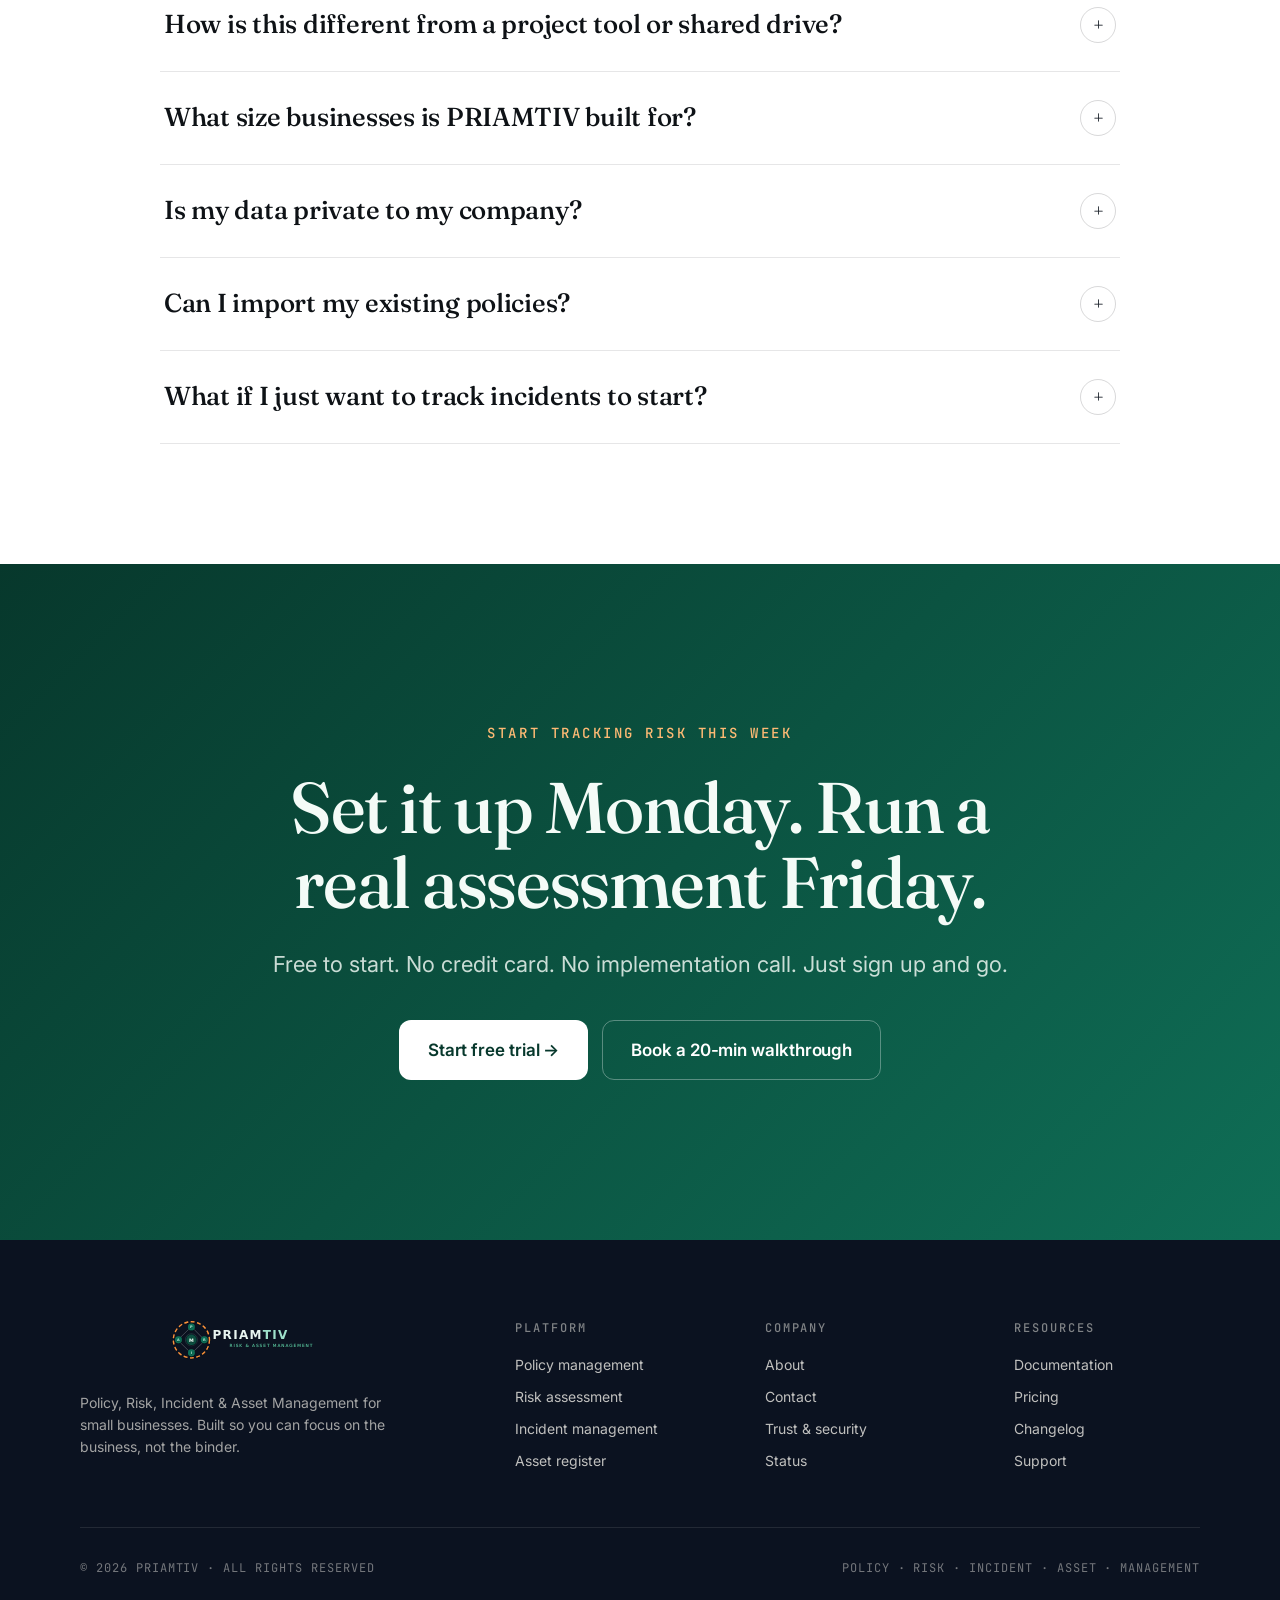
==== commit 84740b8a: "Replace PNG placeholders with proper SVG logo variants - logo.svg: PRIAM in brand teal #0F6E56 (read" ====
--- a/index.html
+++ b/index.html
@@ -704,7 +704,7 @@
 <nav class="top">
   <div class="row">
     <div class="brand">
-      <img src="assets/logo.png" alt="PRIAMTIV">
+      <img src="assets/logo.svg" alt="PRIAMTIV">
     </div>
     <div class="links">
       <a href="#platform">Platform</a>
@@ -725,7 +725,7 @@
 <!-- ============== MOBILE NAV OVERLAY ============== -->
 <div id="nav-overlay" role="dialog" aria-modal="true" aria-label="Navigation menu">
   <div class="overlay-head">
-    <img src="assets/logo.png" alt="PRIAMTIV">
+    <img src="assets/logo.svg" alt="PRIAMTIV">
     <button class="overlay-close" id="overlay-close" aria-label="Close menu">✕</button>
   </div>
   <nav class="overlay-links">
@@ -1148,7 +1148,7 @@
 <footer class="foot">
   <div class="row">
     <div class="brand">
-      <img src="assets/logo-light.png" alt="PRIAMTIV">
+      <img src="assets/logo-light.svg" alt="PRIAMTIV">
       <p>Policy, Risk, Incident &amp; Asset Management for small businesses. Built so you can focus on the business, not the binder.</p>
     </div>
     <div>
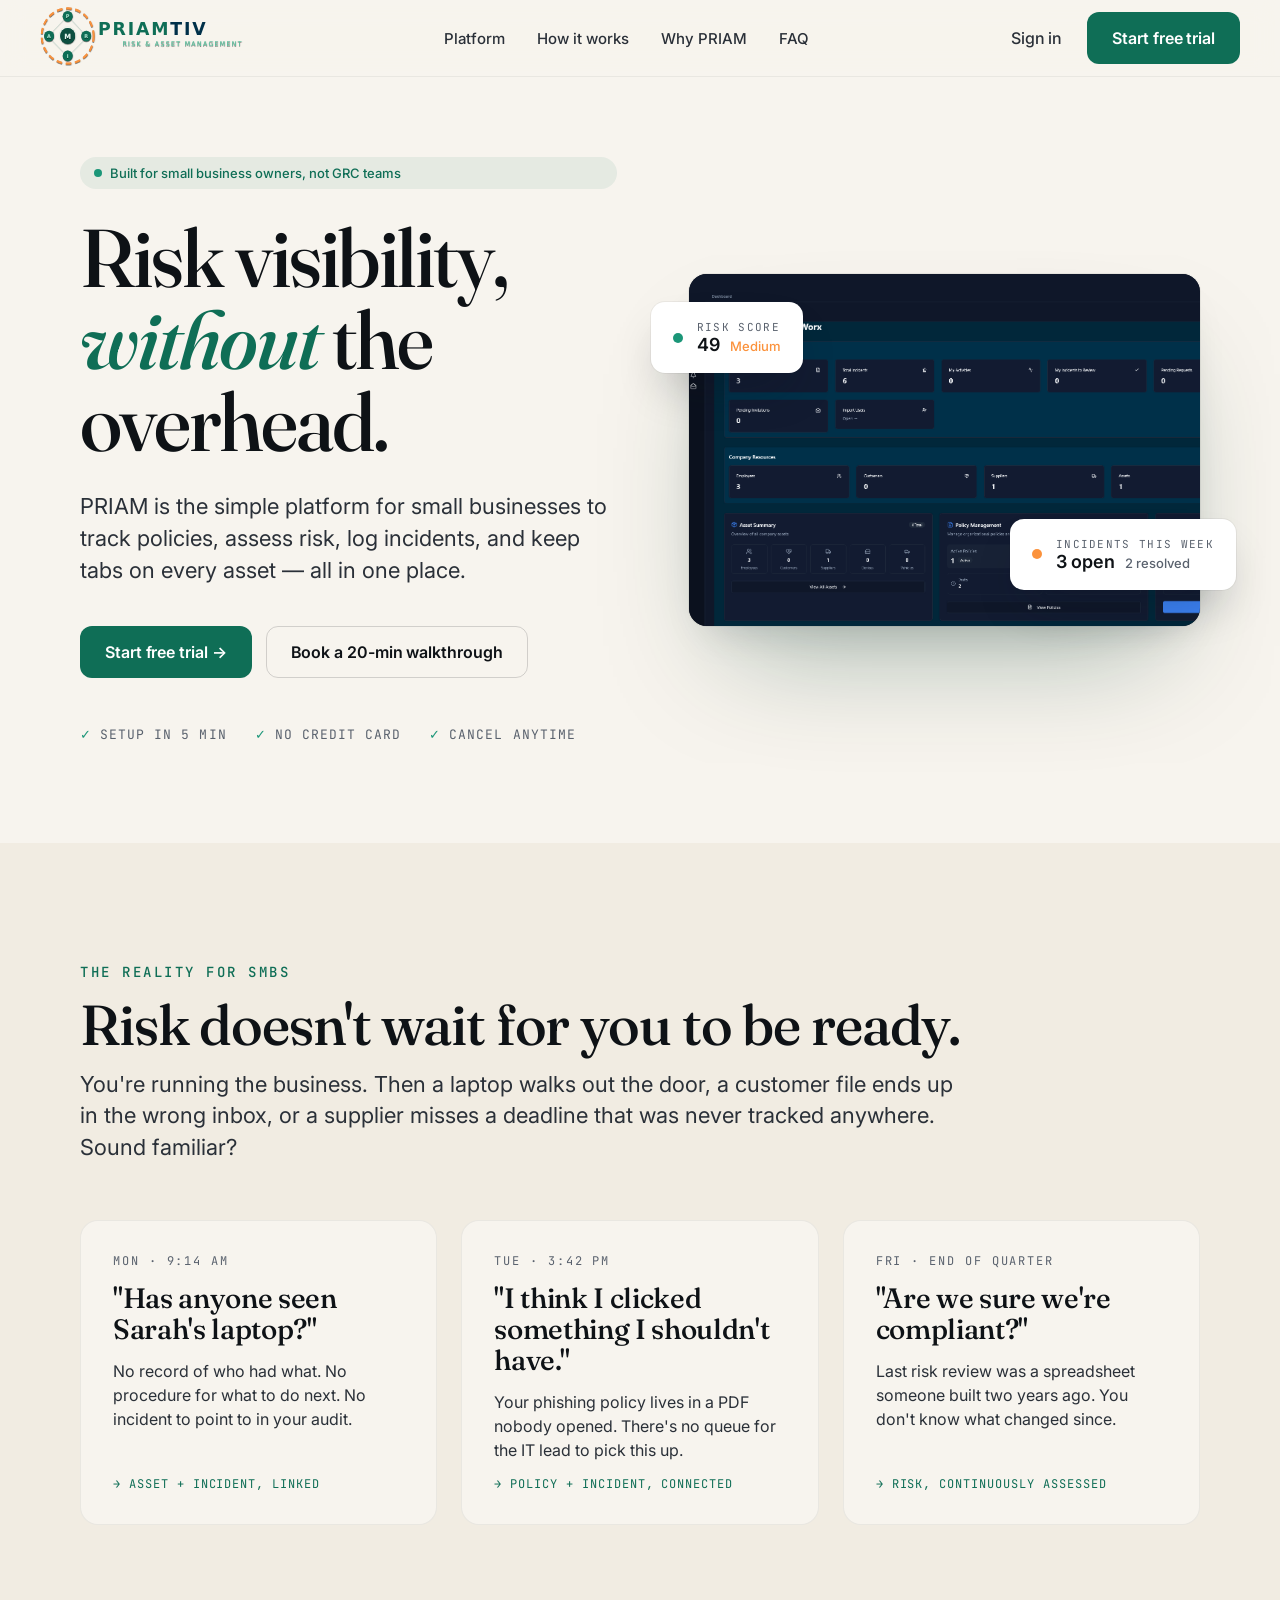
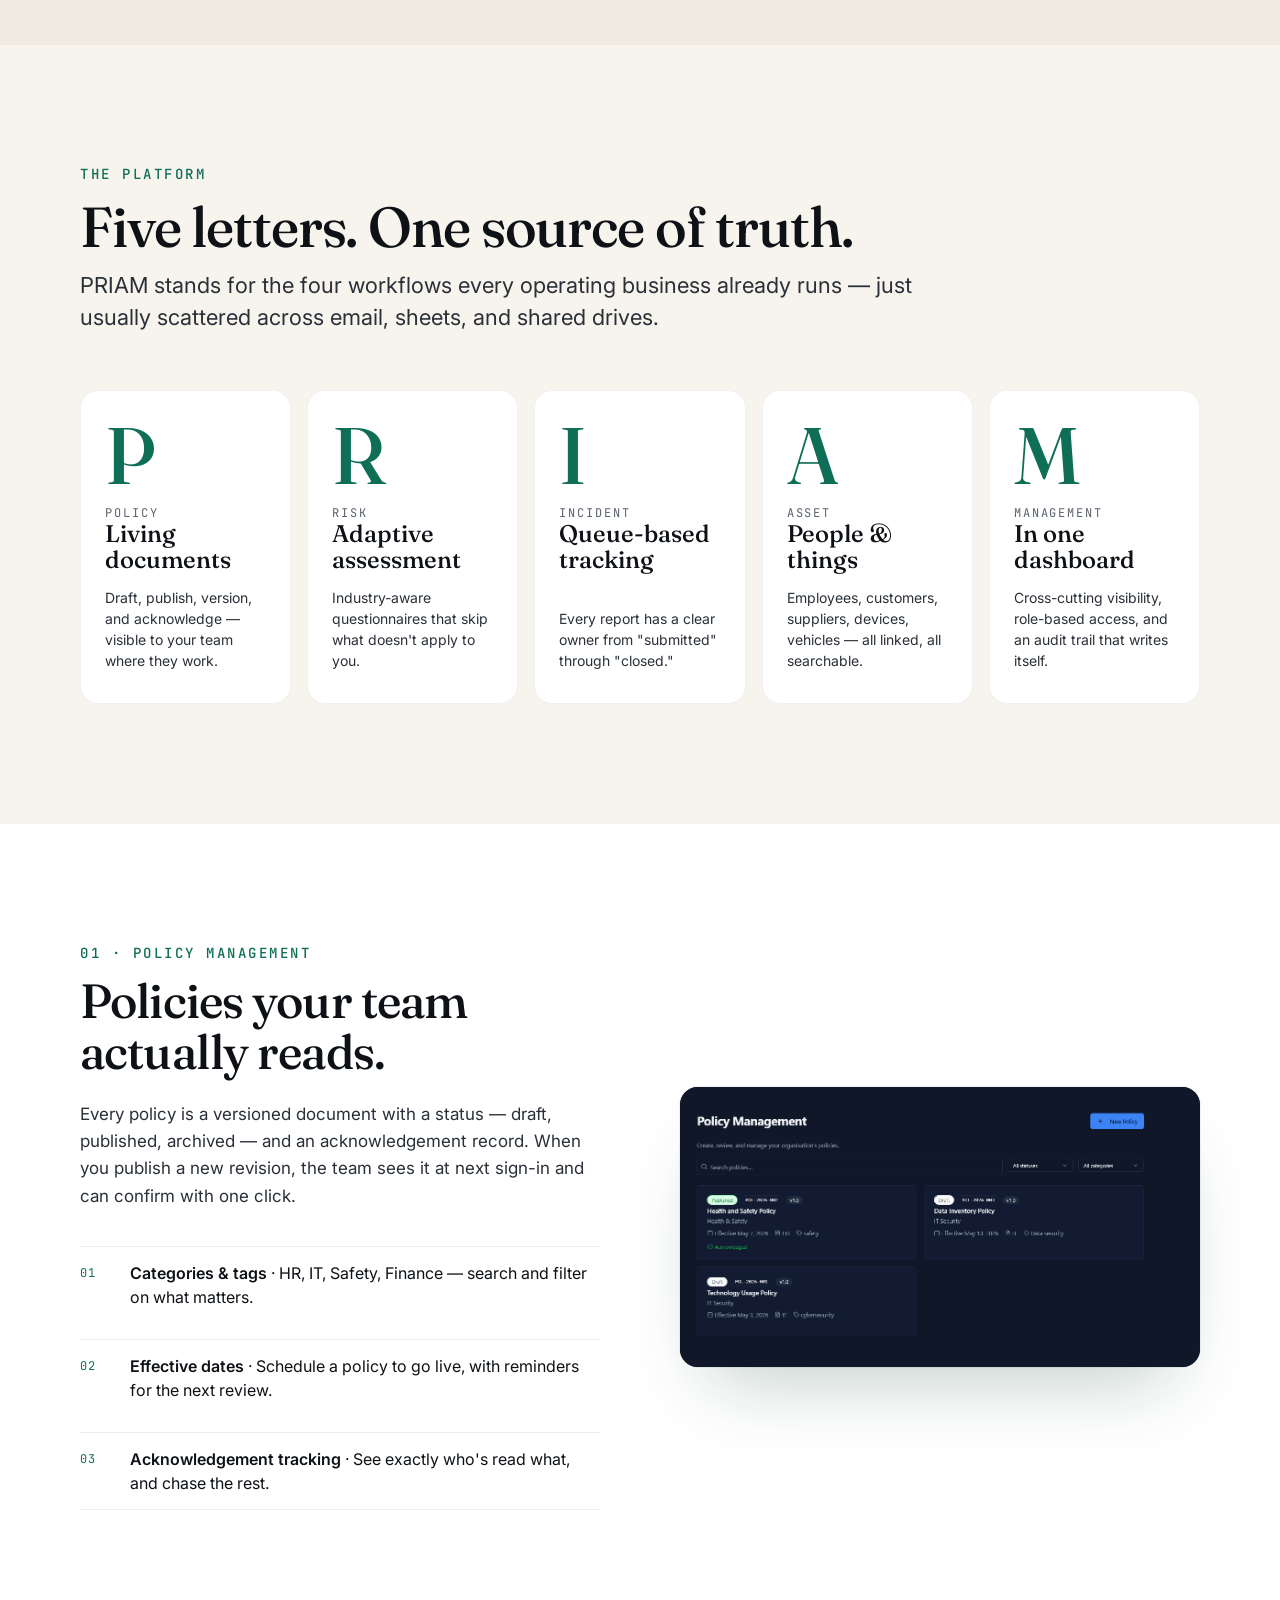
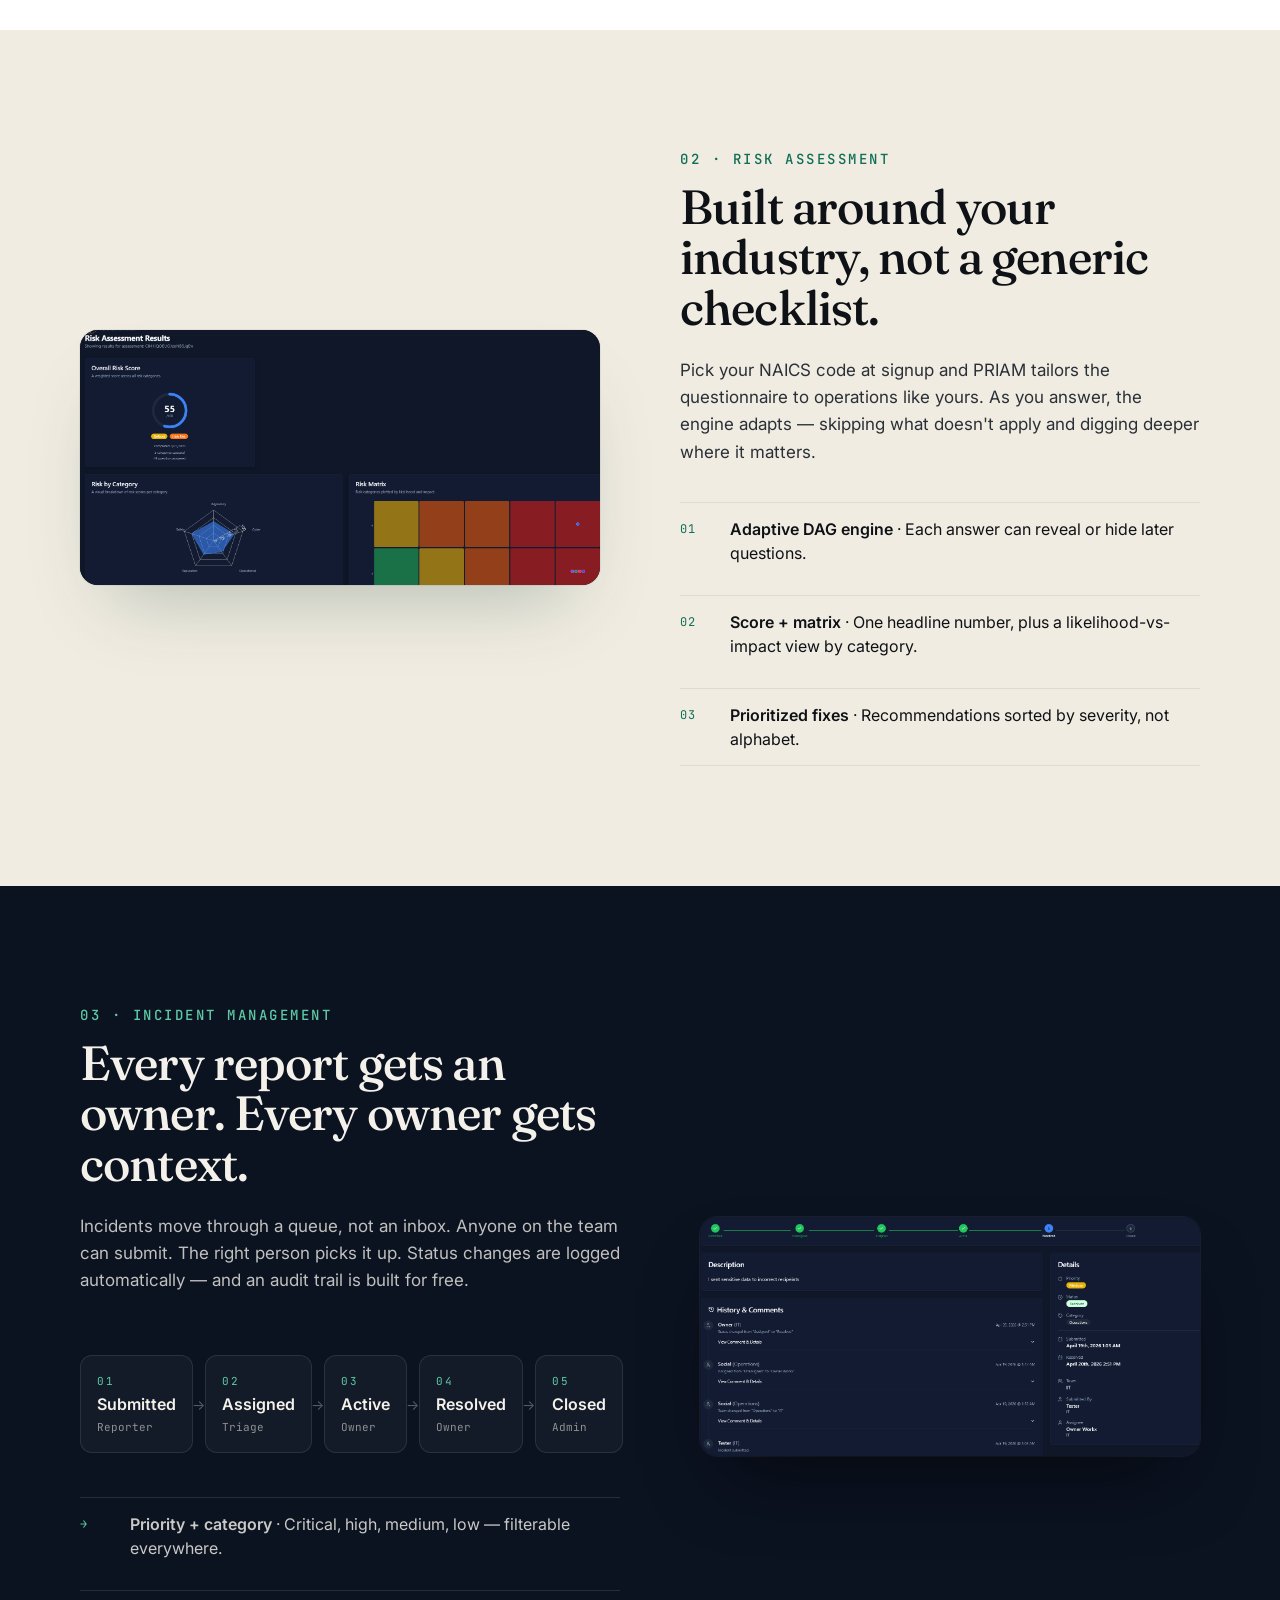
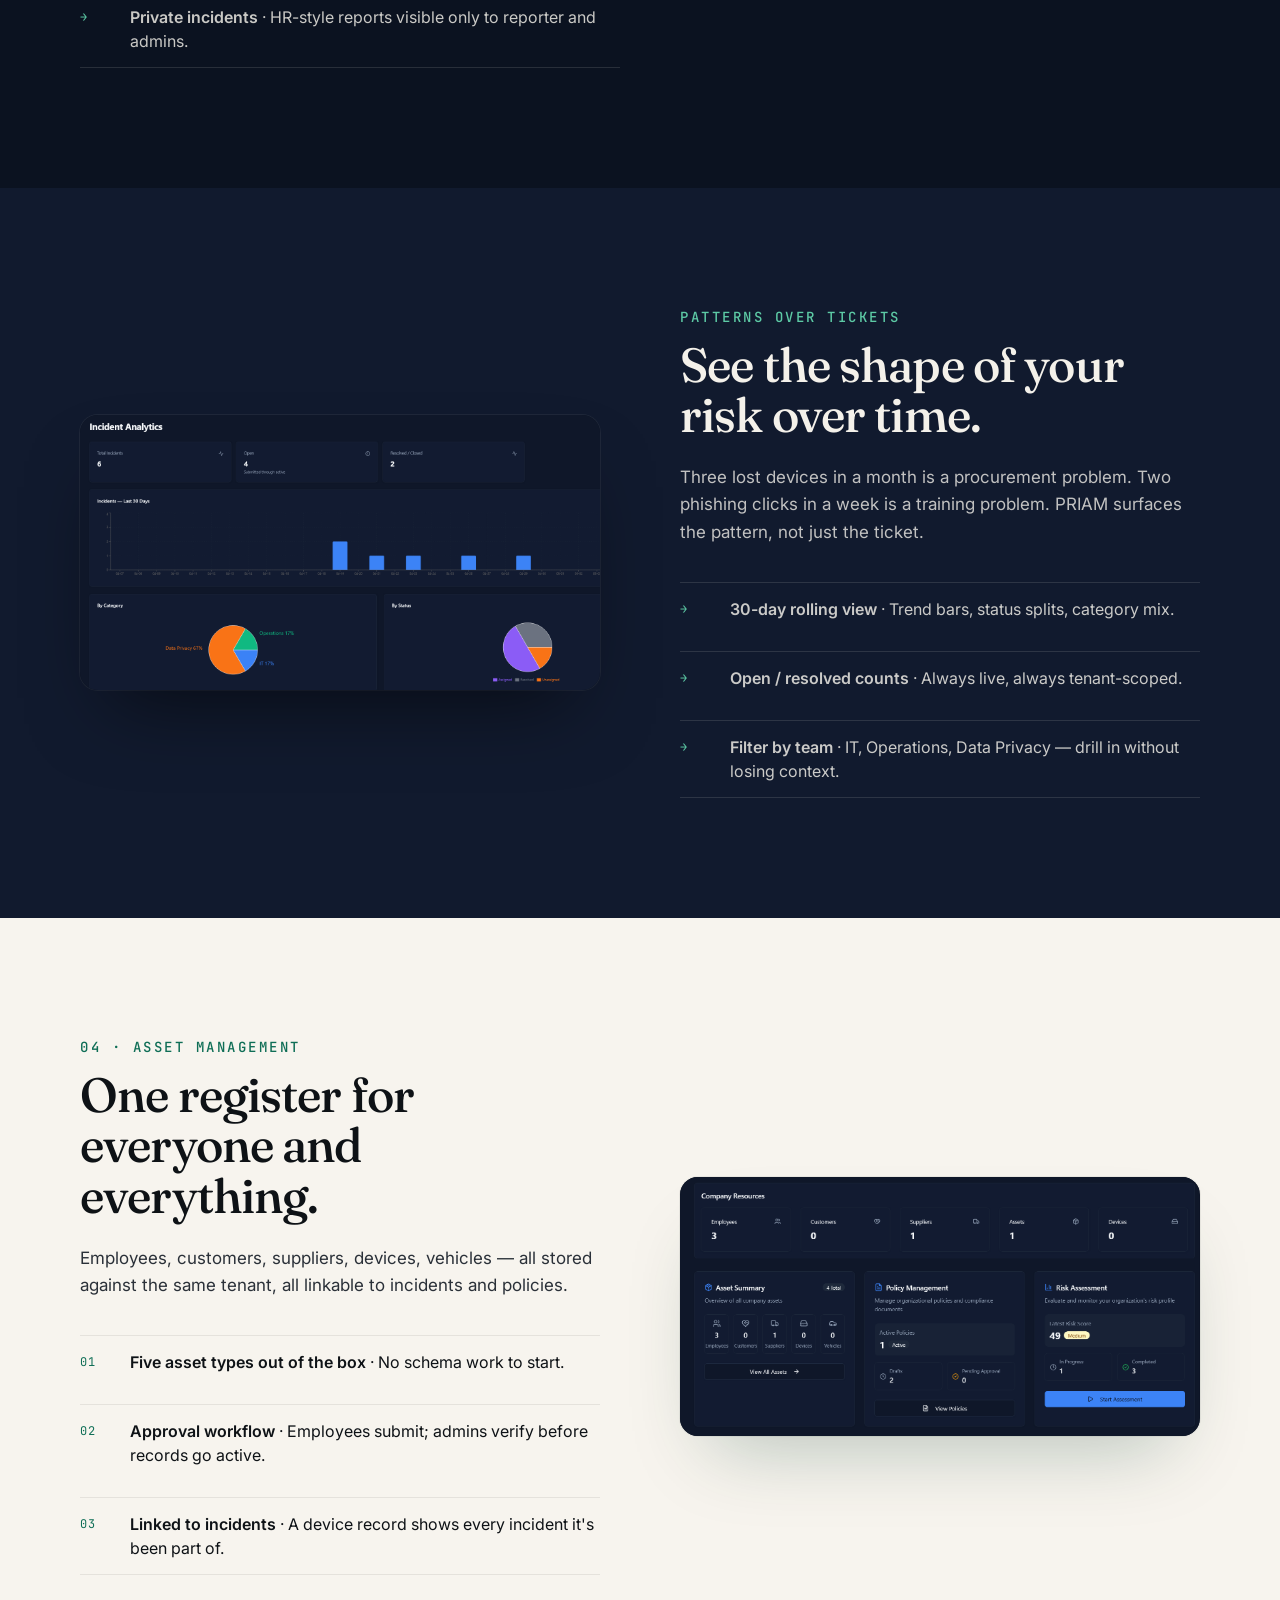
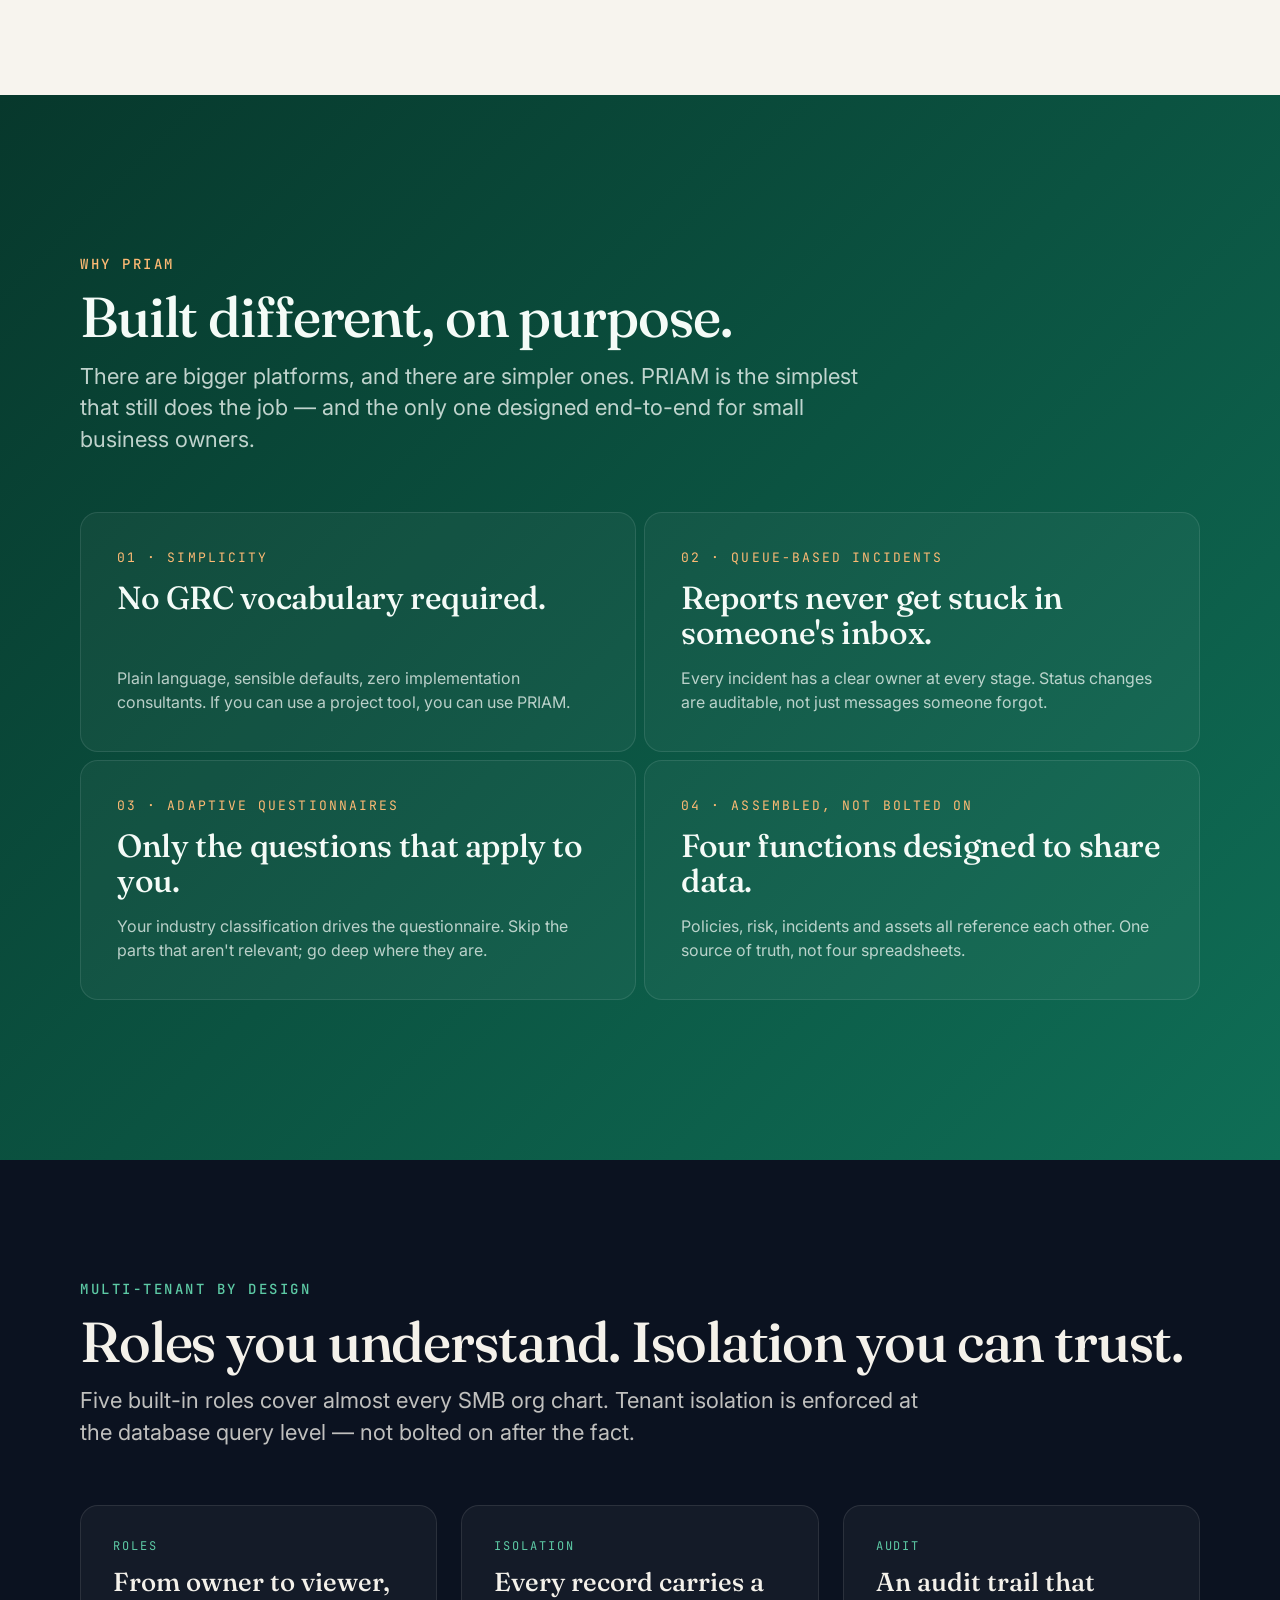
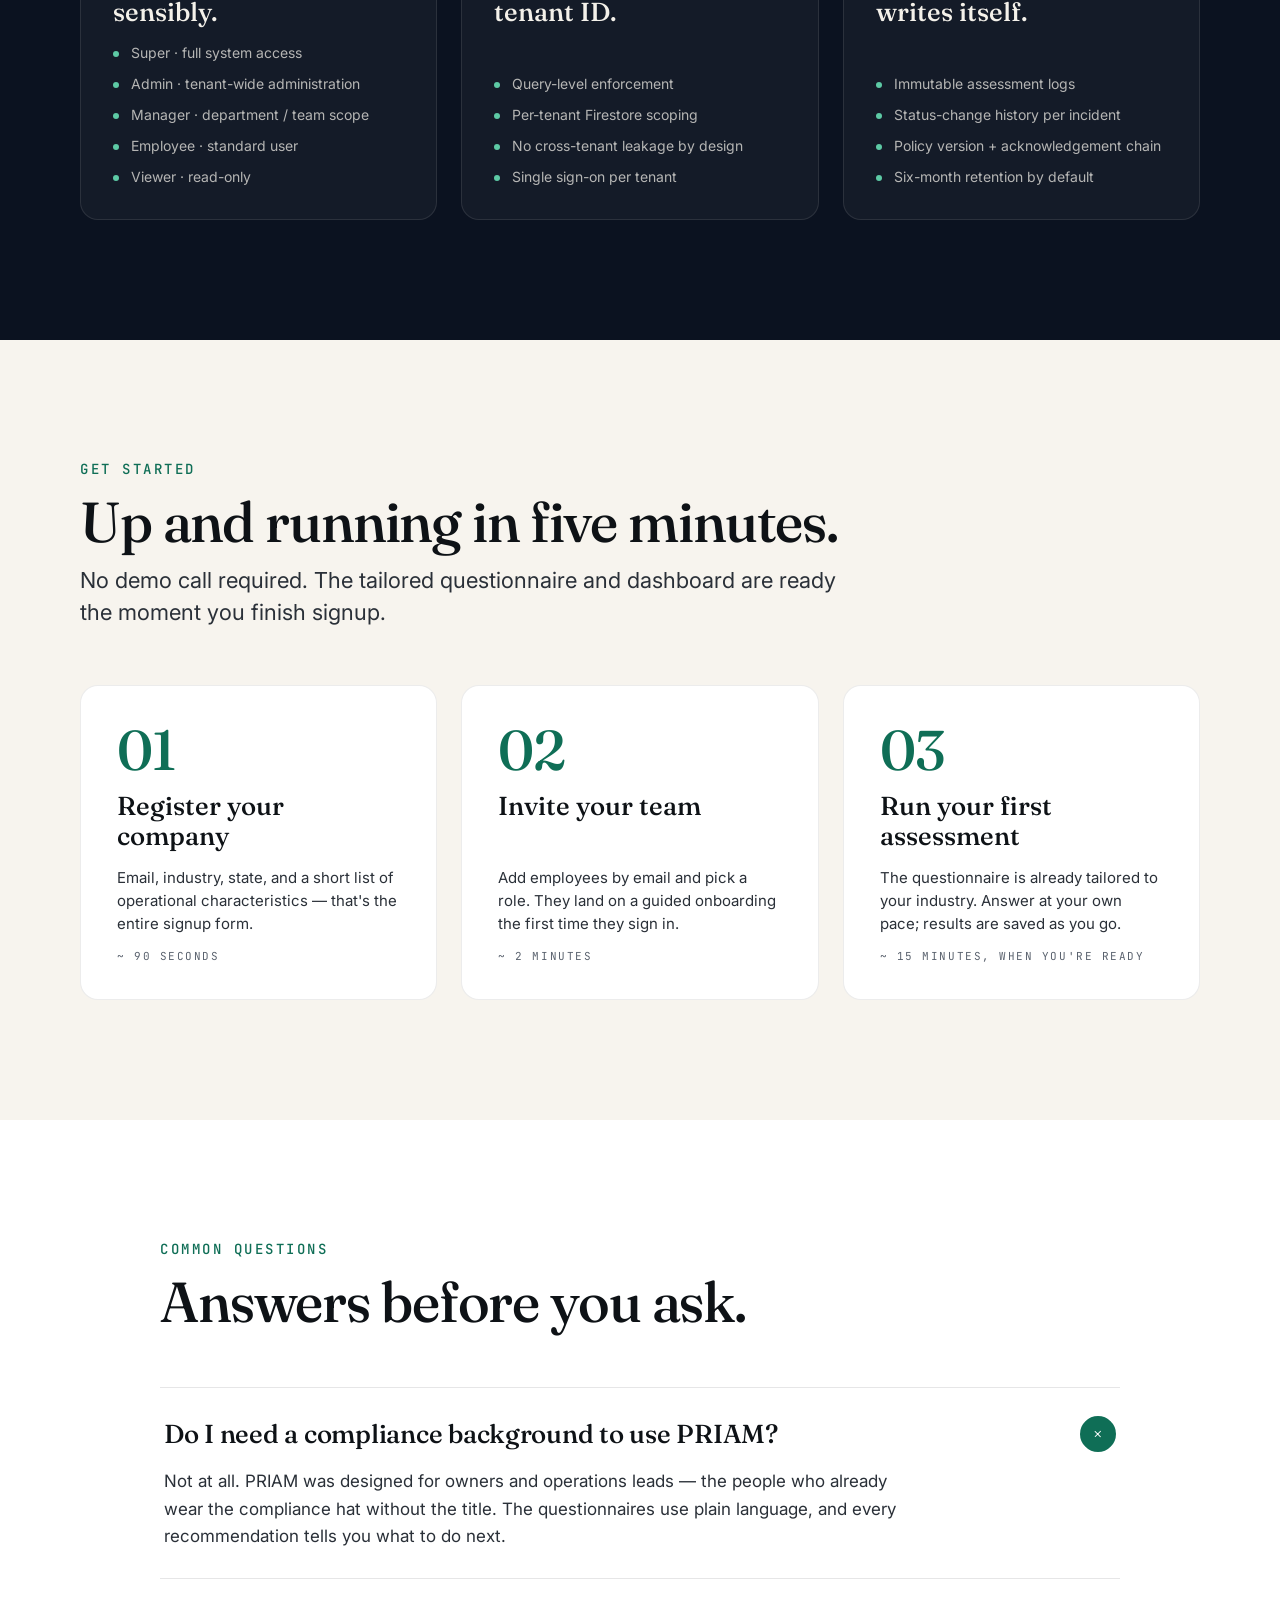
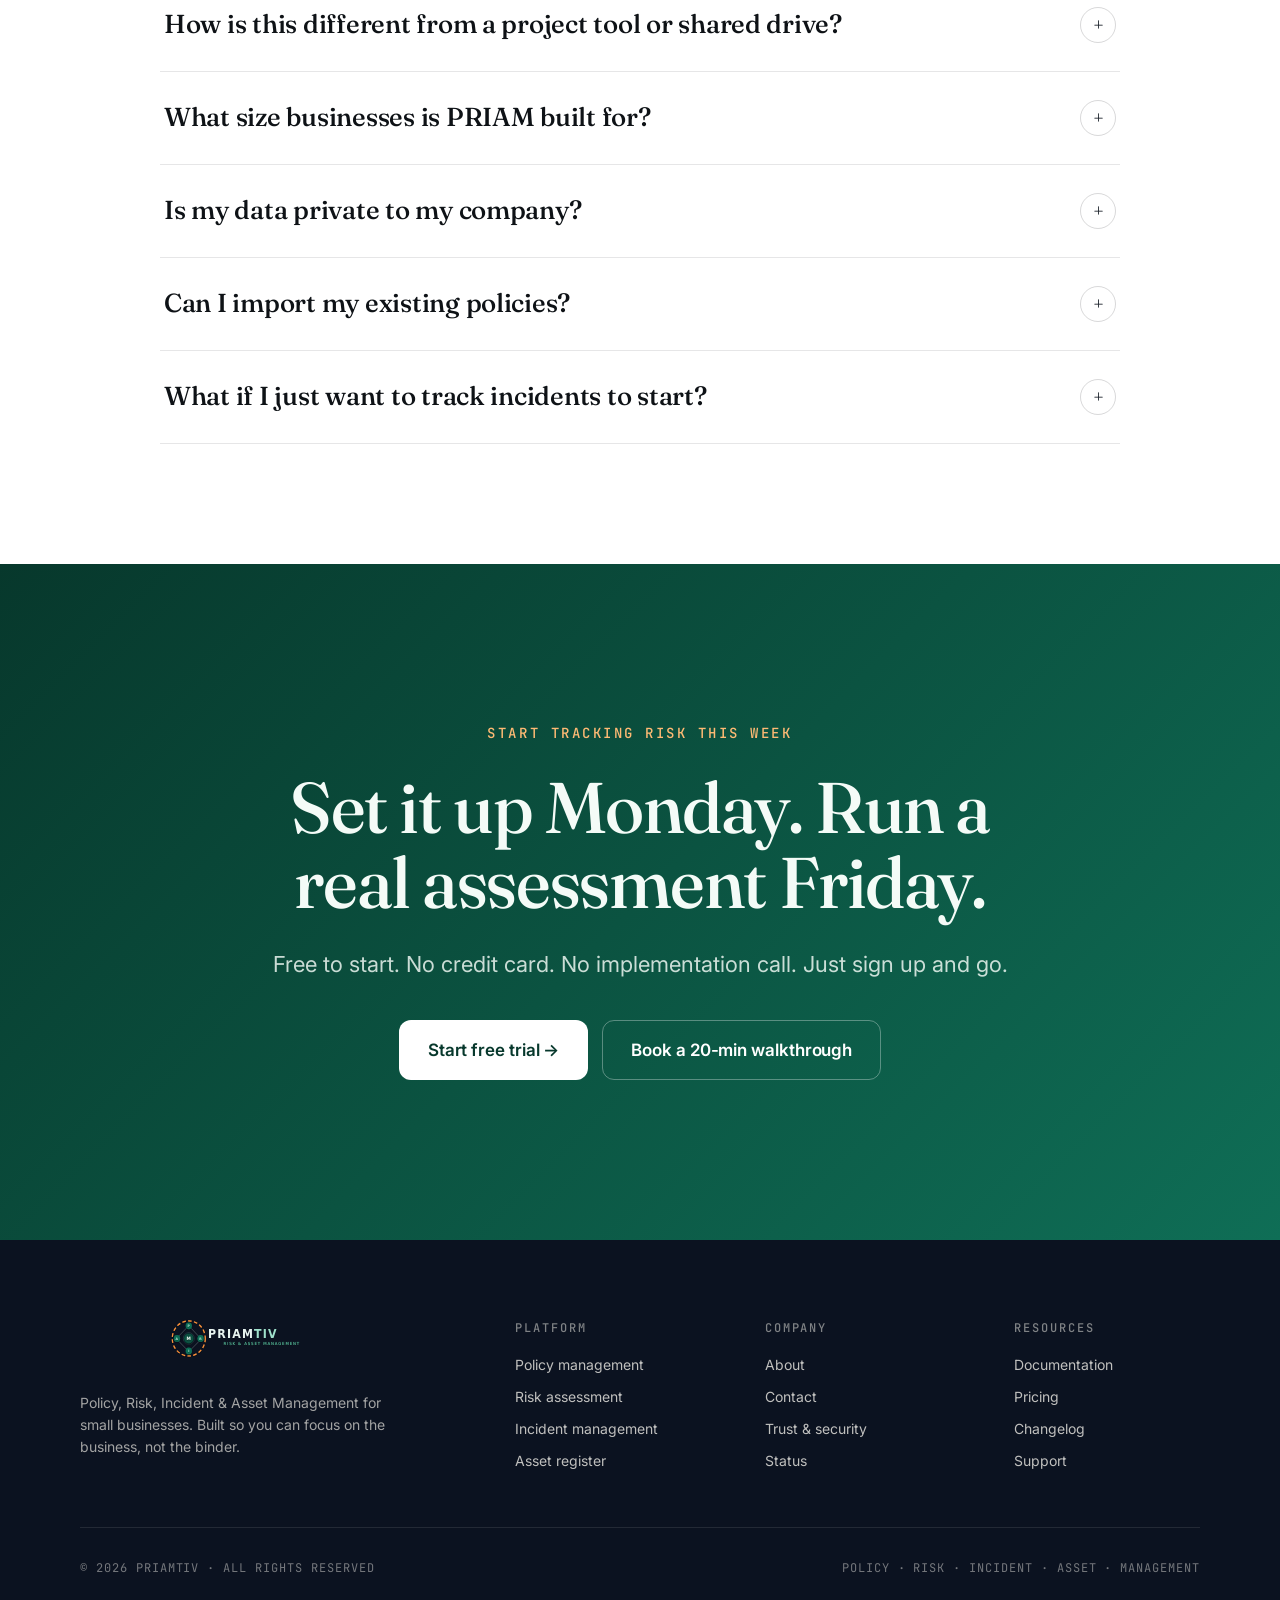
==== commit 35a8c4bd: "Fix: PRIAMTIV -> PRIAM in page text." ====
--- a/index.html
+++ b/index.html
@@ -2,9 +2,9 @@
 <html lang="en">
 <head>
 <meta charset="UTF-8">
-<title>PRIAMTIV — Risk visibility, without the GRC team</title>
+<title>PRIAM — Risk visibility, without the GRC team</title>
 <meta name="viewport" content="width=device-width, initial-scale=1">
-<meta name="description" content="PRIAMTIV is the simple platform for small businesses to track policies, assess risk, log incidents, and keep tabs on every asset — all in one place.">
+<meta name="description" content="PRIAM is the simple platform for small businesses to track policies, assess risk, log incidents, and keep tabs on every asset — all in one place.">
 <link rel="preconnect" href="https://fonts.googleapis.com">
 <link rel="preconnect" href="https://fonts.gstatic.com" crossorigin>
 <link href="https://fonts.googleapis.com/css2?family=Inter:wght@400;500;600;700;800&family=Fraunces:opsz,wght@9..144,400;9..144,500;9..144,600;9..144,700&family=JetBrains+Mono:wght@400;500&display=swap" rel="stylesheet">
@@ -704,12 +704,12 @@
 <nav class="top">
   <div class="row">
     <div class="brand">
-      <img src="assets/logo.svg" alt="PRIAMTIV">
+      <img src="assets/logo.svg" alt="PRIAM">
     </div>
     <div class="links">
       <a href="#platform">Platform</a>
       <a href="#how">How it works</a>
-      <a href="#why">Why PRIAMTIV</a>
+      <a href="#why">Why PRIAM</a>
       <a href="#faq">FAQ</a>
     </div>
     <div class="cta">
@@ -725,13 +725,13 @@
 <!-- ============== MOBILE NAV OVERLAY ============== -->
 <div id="nav-overlay" role="dialog" aria-modal="true" aria-label="Navigation menu">
   <div class="overlay-head">
-    <img src="assets/logo.svg" alt="PRIAMTIV">
+    <img src="assets/logo.svg" alt="PRIAM">
     <button class="overlay-close" id="overlay-close" aria-label="Close menu">✕</button>
   </div>
   <nav class="overlay-links">
     <a href="#platform">Platform</a>
     <a href="#how">How it works</a>
-    <a href="#why">Why PRIAMTIV</a>
+    <a href="#why">Why PRIAM</a>
     <a href="#faq">FAQ</a>
   </nav>
   <div class="overlay-cta">
@@ -749,7 +749,7 @@
         Built for small business owners, not GRC teams
       </span>
       <h1 class="display">Risk visibility, <span class="accent">without</span> the overhead.</h1>
-      <p class="lead">PRIAMTIV is the simple platform for small businesses to track policies, assess risk, log incidents, and keep tabs on every asset — all in one place.</p>
+      <p class="lead">PRIAM is the simple platform for small businesses to track policies, assess risk, log incidents, and keep tabs on every asset — all in one place.</p>
       <div class="hero-cta">
         <a class="btn btn-primary" href="https://powerdatainc.com/hello/">Start free trial →</a>
         <a class="btn btn-secondary" href="https://powerdatainc.com/hello/">Book a 20-min walkthrough</a>
@@ -761,7 +761,7 @@
       </div>
     </div>
     <div class="hero-visual">
-      <img src="assets/admin-dashboard.png" alt="PRIAMTIV dashboard">
+      <img src="assets/admin-dashboard.png" alt="PRIAM dashboard">
       <div class="float-card tl">
         <span class="dot pulse" style="background: var(--teal-500);"></span>
         <div>
@@ -817,7 +817,7 @@
     <div class="section-header">
       <div class="eyebrow-row"><span class="eyebrow">The platform</span></div>
       <h2 class="title">Five letters. One source of truth.</h2>
-      <p class="lead" style="max-width: 60ch;">PRIAMTIV stands for the four workflows every operating business already runs — just usually scattered across email, sheets, and shared drives.</p>
+      <p class="lead" style="max-width: 60ch;">PRIAM stands for the four workflows every operating business already runs — just usually scattered across email, sheets, and shared drives.</p>
     </div>
     <div class="acronym-row">
       <div class="acronym-card">
@@ -896,7 +896,7 @@
           <div class="eyebrow-row"><span class="eyebrow">02 · Risk assessment</span></div>
           <h3 class="heading" style="font-size: 48px; line-height: 1.05; letter-spacing: -0.018em;">Built around your industry, not a generic checklist.</h3>
         </div>
-        <p class="body">Pick your NAICS code at signup and PRIAMTIV tailors the questionnaire to operations like yours. As you answer, the engine adapts — skipping what doesn't apply and digging deeper where it matters.</p>
+        <p class="body">Pick your NAICS code at signup and PRIAM tailors the questionnaire to operations like yours. As you answer, the engine adapts — skipping what doesn't apply and digging deeper where it matters.</p>
         <div class="features">
           <div class="feature"><span class="num">01</span><div class="body"><strong>Adaptive DAG engine</strong> · Each answer can reveal or hide later questions.</div></div>
           <div class="feature"><span class="num">02</span><div class="body"><strong>Score + matrix</strong> · One headline number, plus a likelihood-vs-impact view by category.</div></div>
@@ -948,7 +948,7 @@
           <div class="eyebrow-row"><span class="eyebrow">Patterns over tickets</span></div>
           <h3 class="heading" style="font-size: 48px; line-height: 1.05; letter-spacing: -0.018em; color:#F4F1EA;">See the shape of your risk over time.</h3>
         </div>
-        <p class="body" style="color: rgba(244,241,234,0.78);">Three lost devices in a month is a procurement problem. Two phishing clicks in a week is a training problem. PRIAMTIV surfaces the pattern, not just the ticket.</p>
+        <p class="body" style="color: rgba(244,241,234,0.78);">Three lost devices in a month is a procurement problem. Two phishing clicks in a week is a training problem. PRIAM surfaces the pattern, not just the ticket.</p>
         <div class="features">
           <div class="feature"><span class="num">→</span><div class="body" style="color: rgba(244,241,234,0.82);"><strong>30-day rolling view</strong> · Trend bars, status splits, category mix.</div></div>
           <div class="feature"><span class="num">→</span><div class="body" style="color: rgba(244,241,234,0.82);"><strong>Open / resolved counts</strong> · Always live, always tenant-scoped.</div></div>
@@ -985,19 +985,19 @@
   </div>
 </section>
 
-<!-- ============== WHY PRIAMTIV ============== -->
+<!-- ============== WHY PRIAM ============== -->
 <section class="section huge bg-teal" id="why">
   <div class="container">
     <div class="section-header">
-      <div class="eyebrow-row"><span class="eyebrow">Why PRIAMTIV</span></div>
+      <div class="eyebrow-row"><span class="eyebrow">Why PRIAM</span></div>
       <h2 class="title" style="color:#F4FBF7;">Built different, on purpose.</h2>
-      <p class="lead" style="color: rgba(244,251,247,0.78); max-width: 60ch;">There are bigger platforms, and there are simpler ones. PRIAMTIV is the simplest that still does the job — and the only one designed end-to-end for small business owners.</p>
+      <p class="lead" style="color: rgba(244,251,247,0.78); max-width: 60ch;">There are bigger platforms, and there are simpler ones. PRIAM is the simplest that still does the job — and the only one designed end-to-end for small business owners.</p>
     </div>
     <div class="diff-grid">
       <div class="diff-card">
         <span class="num">01 · SIMPLICITY</span>
         <div class="head">No GRC vocabulary required.</div>
-        <div class="desc">Plain language, sensible defaults, zero implementation consultants. If you can use a project tool, you can use PRIAMTIV.</div>
+        <div class="desc">Plain language, sensible defaults, zero implementation consultants. If you can use a project tool, you can use PRIAM.</div>
       </div>
       <div class="diff-card">
         <span class="num">02 · QUEUE-BASED INCIDENTS</span>
@@ -1102,24 +1102,24 @@
     </div>
     <div class="faq-list">
       <details class="faq" open>
-        <summary>Do I need a compliance background to use PRIAMTIV?<span class="plus">+</span></summary>
-        <div class="answer">Not at all. PRIAMTIV was designed for owners and operations leads — the people who already wear the compliance hat without the title. The questionnaires use plain language, and every recommendation tells you what to do next.</div>
+        <summary>Do I need a compliance background to use PRIAM?<span class="plus">+</span></summary>
+        <div class="answer">Not at all. PRIAM was designed for owners and operations leads — the people who already wear the compliance hat without the title. The questionnaires use plain language, and every recommendation tells you what to do next.</div>
       </details>
       <details class="faq">
         <summary>How is this different from a project tool or shared drive?<span class="plus">+</span></summary>
-        <div class="answer">A shared drive stores documents. A project tool tracks tasks. PRIAMTIV connects policies, risks, incidents, and assets so a change in one updates the others — and gives you an audit trail neither of those produces on its own.</div>
+        <div class="answer">A shared drive stores documents. A project tool tracks tasks. PRIAM connects policies, risks, incidents, and assets so a change in one updates the others — and gives you an audit trail neither of those produces on its own.</div>
       </details>
       <details class="faq">
-        <summary>What size businesses is PRIAMTIV built for?<span class="plus">+</span></summary>
-        <div class="answer">PRIAMTIV is built for small and growing businesses — typically 5 to 250 employees. The platform scales gracefully as you add departments, but the experience stays geared toward teams without a dedicated GRC function.</div>
+        <summary>What size businesses is PRIAM built for?<span class="plus">+</span></summary>
+        <div class="answer">PRIAM is built for small and growing businesses — typically 5 to 250 employees. The platform scales gracefully as you add departments, but the experience stays geared toward teams without a dedicated GRC function.</div>
       </details>
       <details class="faq">
         <summary>Is my data private to my company?<span class="plus">+</span></summary>
-        <div class="answer">Yes. PRIAMTIV is multi-tenant: every record carries your tenant ID and isolation is enforced at the database query level. No cross-tenant access by design, and private incidents are visible only to the reporter and admins.</div>
+        <div class="answer">Yes. PRIAM is multi-tenant: every record carries your tenant ID and isolation is enforced at the database query level. No cross-tenant access by design, and private incidents are visible only to the reporter and admins.</div>
       </details>
       <details class="faq">
         <summary>Can I import my existing policies?<span class="plus">+</span></summary>
-        <div class="answer">Yes. Bring your existing policies in as drafts, version them inside PRIAMTIV, and publish when you're ready. The acknowledgement chain starts the moment you publish.</div>
+        <div class="answer">Yes. Bring your existing policies in as drafts, version them inside PRIAM, and publish when you're ready. The acknowledgement chain starts the moment you publish.</div>
       </details>
       <details class="faq">
         <summary>What if I just want to track incidents to start?<span class="plus">+</span></summary>
@@ -1148,7 +1148,7 @@
 <footer class="foot">
   <div class="row">
     <div class="brand">
-      <img src="assets/logo-light.svg" alt="PRIAMTIV">
+      <img src="assets/logo-light.svg" alt="PRIAM">
       <p>Policy, Risk, Incident &amp; Asset Management for small businesses. Built so you can focus on the business, not the binder.</p>
     </div>
     <div>
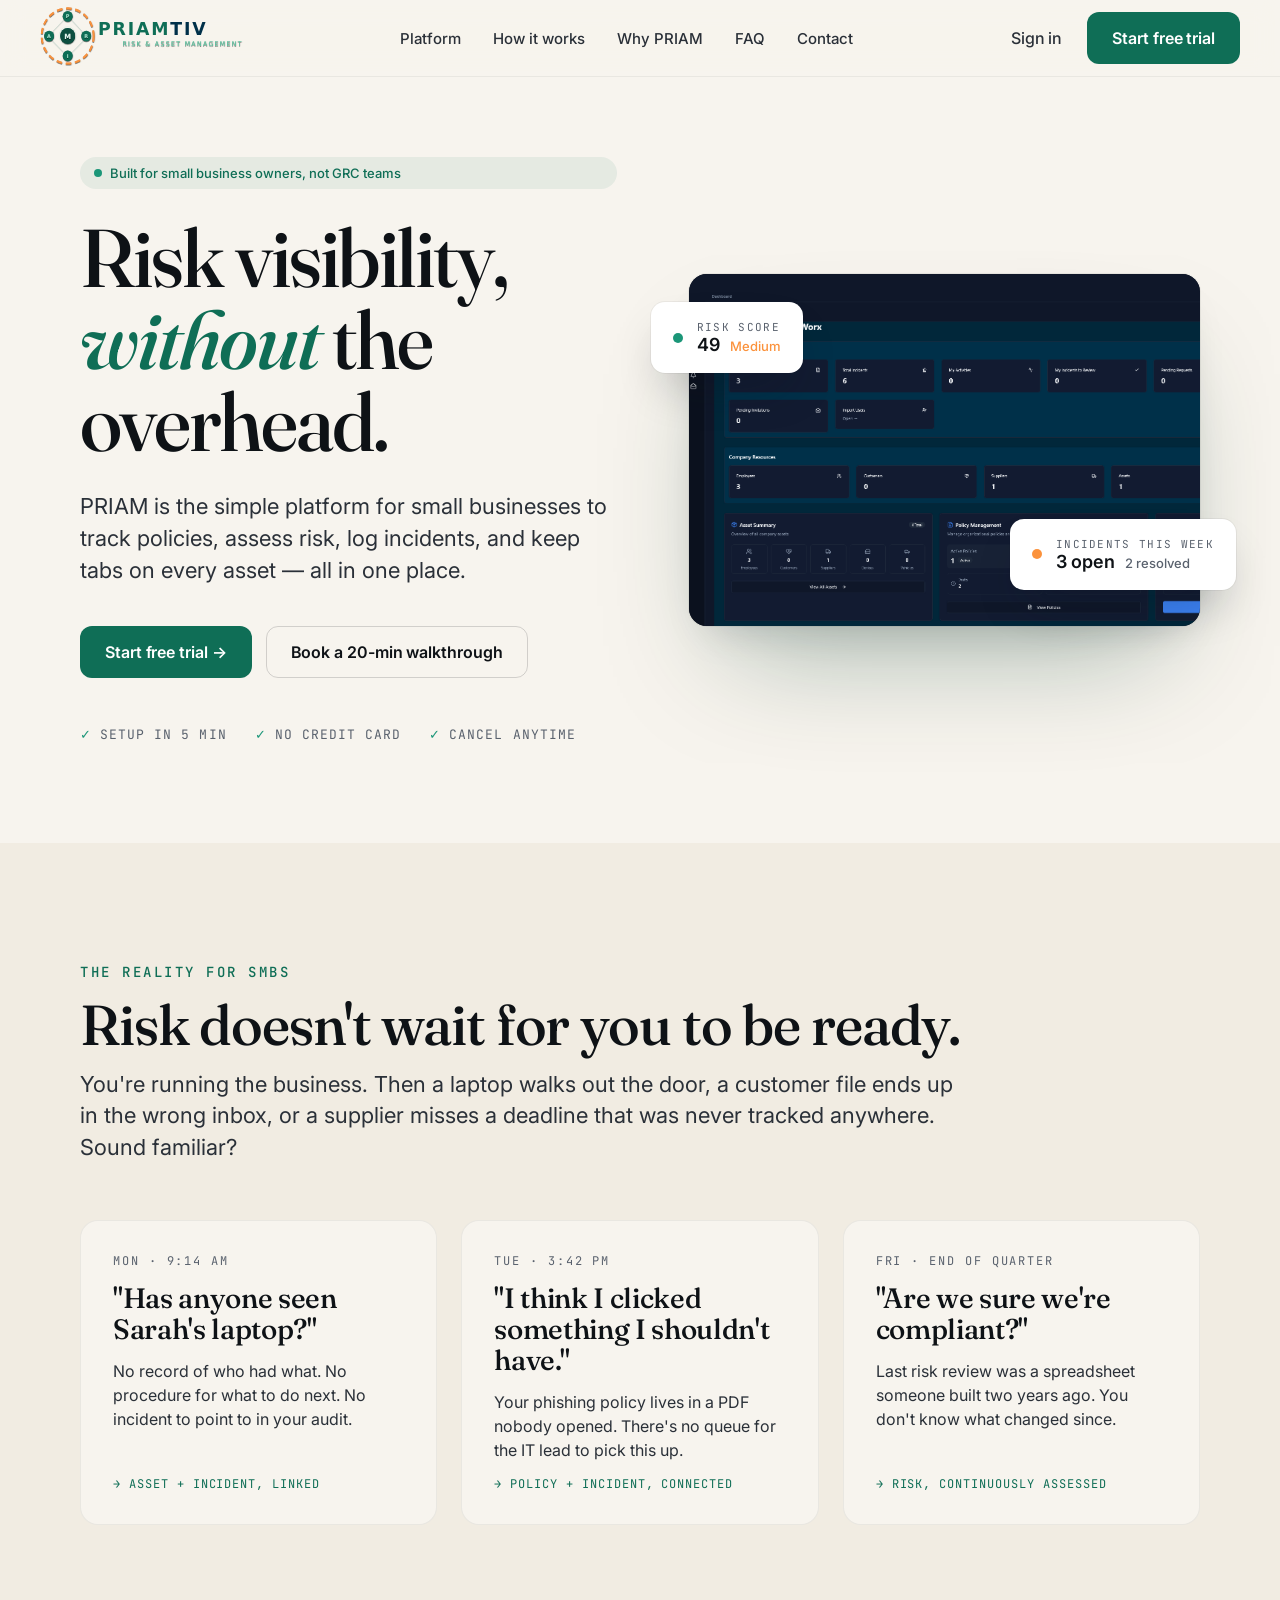
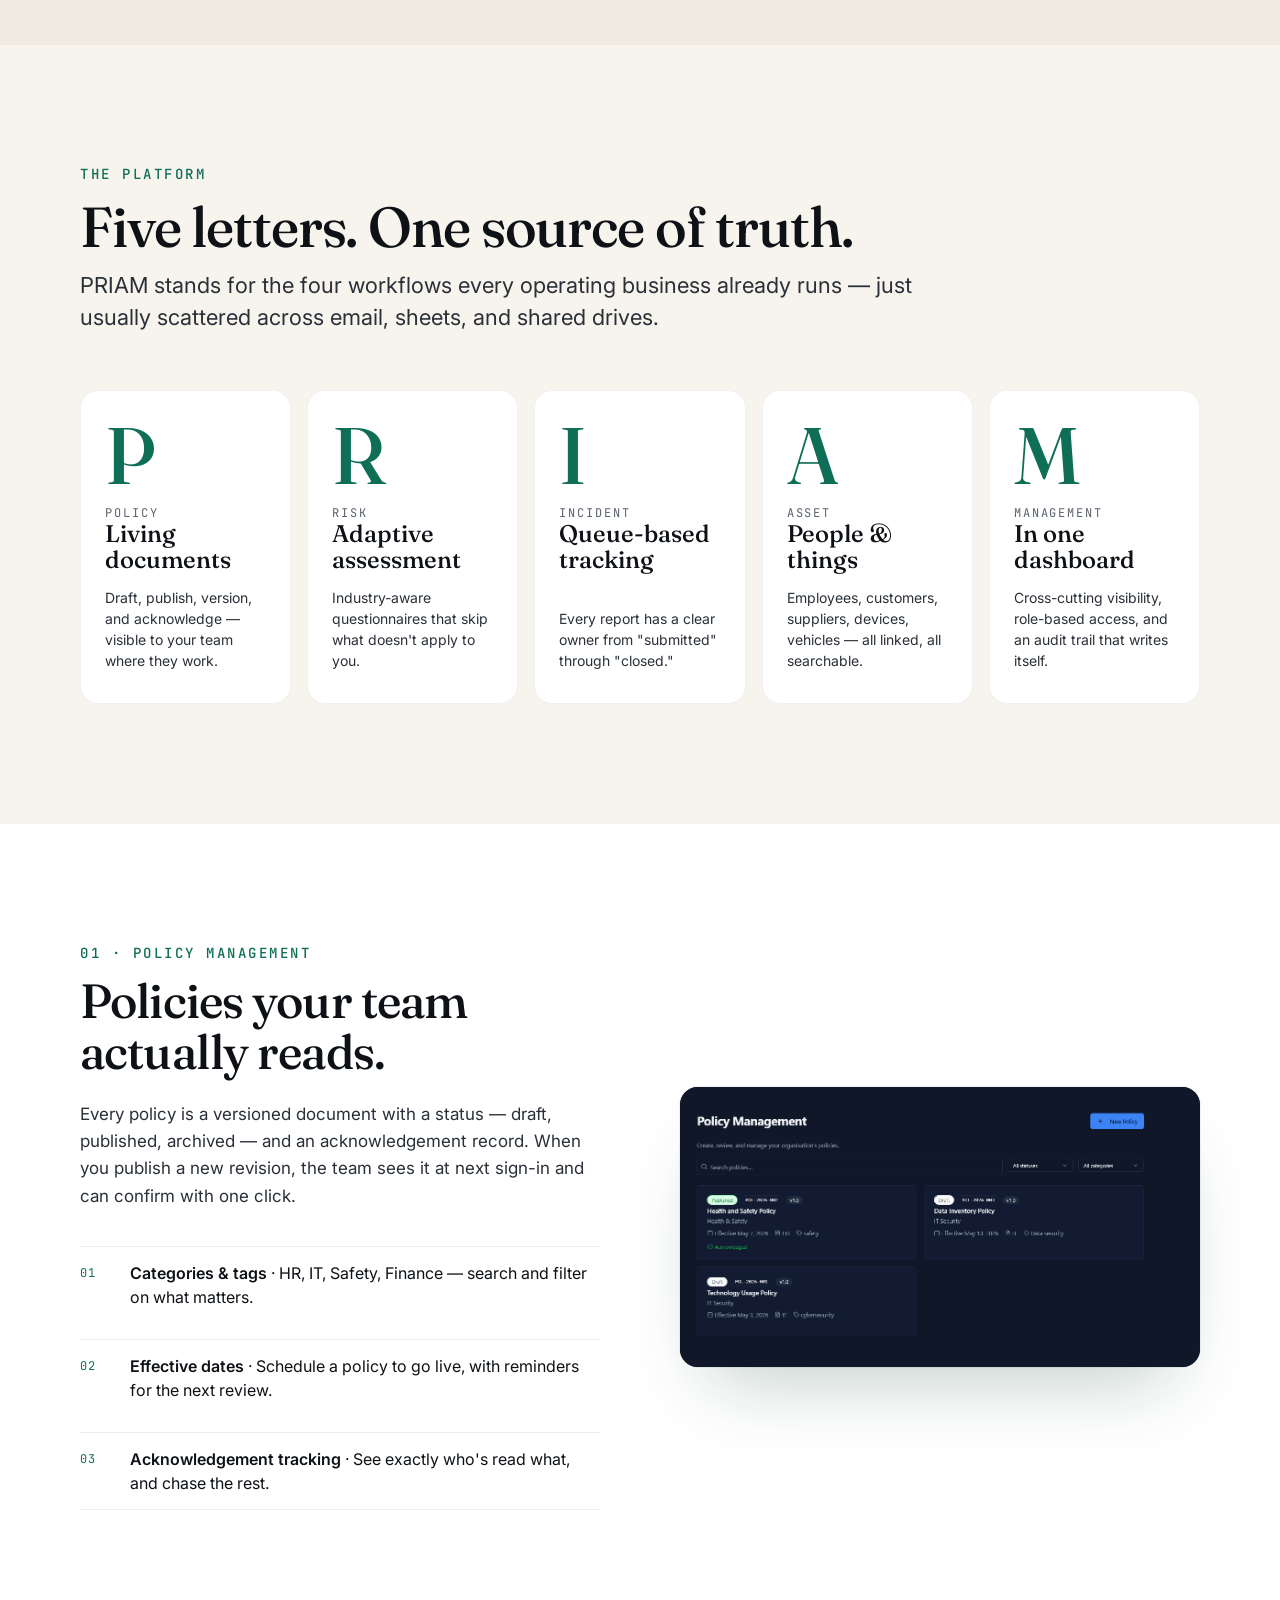
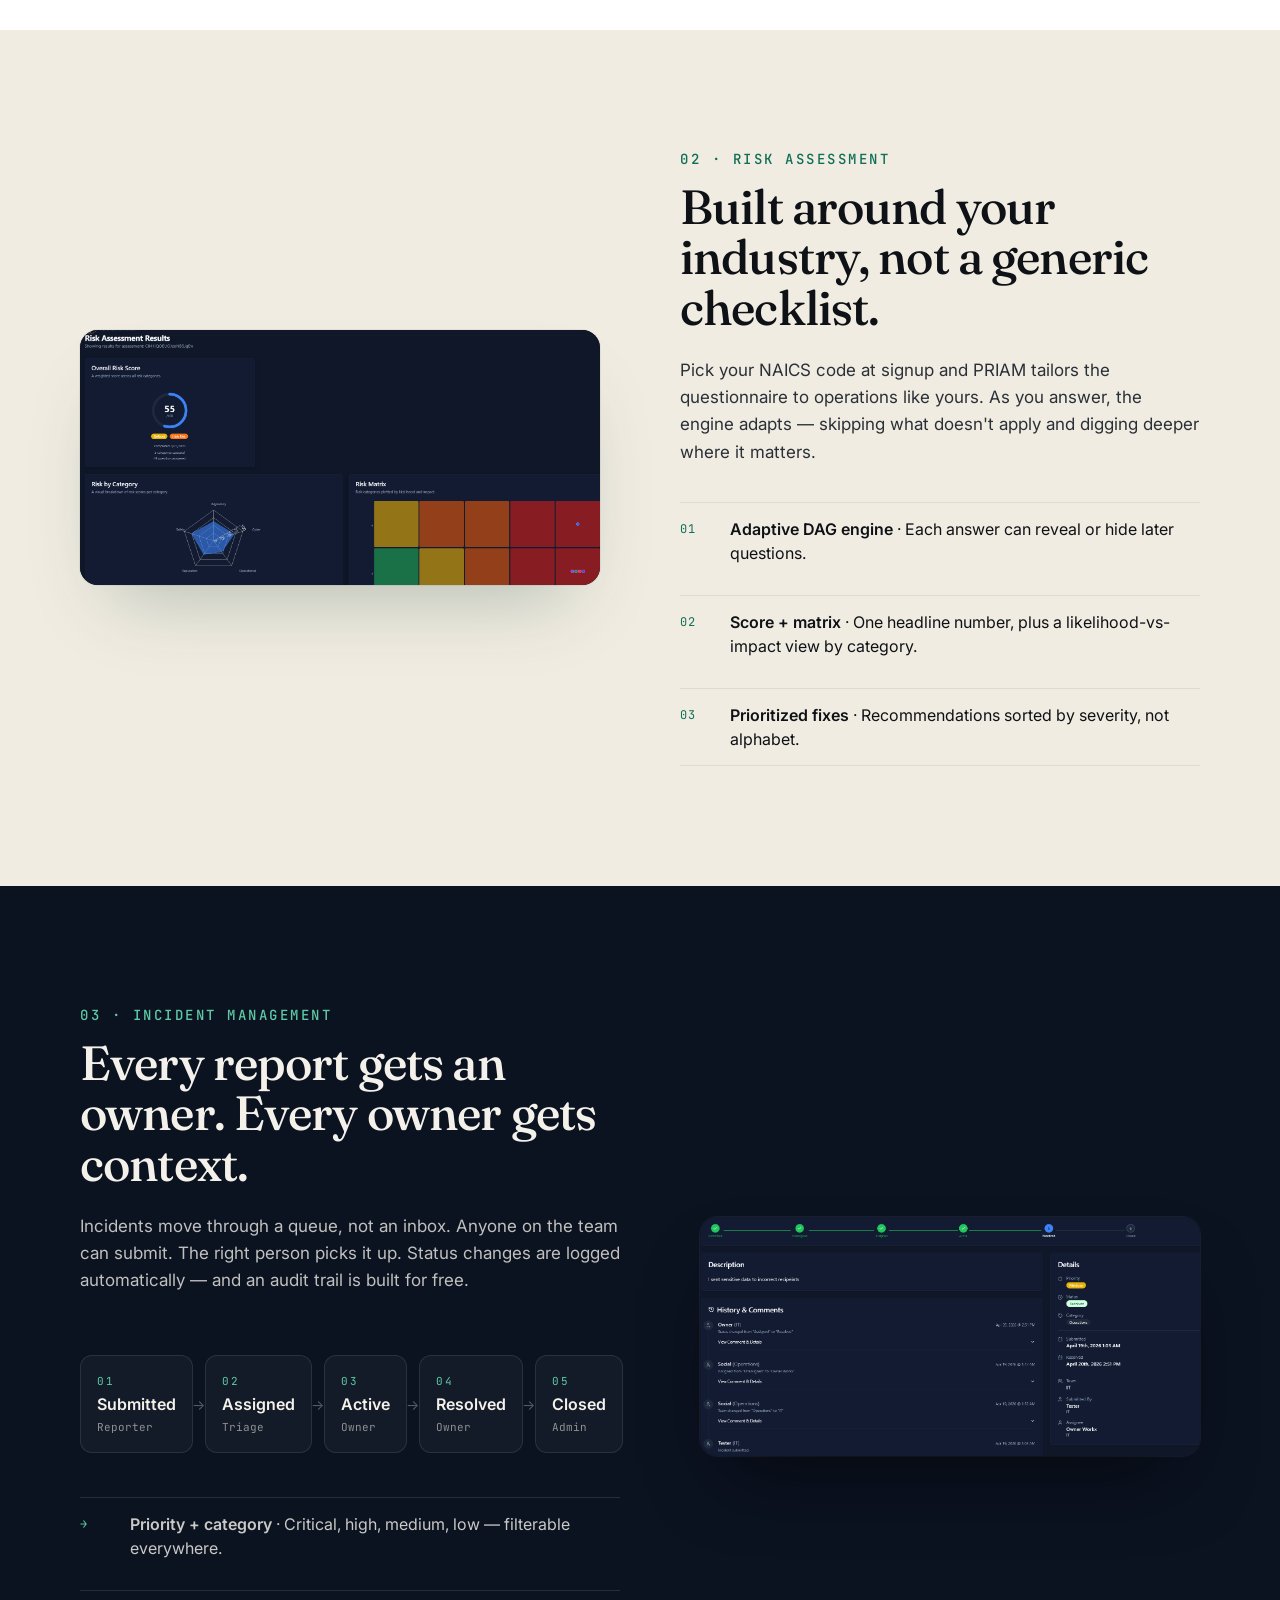
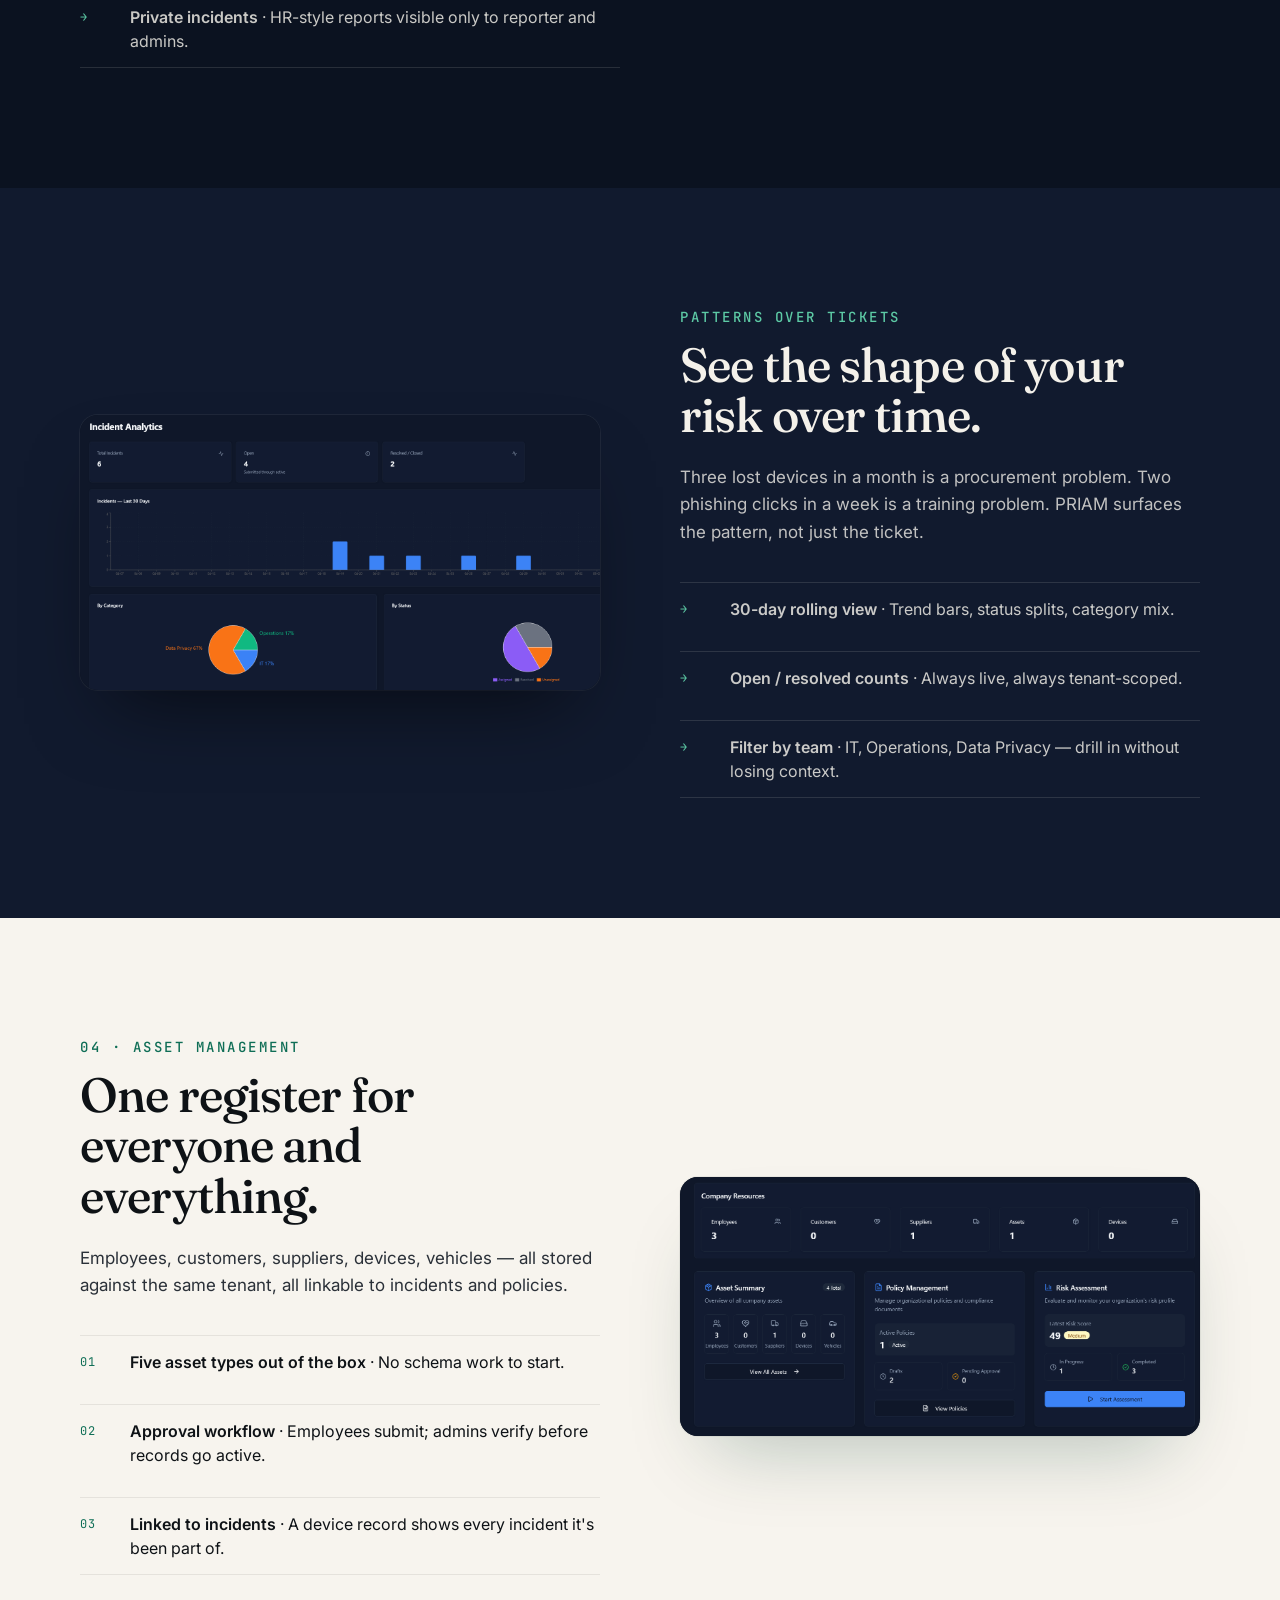
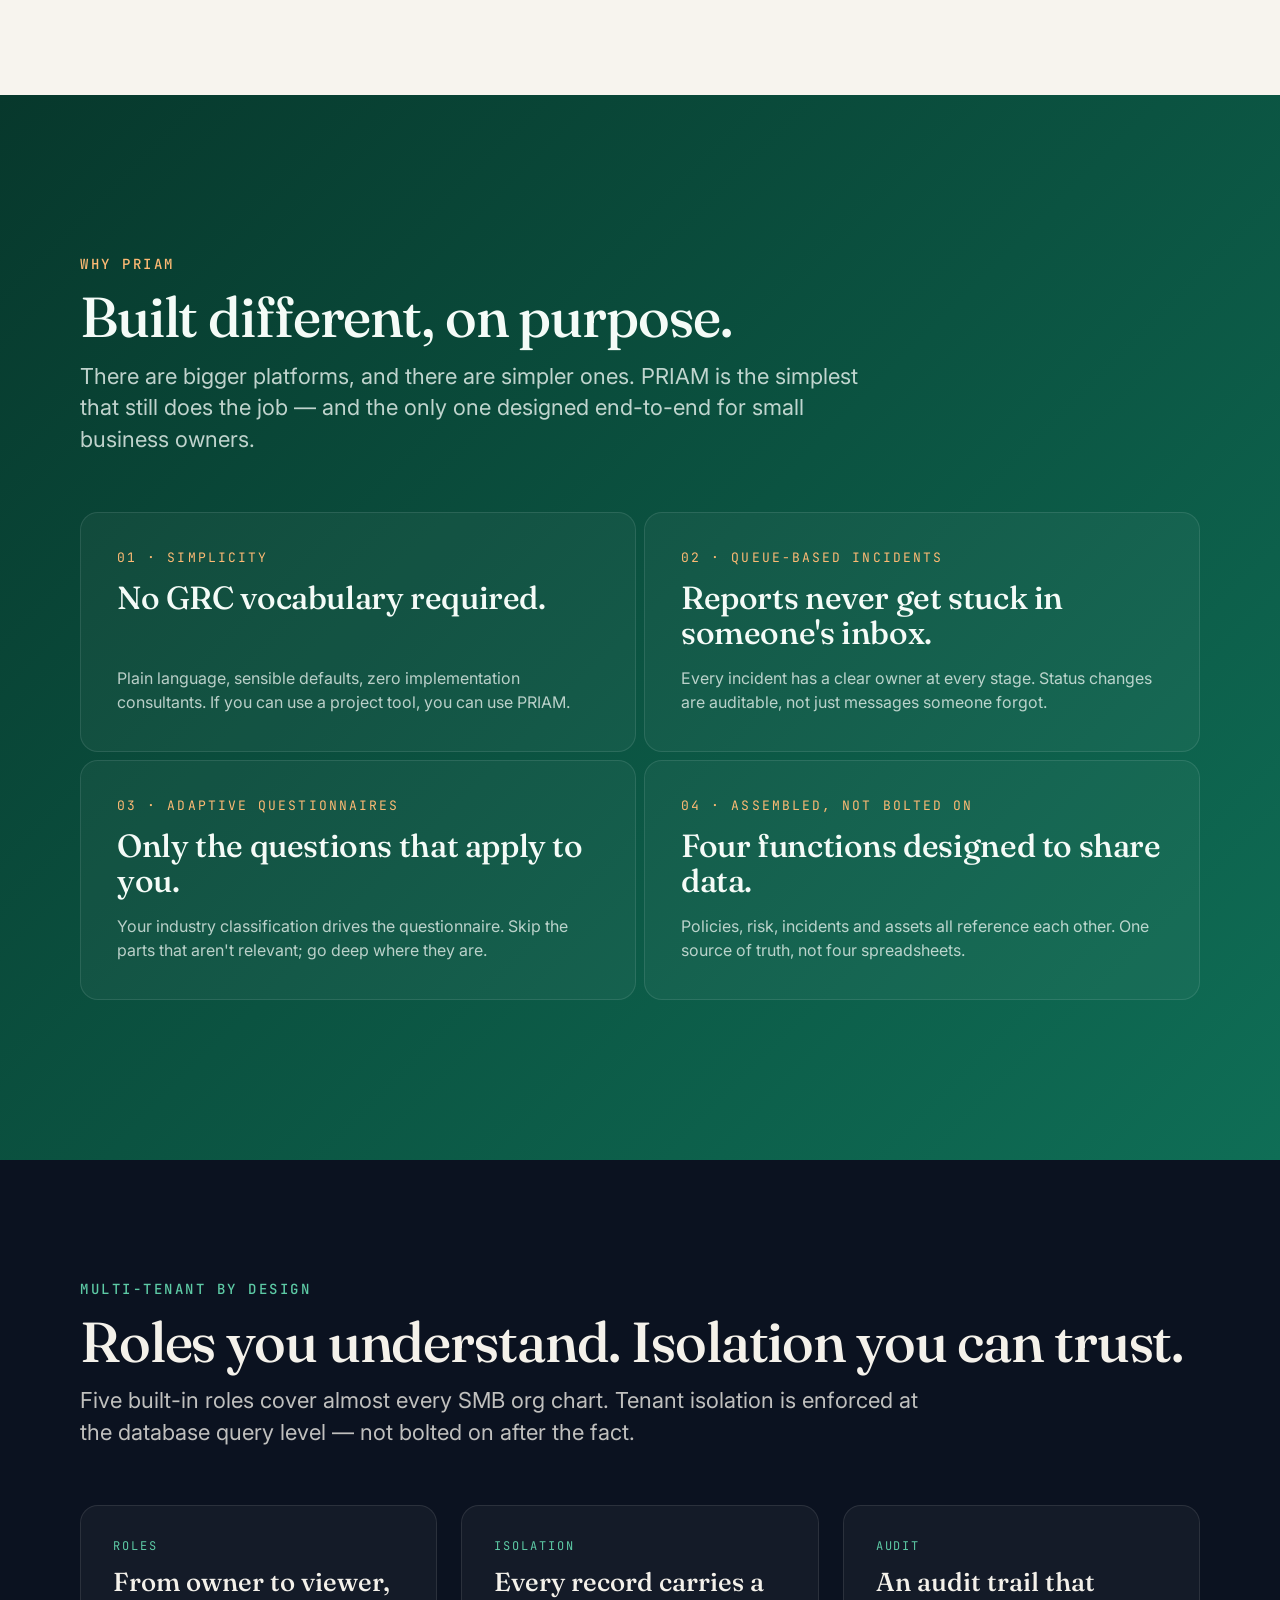
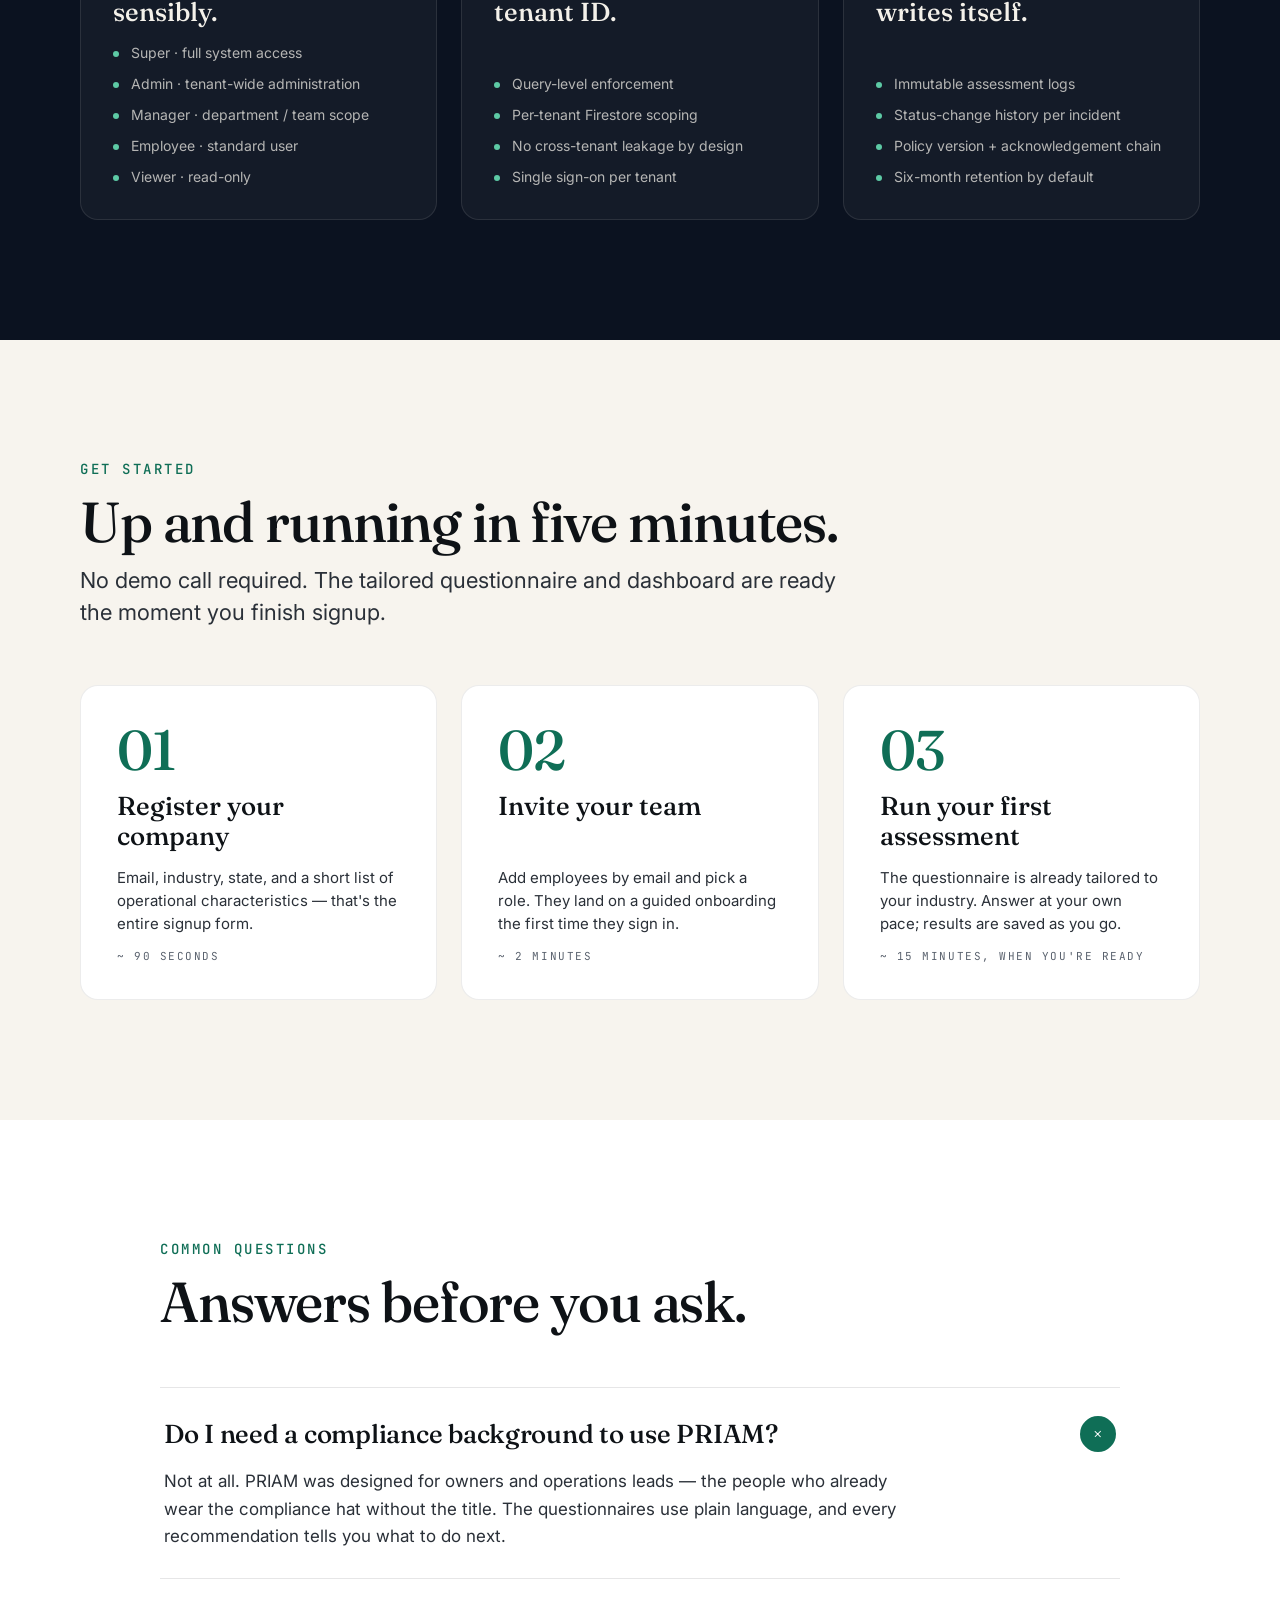
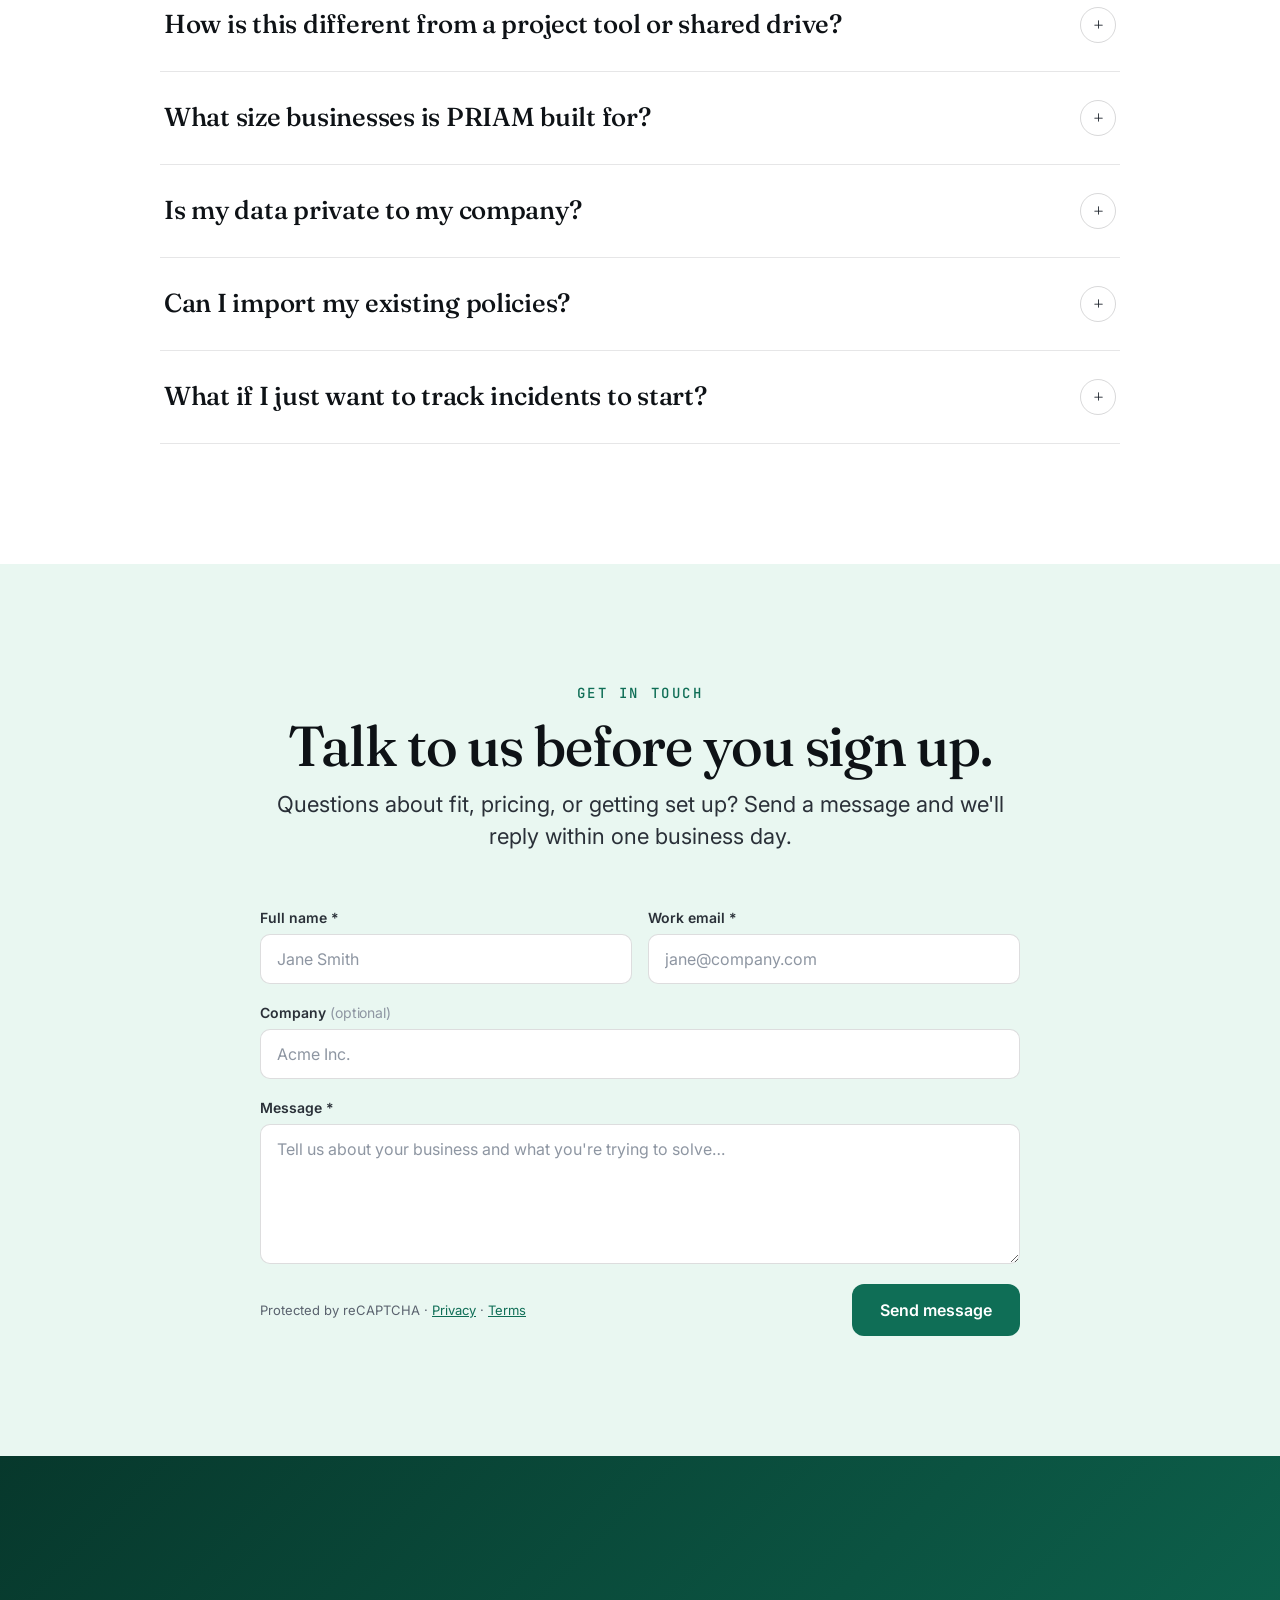
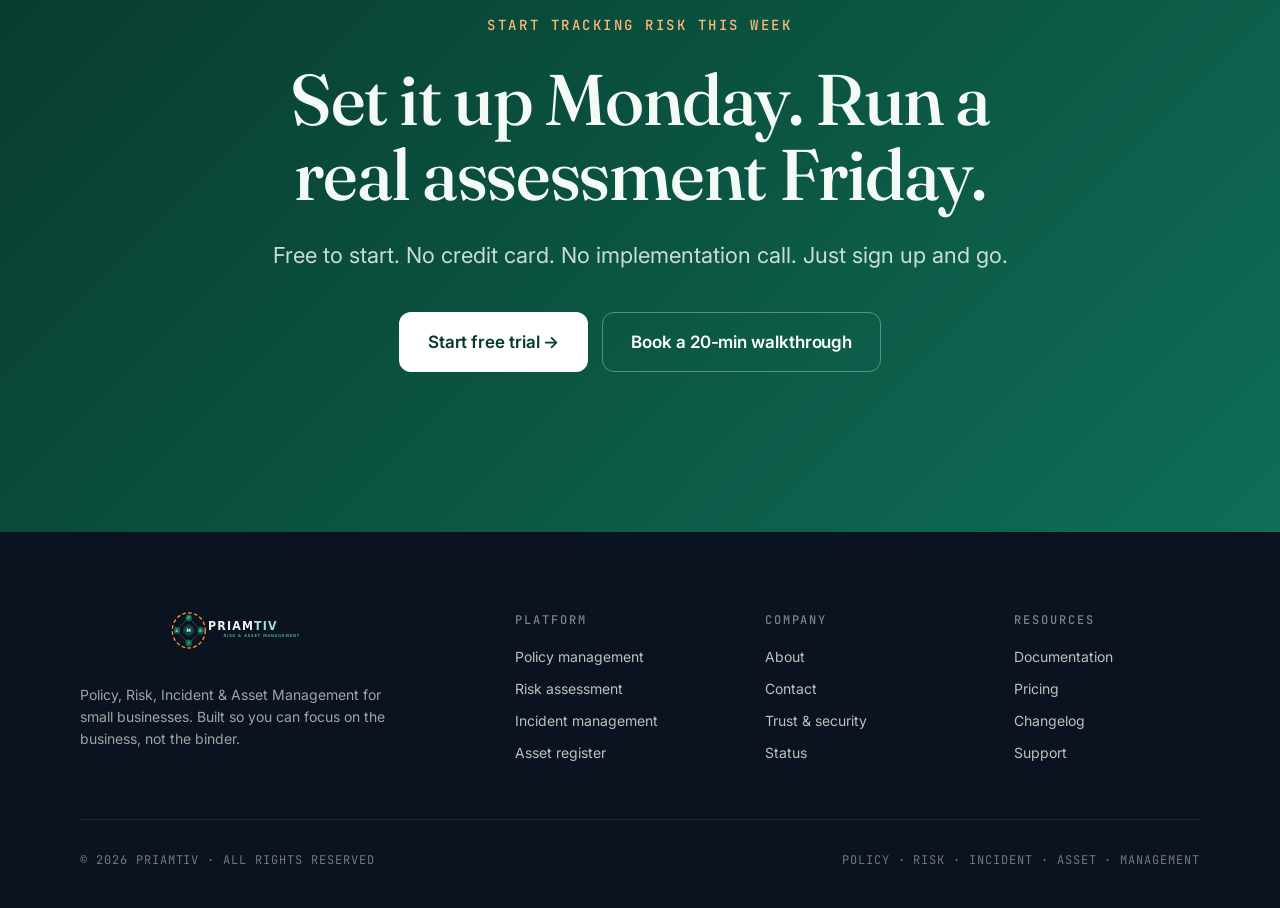
==== commit 8d466927: "Add contact form with PHPMailer, reCAPTCHA v3, and anti-spam measures - contact.php: validates input" ====
--- a/index.html
+++ b/index.html
@@ -691,6 +691,37 @@
     footer.foot .legal { flex-direction: column; gap: 8px; text-align: center; }
   }
 
+  /* === CONTACT FORM === */
+  .contact-form { display: flex; flex-direction: column; gap: 20px; max-width: 760px; margin: 0 auto; }
+  .form-row { display: grid; grid-template-columns: 1fr 1fr; gap: 16px; }
+  .form-field { display: flex; flex-direction: column; gap: 8px; }
+  .form-field label { font-size: 14px; font-weight: 600; color: var(--ink-700); letter-spacing: -0.003em; }
+  .form-field input,
+  .form-field textarea {
+    width: 100%; padding: 14px 16px;
+    border: 1px solid rgba(14,18,22,0.14); border-radius: 10px;
+    font-family: var(--font-sans); font-size: 16px; color: var(--ink-900);
+    background: #FFFFFF; outline: none;
+    transition: border-color .15s, box-shadow .15s;
+  }
+  .form-field input:focus,
+  .form-field textarea:focus {
+    border-color: var(--accent);
+    box-shadow: 0 0 0 3px rgba(15,110,86,0.10);
+  }
+  .form-field input::placeholder,
+  .form-field textarea::placeholder { color: var(--ink-300); }
+  .form-field textarea { resize: vertical; min-height: 140px; }
+  .honeypot { position: absolute; left: -9999px; opacity: 0; }
+  .form-notice { font-size: 13px; color: var(--ink-500); }
+  .form-notice a { color: var(--accent); text-decoration: underline; }
+  .form-status {
+    display: none; padding: 14px 18px; border-radius: 10px;
+    font-size: 15px; font-weight: 500;
+  }
+  .form-status.success { display: block; background: rgba(15,110,86,0.07); color: var(--teal-700); border: 1px solid rgba(15,110,86,0.15); }
+  .form-status.error   { display: block; background: rgba(220,38,38,0.05); color: #B91C1C; border: 1px solid rgba(220,38,38,0.12); }
+
   /* === RESPONSIVE: SMALL MOBILE (≤480px) === */
   @media (max-width: 480px) {
     .acronym-row { grid-template-columns: 1fr; }
@@ -711,6 +742,7 @@
       <a href="#how">How it works</a>
       <a href="#why">Why PRIAM</a>
       <a href="#faq">FAQ</a>
+      <a href="#contact">Contact</a>
     </div>
     <div class="cta">
       <a class="btn btn-ghost" href="https://powerdatainc.com/hello/">Sign in</a>
@@ -733,6 +765,7 @@
     <a href="#how">How it works</a>
     <a href="#why">Why PRIAM</a>
     <a href="#faq">FAQ</a>
+    <a href="#contact">Contact</a>
   </nav>
   <div class="overlay-cta">
     <a class="btn btn-secondary" href="https://powerdatainc.com/hello/">Sign in</a>
@@ -1129,6 +1162,49 @@
   </div>
 </section>
 
+<!-- ============== CONTACT FORM ============== -->
+<section class="section bg-mint" id="contact">
+  <div class="container" style="max-width: 820px;">
+    <div class="section-header" style="align-items: center; text-align: center;">
+      <div class="eyebrow-row"><span class="eyebrow">Get in touch</span></div>
+      <h2 class="title">Talk to us before you sign up.</h2>
+      <p class="lead" style="max-width: 52ch;">Questions about fit, pricing, or getting set up? Send a message and we'll reply within one business day.</p>
+    </div>
+    <form id="contact-form" class="contact-form" novalidate>
+      <div class="form-row">
+        <div class="form-field">
+          <label for="cf-name">Full name <span aria-hidden="true">*</span></label>
+          <input type="text" id="cf-name" name="name" placeholder="Jane Smith" required autocomplete="name">
+        </div>
+        <div class="form-field">
+          <label for="cf-email">Work email <span aria-hidden="true">*</span></label>
+          <input type="email" id="cf-email" name="email" placeholder="jane@company.com" required autocomplete="email">
+        </div>
+      </div>
+      <div class="form-field">
+        <label for="cf-company">Company <span style="color: var(--ink-300); font-weight: 400;">(optional)</span></label>
+        <input type="text" id="cf-company" name="company" placeholder="Acme Inc." autocomplete="organization">
+      </div>
+      <div class="form-field">
+        <label for="cf-message">Message <span aria-hidden="true">*</span></label>
+        <textarea id="cf-message" name="message" placeholder="Tell us about your business and what you're trying to solve…" required></textarea>
+      </div>
+      <!-- Honeypot: hidden from real users, bots fill it in -->
+      <div class="honeypot" aria-hidden="true">
+        <input type="text" name="website" tabindex="-1" autocomplete="off">
+      </div>
+      <div id="form-status" class="form-status" role="alert" aria-live="polite"></div>
+      <div style="display: flex; align-items: center; justify-content: space-between; gap: 20px; flex-wrap: wrap;">
+        <p class="form-notice">Protected by reCAPTCHA ·
+          <a href="https://policies.google.com/privacy" target="_blank" rel="noopener">Privacy</a> ·
+          <a href="https://policies.google.com/terms" target="_blank" rel="noopener">Terms</a>
+        </p>
+        <button type="submit" id="form-btn" class="btn btn-primary" style="min-width: 168px;">Send message</button>
+      </div>
+    </form>
+  </div>
+</section>
+
 <!-- ============== FINAL CTA ============== -->
 <section class="section huge bg-teal" id="trial">
   <div class="container">
@@ -1186,6 +1262,58 @@
 </footer>
 
 
+<!-- Replace YOUR_RECAPTCHA_V3_SITE_KEY with your actual key from google.com/recaptcha -->
+<script src="https://www.google.com/recaptcha/api.js?render=YOUR_RECAPTCHA_V3_SITE_KEY"></script>
+
+<script>
+(function () {
+  const form   = document.getElementById('contact-form');
+  const status = document.getElementById('form-status');
+  const btn    = document.getElementById('form-btn');
+
+  if (!form) return;
+
+  form.addEventListener('submit', async function (e) {
+    e.preventDefault();
+    btn.disabled = true;
+    btn.textContent = 'Sending…';
+    status.className = 'form-status';
+
+    let token = '';
+    try {
+      token = await grecaptcha.execute('YOUR_RECAPTCHA_V3_SITE_KEY', { action: 'contact' });
+    } catch (_) {
+      show('error', 'CAPTCHA error — please refresh and try again.');
+      reset(); return;
+    }
+
+    const data = new FormData(form);
+    data.set('recaptcha_token', token);
+
+    try {
+      const res  = await fetch('contact.php', { method: 'POST', body: data });
+      const json = await res.json();
+      if (json.ok) {
+        form.reset();
+        show('success', 'Message sent! We\'ll be in touch within one business day.');
+      } else {
+        show('error', json.error || 'Something went wrong — please try again.');
+      }
+    } catch (_) {
+      show('error', 'Network error — please check your connection and try again.');
+    }
+    reset();
+  });
+
+  function show(type, msg) {
+    status.className = 'form-status ' + type;
+    status.textContent = msg;
+    status.scrollIntoView({ behavior: 'smooth', block: 'nearest' });
+  }
+  function reset() { btn.disabled = false; btn.textContent = 'Send message'; }
+})();
+</script>
+
 <script>
   const menuBtn = document.getElementById('menu-btn');
   const overlay = document.getElementById('nav-overlay');
